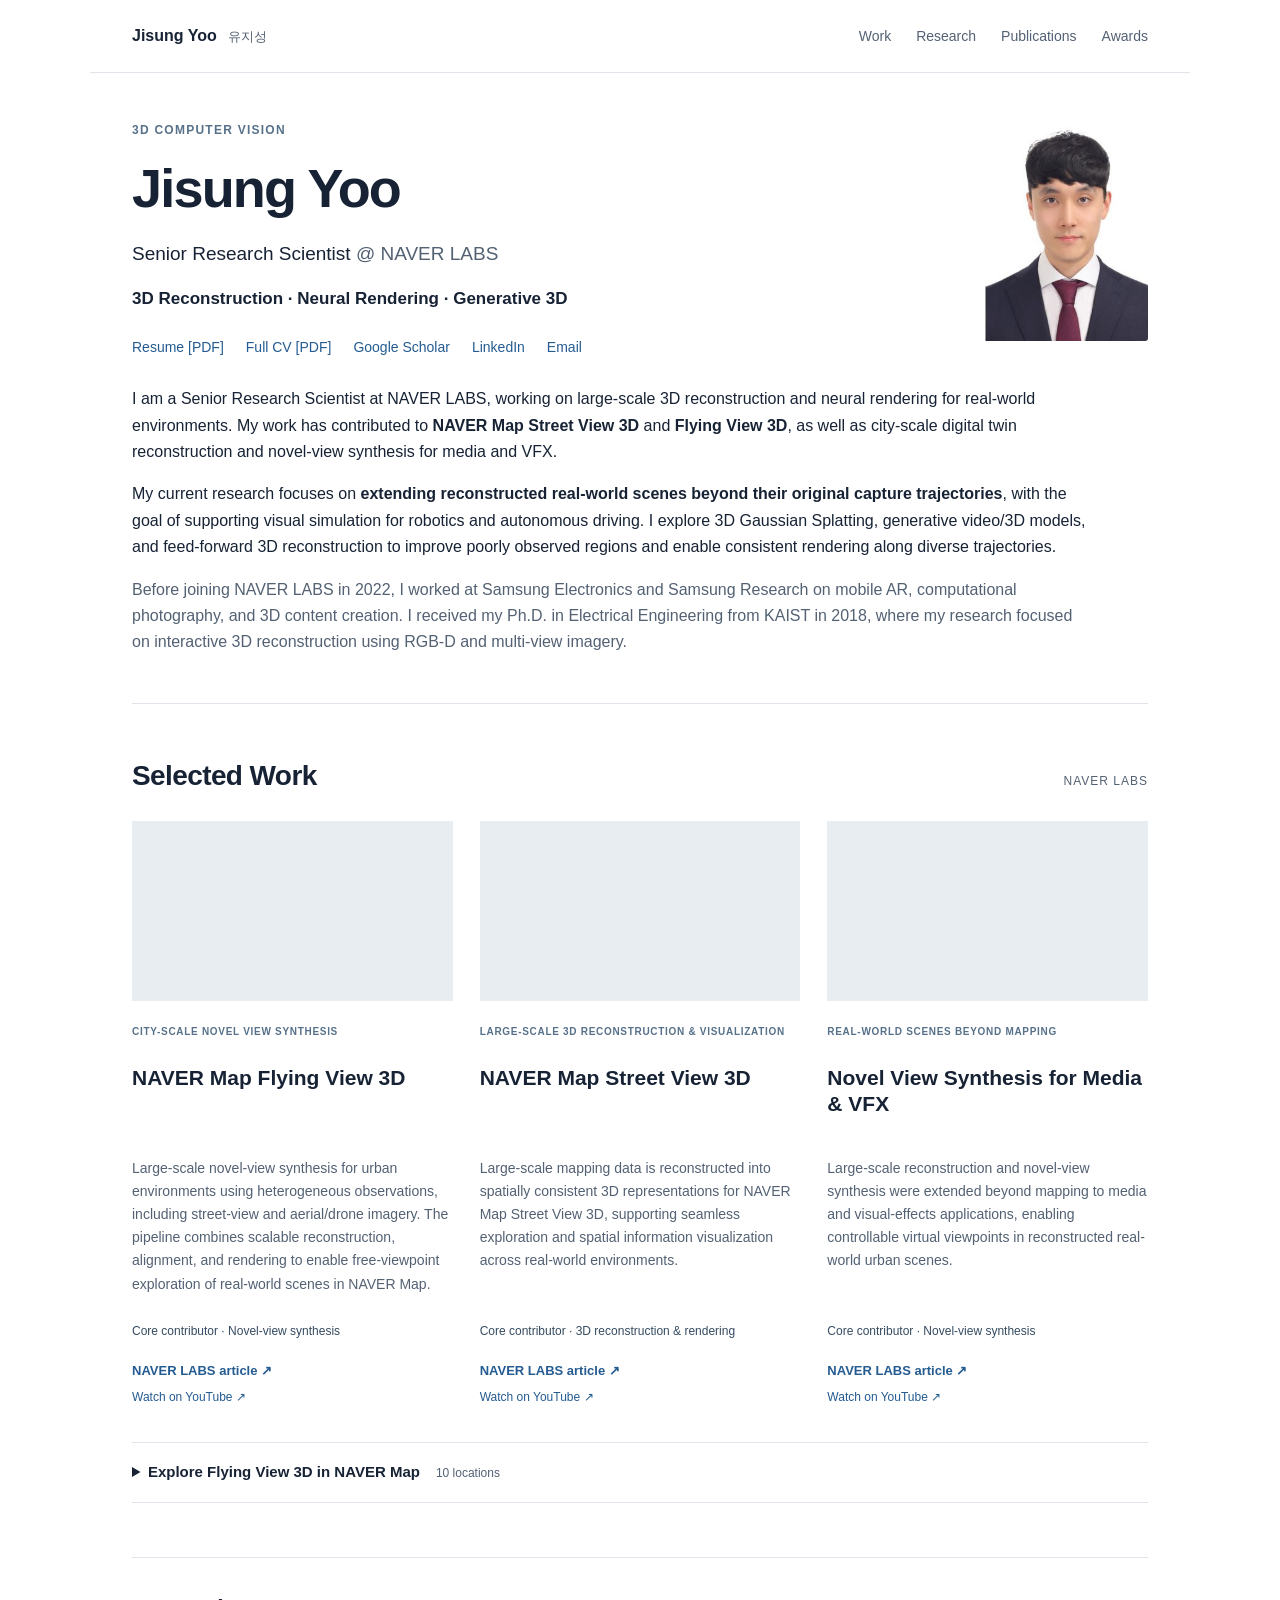
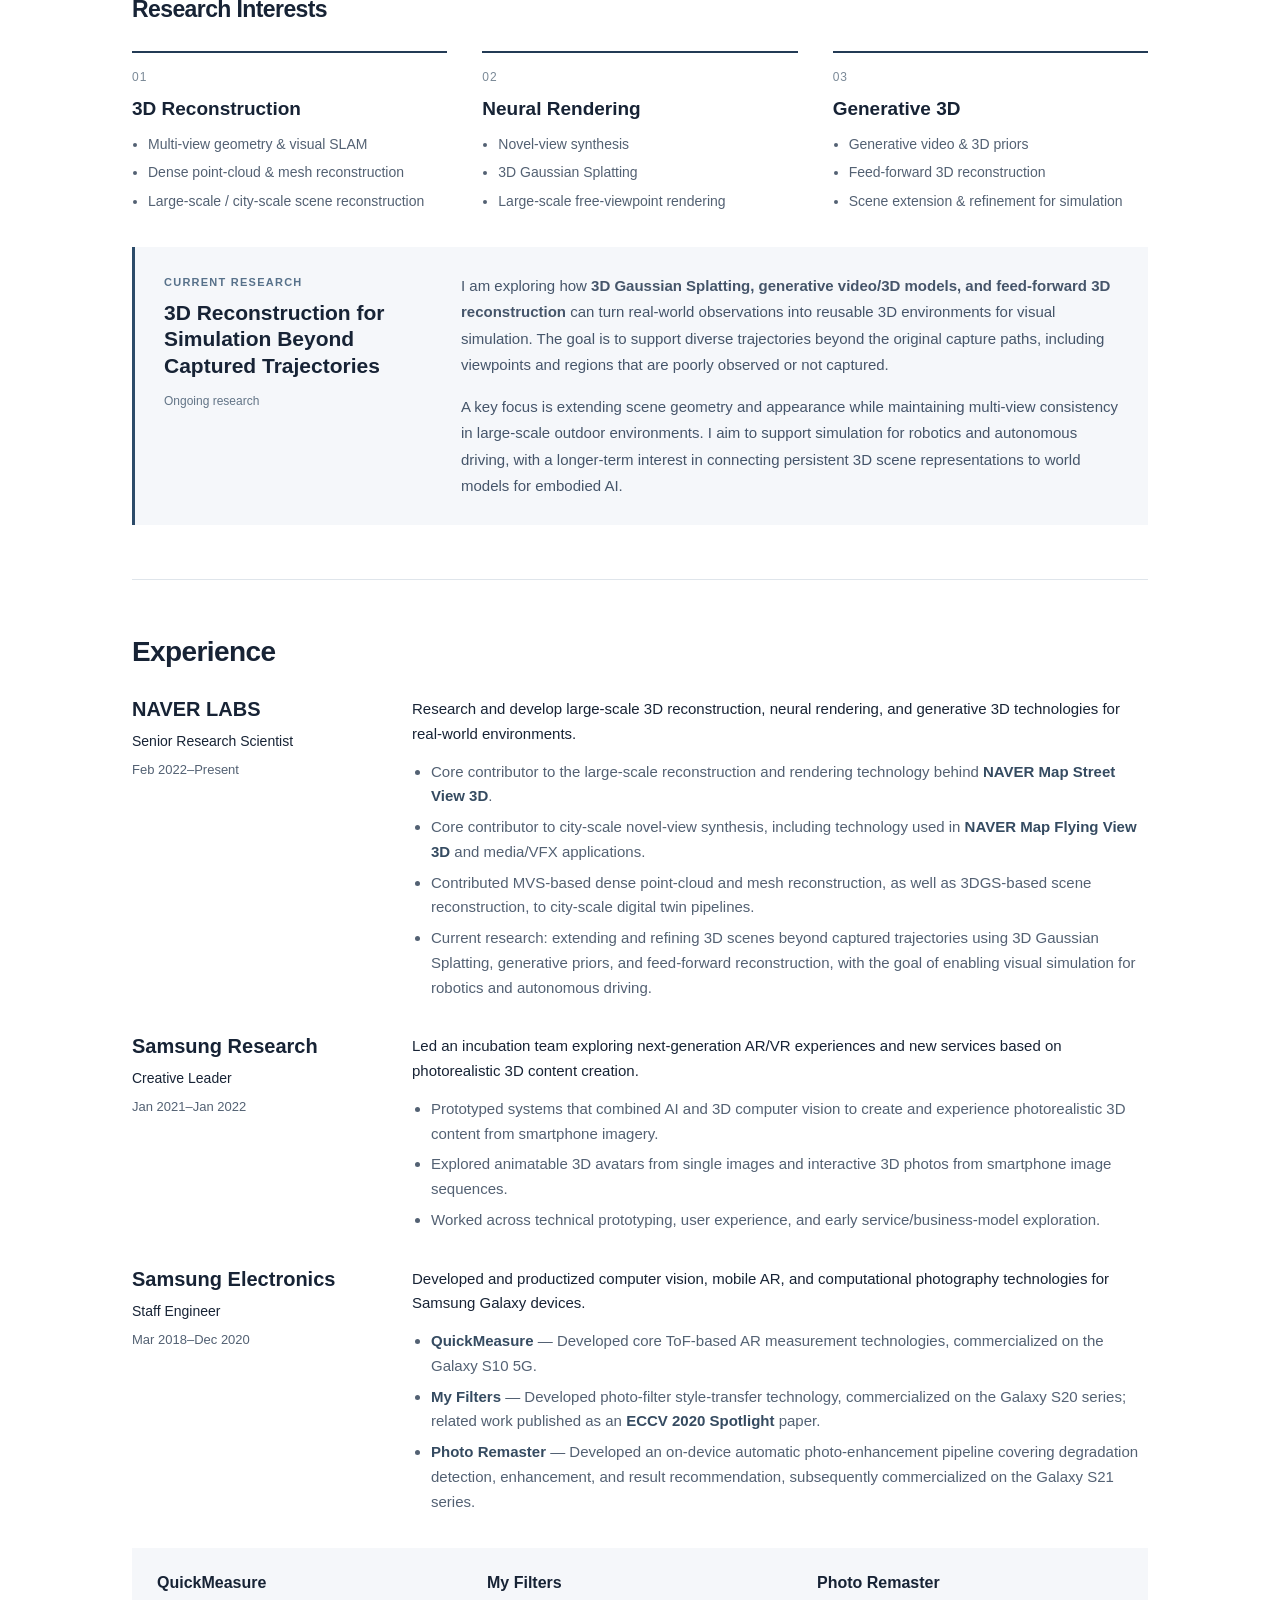
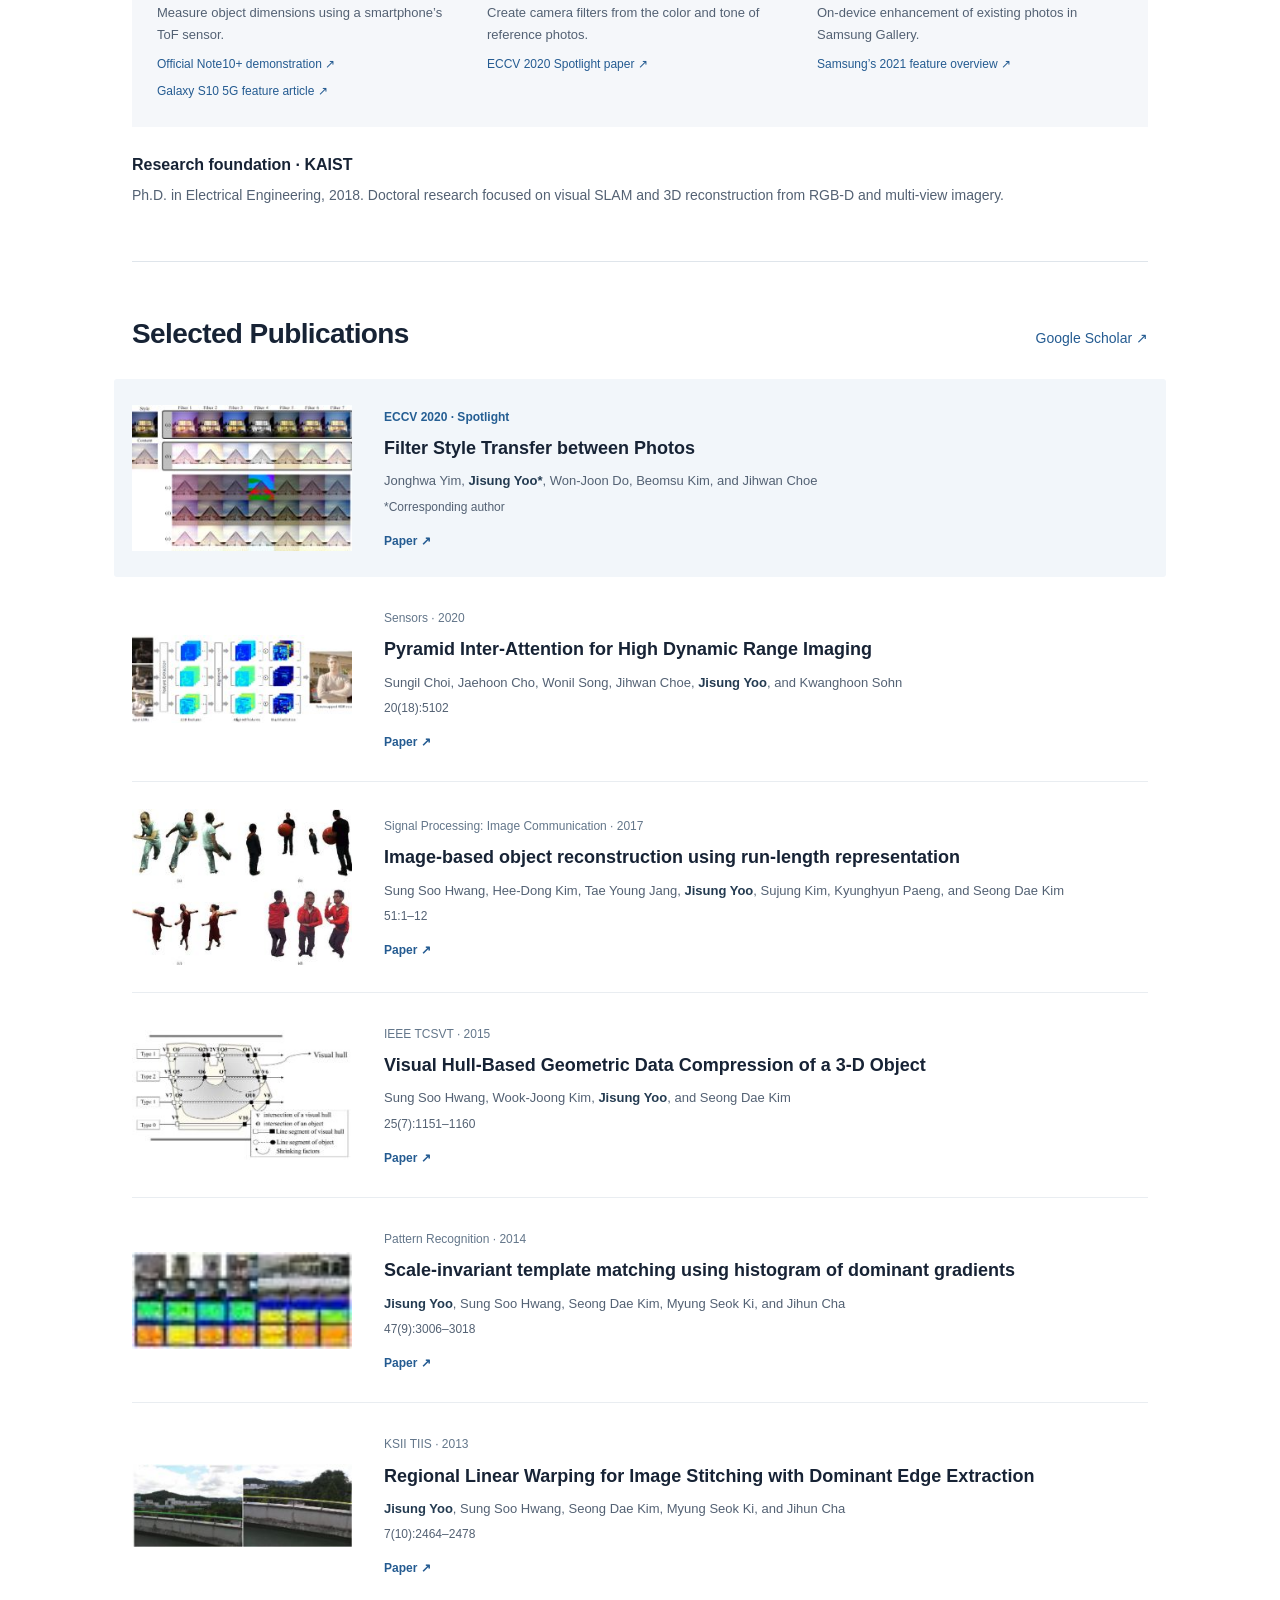
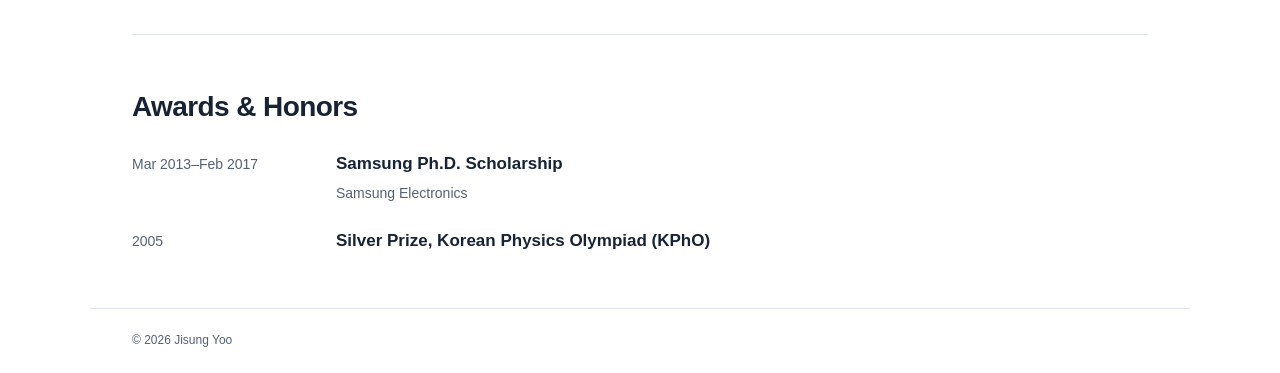
==== index.html @ eaccbc33 "Restore awards and simplify the portfolio footer" ====
<!doctype html>
<html lang="en">
<head>
  <meta charset="utf-8">
  <meta name="viewport" content="width=device-width,initial-scale=1">
  <meta name="description" content="Jisung Yoo, Senior Research Scientist at NAVER LABS. Large-scale 3D reconstruction, neural rendering, and Generative 3D for real-world environments.">
  <title>Jisung Yoo · 3D Vision Research</title>
  <link rel="canonical" href="https://jisung3d.github.io/">
  <meta property="og:type" content="website">
  <meta property="og:site_name" content="Jisung Yoo">
  <meta property="og:title" content="Jisung Yoo · 3D Vision Research">
  <meta property="og:description" content="Senior Research Scientist at NAVER LABS. 3D Reconstruction · Neural Rendering · Generative 3D.">
  <meta property="og:url" content="https://jisung3d.github.io/">
  <meta property="og:image" content="https://jisung3d.github.io/assets/social-preview.png">
  <meta property="og:image:type" content="image/png">
  <meta property="og:image:width" content="1200">
  <meta property="og:image:height" content="630">
  <meta property="og:image:alt" content="Jisung Yoo, Senior Research Scientist at NAVER LABS. 3D Reconstruction, Neural Rendering, and Generative 3D.">
  <meta name="twitter:card" content="summary_large_image">
  <meta name="twitter:title" content="Jisung Yoo · 3D Vision Research">
  <meta name="twitter:description" content="Senior Research Scientist at NAVER LABS. 3D Reconstruction · Neural Rendering · Generative 3D.">
  <meta name="twitter:image" content="https://jisung3d.github.io/assets/social-preview.png">
  <meta name="twitter:image:alt" content="Jisung Yoo · 3D Vision Research">
  <meta name="theme-color" content="#172335">
  <link rel="icon" href="assets/favicon-32.png" type="image/png" sizes="32x32">
  <link rel="icon" href="assets/favicon.svg" type="image/svg+xml" sizes="any">
  <link rel="stylesheet" href="styles.css">
</head>
<body>
<header class="site-header"><a class="wordmark" href="#home">Jisung Yoo <span>유지성</span></a><nav aria-label="Main navigation"><a href="#work">Work</a><a href="#research">Research</a><a href="#publications">Publications</a><a href="#awards">Awards</a></nav></header>
<main id="home">
  <section class="intro" aria-labelledby="name">
    <div class="intro-heading">
      <p class="eyebrow">3D COMPUTER VISION</p>
      <h1 id="name">Jisung Yoo</h1>
      <p class="position">Senior Research Scientist <span>@ NAVER LABS</span></p>
      <p class="lead">3D Reconstruction · Neural Rendering · Generative 3D</p>
      <div class="inline-links"><a href="assets/Jisung_Yoo_Resume_2026.pdf">Resume [PDF]</a><a href="assets/Jisung_Yoo_CV_2026.pdf">Full CV [PDF]</a><a href="https://scholar.google.co.kr/citations?user=WkfzxM8AAAAJ&amp;hl=en">Google Scholar</a><a href="https://www.linkedin.com/in/jisung-yoo-7b340662">LinkedIn</a><a href="mailto:jisung.lucas.yoo@gmail.com">Email</a></div>
    </div>
    <img class="portrait" src="assets/portrait.jpg" alt="Jisung Yoo" width="266" height="355">
    <div class="biography">
      <p>I am a Senior Research Scientist at NAVER LABS, working on large-scale 3D reconstruction and neural rendering for real-world environments. My work has contributed to <strong>NAVER Map Street View 3D</strong> and <strong>Flying View 3D</strong>, as well as city-scale digital twin reconstruction and novel-view synthesis for media and VFX.</p>
      <p>My current research focuses on <strong>extending reconstructed real-world scenes beyond their original capture trajectories</strong>, with the goal of supporting visual simulation for robotics and autonomous driving. I explore 3D Gaussian Splatting, generative video/3D models, and feed-forward 3D reconstruction to improve poorly observed regions and enable consistent rendering along diverse trajectories.</p>
      <p>Before joining NAVER LABS in 2022, I worked at Samsung Electronics and Samsung Research on mobile AR, computational photography, and 3D content creation. I received my Ph.D. in Electrical Engineering from KAIST in 2018, where my research focused on interactive 3D reconstruction using RGB-D and multi-view imagery.</p>
    </div>
  </section>

  <section id="work" aria-labelledby="work-heading">
    <div class="section-heading"><h2 id="work-heading">Selected Work</h2><span>NAVER LABS</span></div>
    <div class="work-grid">
      <article class="work-item"><iframe src="https://www.youtube-nocookie.com/embed/MG3cO70XGd0" title="NAVER Map Flying View 3D — official NAVER LABS video" loading="lazy" allow="encrypted-media; picture-in-picture; fullscreen" allowfullscreen></iframe><p class="eyebrow">CITY-SCALE NOVEL VIEW SYNTHESIS</p><h3>NAVER Map Flying View 3D</h3><p>Large-scale novel-view synthesis for urban environments using heterogeneous observations, including street-view and aerial/drone imagery. The pipeline combines scalable reconstruction, alignment, and rendering to enable free-viewpoint exploration of real-world scenes in NAVER Map.</p><p class="role">Core contributor · Novel-view synthesis</p><a class="text-link" href="https://www.naverlabs.com/en/blogDetail?seq=34089">NAVER LABS article ↗</a><a class="text-link secondary-link" href="https://www.youtube.com/watch?v=MG3cO70XGd0">Watch on YouTube ↗</a></article>
      <article class="work-item"><iframe src="https://www.youtube-nocookie.com/embed/E2NV9gotpDA" title="NAVER Map Street View 3D — official NAVER LABS video" loading="lazy" allow="encrypted-media; picture-in-picture; fullscreen" allowfullscreen></iframe><p class="eyebrow">LARGE-SCALE 3D RECONSTRUCTION &amp; VISUALIZATION</p><h3>NAVER Map Street View 3D</h3><p>Large-scale mapping data is reconstructed into spatially consistent 3D representations for NAVER Map Street View 3D, supporting seamless exploration and spatial information visualization across real-world environments.</p><p class="role">Core contributor · 3D reconstruction &amp; rendering</p><a class="text-link" href="https://www.naverlabs.com/en/blogDetail?seq=34058">NAVER LABS article ↗</a><a class="text-link secondary-link" href="https://www.youtube.com/watch?v=E2NV9gotpDA">Watch on YouTube ↗</a></article>
      <article class="work-item"><iframe src="https://www.youtube-nocookie.com/embed/PWK4Ir7qV8U" title="Novel View Synthesis for Media and VFX — official NAVER LABS video" loading="lazy" allow="encrypted-media; picture-in-picture; fullscreen" allowfullscreen></iframe><p class="eyebrow">REAL-WORLD SCENES BEYOND MAPPING</p><h3>Novel View Synthesis for Media &amp; VFX</h3><p>Large-scale reconstruction and novel-view synthesis were extended beyond mapping to media and visual-effects applications, enabling controllable virtual viewpoints in reconstructed real-world urban scenes.</p><p class="role">Core contributor · Novel-view synthesis</p><a class="text-link" href="https://www.naverlabs.com/en/blogDetail?seq=34084">NAVER LABS article ↗</a><a class="text-link secondary-link" href="https://www.youtube.com/watch?v=PWK4Ir7qV8U">Watch on YouTube ↗</a></article>
    </div>
    <details class="live-demos"><summary><span>Explore Flying View 3D in NAVER Map</span><span class="count">10 locations</span></summary><p>Desktop: open a location, hover over its map marker, then click the video preview. Mobile: open the location and play the video at the top of its place page.</p><div class="places">
      <a href="https://map.naver.com/p/entry/place/12758193?c=15.00,0,0,3,dh&amp;extraMode=immersive">NAVER 1784 <span>성남</span></a><a href="https://map.naver.com/p/entry/place/11576171?c=13.36,0,0,3,dh&amp;extraMode=immersive">COEX <span>서울</span></a><a href="https://map.naver.com/p/entry/place/18999839?c=13.00,0,0,3,dh&amp;extraMode=immersive">Yeouido <span>서울</span></a><a href="https://map.naver.com/p/entry/place/20118926?c=15.00,0,0,3,dh&amp;extraMode=immersive">Songdo Central Park <span>인천</span></a><a href="https://map.naver.com/p/entry/place/13491459?c=13.59,0,0,3,dh&amp;extraMode=immersive">Suwon Hwaseong Fortress <span>수원</span></a><a href="https://map.naver.com/p/entry/place/13208779?c=15.00,0,0,3,dh&amp;extraMode=immersive">Jeonju Hanok Village <span>전주</span></a><a href="https://map.naver.com/p/entry/place/13491979?c=15.00,0,0,3,dh&amp;extraMode=immersive">Bomun Tourist Complex <span>경주</span></a><a href="https://map.naver.com/p/entry/place/13491139?c=15.00,0,0,3,dh&amp;extraMode=immersive">Gyeongju Historic Areas <span>경주</span></a><a href="https://map.naver.com/p/entry/place/13491921?c=15.00,0,0,3,dh&amp;extraMode=immersive">Haeundae <span>부산</span></a><a href="https://map.naver.com/p/entry/place/13508237?c=15.00,0,0,3,dh&amp;extraMode=immersive">Centum City <span>부산</span></a>
    </div></details>
  </section>

  <section id="research" class="research" aria-labelledby="research-heading">
    <h2 id="research-heading">Research Interests</h2>
    <div class="research-grid">
      <div><span class="field-number">01</span><h3>3D Reconstruction</h3><ul><li>Multi-view geometry &amp; visual SLAM</li><li>Dense point-cloud &amp; mesh reconstruction</li><li>Large-scale / city-scale scene reconstruction</li></ul></div>
      <div><span class="field-number">02</span><h3>Neural Rendering</h3><ul><li>Novel-view synthesis</li><li>3D Gaussian Splatting</li><li>Large-scale free-viewpoint rendering</li></ul></div>
      <div><span class="field-number">03</span><h3>Generative 3D</h3><ul><li>Generative video &amp; 3D priors</li><li>Feed-forward 3D reconstruction</li><li>Scene extension &amp; refinement for simulation</li></ul></div>
    </div>
    <div class="current">
      <div><p class="eyebrow">CURRENT RESEARCH</p><h3>3D Reconstruction for Simulation Beyond Captured Trajectories</h3><span class="status">Ongoing research</span></div>
      <div class="current-copy">
        <p>I am exploring how <strong>3D Gaussian Splatting, generative video/3D models, and feed-forward 3D reconstruction</strong> can turn real-world observations into reusable 3D environments for visual simulation. The goal is to support diverse trajectories beyond the original capture paths, including viewpoints and regions that are poorly observed or not captured.</p>
        <p>A key focus is extending scene geometry and appearance while maintaining multi-view consistency in large-scale outdoor environments. I aim to support simulation for robotics and autonomous driving, with a longer-term interest in connecting persistent 3D scene representations to world models for embodied AI.</p>
      </div>
    </div>
  </section>

  <section id="experience" aria-labelledby="experience-heading">
    <h2 id="experience-heading">Experience</h2>
    <article class="experience-row">
      <div><h3>NAVER LABS</h3><p>Senior Research Scientist</p><span class="date">Feb 2022–Present</span></div>
      <div class="experience-details">
        <p>Research and develop large-scale 3D reconstruction, neural rendering, and generative 3D technologies for real-world environments.</p>
        <ul>
          <li>Core contributor to the large-scale reconstruction and rendering technology behind <strong>NAVER Map Street View 3D</strong>.</li>
          <li>Core contributor to city-scale novel-view synthesis, including technology used in <strong>NAVER Map Flying View 3D</strong> and media/VFX applications.</li>
          <li>Contributed MVS-based dense point-cloud and mesh reconstruction, as well as 3DGS-based scene reconstruction, to city-scale digital twin pipelines.</li>
          <li>Current research: extending and refining 3D scenes beyond captured trajectories using 3D Gaussian Splatting, generative priors, and feed-forward reconstruction, with the goal of enabling visual simulation for robotics and autonomous driving.</li>
        </ul>
      </div>
    </article>
    <article class="experience-row">
      <div><h3>Samsung Research</h3><p>Creative Leader</p><span class="date">Jan 2021–Jan 2022</span></div>
      <div class="experience-details">
        <p>Led an incubation team exploring next-generation AR/VR experiences and new services based on photorealistic 3D content creation.</p>
        <ul>
          <li>Prototyped systems that combined AI and 3D computer vision to create and experience photorealistic 3D content from smartphone imagery.</li>
          <li>Explored animatable 3D avatars from single images and interactive 3D photos from smartphone image sequences.</li>
          <li>Worked across technical prototyping, user experience, and early service/business-model exploration.</li>
        </ul>
      </div>
    </article>
    <article class="experience-row">
      <div><h3>Samsung Electronics</h3><p>Staff Engineer</p><span class="date">Mar 2018–Dec 2020</span></div>
      <div class="experience-details">
        <p>Developed and productized computer vision, mobile AR, and computational photography technologies for Samsung Galaxy devices.</p>
        <ul>
          <li><strong>QuickMeasure</strong> — Developed core ToF-based AR measurement technologies, commercialized on the Galaxy S10 5G.</li>
          <li><strong>My Filters</strong> — Developed photo-filter style-transfer technology, commercialized on the Galaxy S20 series; related work published as an <strong>ECCV 2020 Spotlight</strong> paper.</li>
          <li><strong>Photo Remaster</strong> — Developed an on-device automatic photo-enhancement pipeline covering degradation detection, enhancement, and result recommendation, subsequently commercialized on the Galaxy S21 series.</li>
        </ul>
      </div>
    </article>
    <div class="product-notes"><article><h3>QuickMeasure</h3><p>Measure object dimensions using a smartphone’s ToF sensor.</p><a href="https://www.youtube.com/watch?v=hYufQmmnie8">Official Note10+ demonstration ↗</a><a href="https://news.samsung.com/global/how-to-use-ar-on-the-galaxy-s10-to-find-the-perfect-appliances-for-your-home">Galaxy S10 5G feature article ↗</a></article><article><h3>My Filters</h3><p>Create camera filters from the color and tone of reference photos.</p><a href="https://arxiv.org/abs/2007.07925">ECCV 2020 Spotlight paper ↗</a></article><article><h3>Photo Remaster</h3><p>On-device enhancement of existing photos in Samsung Gallery.</p><a href="https://news.samsung.com/global/video-galaxy-s21-tech-talk-9-gallery-and-photo-editor">Samsung’s 2021 feature overview ↗</a></article></div>
    <div class="foundation"><h3>Research foundation · KAIST</h3><p>Ph.D. in Electrical Engineering, 2018. Doctoral research focused on visual SLAM and 3D reconstruction from RGB-D and multi-view imagery.</p></div>
  </section>

  <section id="publications" aria-labelledby="publications-heading">
    <div class="section-heading"><h2 id="publications-heading">Selected Publications</h2><a href="https://scholar.google.co.kr/citations?user=WkfzxM8AAAAJ&amp;hl=en">Google Scholar ↗</a></div>
    <article class="paper featured-paper"><a class="paper-figure" href="https://arxiv.org/abs/2007.07925"><img src="assets/filter-style-transfer.jpg" alt="Examples of photo filter style transfer from the original publication" loading="lazy"></a><div><span class="venue spotlight">ECCV 2020 · Spotlight</span><h3><a href="https://arxiv.org/abs/2007.07925">Filter Style Transfer between Photos</a></h3><p>Jonghwa Yim, <strong>Jisung Yoo*</strong>, Won-Joon Do, Beomsu Kim, and Jihwan Choe</p><p class="paper-detail">*Corresponding author</p><a class="text-link" href="https://arxiv.org/abs/2007.07925">Paper ↗</a></div></article>
    <article class="paper"><a class="paper-figure" href="https://www.mdpi.com/1424-8220/20/18/5102"><img src="assets/hdr.jpg" alt="Pyramid inter-attention network for high dynamic range imaging" loading="lazy"></a><div><span class="venue">Sensors · 2020</span><h3><a href="https://www.mdpi.com/1424-8220/20/18/5102">Pyramid Inter-Attention for High Dynamic Range Imaging</a></h3><p>Sungil Choi, Jaehoon Cho, Wonil Song, Jihwan Choe, <strong>Jisung Yoo</strong>, and Kwanghoon Sohn</p><p class="paper-detail">20(18):5102</p><a class="text-link" href="https://www.mdpi.com/1424-8220/20/18/5102">Paper ↗</a></div></article>
    <article class="paper"><a class="paper-figure" href="https://www.sciencedirect.com/science/article/abs/pii/S0923596516301655"><img src="assets/run-length.jpg" alt="Object reconstruction examples using run-length representation" loading="lazy"></a><div><span class="venue">Signal Processing: Image Communication · 2017</span><h3><a href="https://www.sciencedirect.com/science/article/abs/pii/S0923596516301655">Image-based object reconstruction using run-length representation</a></h3><p>Sung Soo Hwang, Hee-Dong Kim, Tae Young Jang, <strong>Jisung Yoo</strong>, Sujung Kim, Kyunghyun Paeng, and Seong Dae Kim</p><p class="paper-detail">51:1–12</p><a class="text-link" href="https://www.sciencedirect.com/science/article/abs/pii/S0923596516301655">Paper ↗</a></div></article>
    <article class="paper"><a class="paper-figure" href="https://ieeexplore.ieee.org/document/6915847"><img src="assets/visual-hull.jpg" alt="Visual hull-based geometric data compression results" loading="lazy"></a><div><span class="venue">IEEE TCSVT · 2015</span><h3><a href="https://ieeexplore.ieee.org/document/6915847">Visual Hull-Based Geometric Data Compression of a 3-D Object</a></h3><p>Sung Soo Hwang, Wook-Joong Kim, <strong>Jisung Yoo</strong>, and Seong Dae Kim</p><p class="paper-detail">25(7):1151–1160</p><a class="text-link" href="https://ieeexplore.ieee.org/document/6915847">Paper ↗</a></div></article>
    <article class="paper"><a class="paper-figure" href="https://www.sciencedirect.com/science/article/abs/pii/S0031320314000685"><img src="assets/template-matching.jpg" alt="Scale-invariant template matching results" loading="lazy"></a><div><span class="venue">Pattern Recognition · 2014</span><h3><a href="https://www.sciencedirect.com/science/article/abs/pii/S0031320314000685">Scale-invariant template matching using histogram of dominant gradients</a></h3><p><strong>Jisung Yoo</strong>, Sung Soo Hwang, Seong Dae Kim, Myung Seok Ki, and Jihun Cha</p><p class="paper-detail">47(9):3006–3018</p><a class="text-link" href="https://www.sciencedirect.com/science/article/abs/pii/S0031320314000685">Paper ↗</a></div></article>
    <article class="paper"><a class="paper-figure paired" href="https://doi.org/10.3837/tiis.2013.10.008"><img src="assets/stitching-a.jpg" alt="Input views for regional linear warping" loading="lazy"></a><div><span class="venue">KSII TIIS · 2013</span><h3><a href="https://doi.org/10.3837/tiis.2013.10.008">Regional Linear Warping for Image Stitching with Dominant Edge Extraction</a></h3><p><strong>Jisung Yoo</strong>, Sung Soo Hwang, Seong Dae Kim, Myung Seok Ki, and Jihun Cha</p><p class="paper-detail">7(10):2464–2478</p><a class="text-link" href="https://doi.org/10.3837/tiis.2013.10.008">Paper ↗</a></div></article>
  </section>
  <section id="awards" aria-labelledby="awards-heading">
    <h2 id="awards-heading">Awards &amp; Honors</h2>
    <ul class="awards-list">
      <li><span class="award-date">Mar 2013–Feb 2017</span><div><h3>Samsung Ph.D. Scholarship</h3><p>Samsung Electronics</p></div></li>
      <li><span class="award-date">2005</span><div><h3>Silver Prize, Korean Physics Olympiad (KPhO)</h3></div></li>
    </ul>
  </section>
</main>
<footer class="site-footer"><p class="copyright">© 2026 Jisung Yoo</p></footer>
</body>
</html>
---- styles.css ----
:root{color-scheme:light;--ink:#172335;--muted:#536173;--link:#245b91;--line:#dfe5eb;--soft:#f5f7fa}*{box-sizing:border-box}html{scroll-behavior:smooth;scroll-padding-top:28px}body{margin:0;background:#fff;color:var(--ink);font-family:Arial,Helvetica,sans-serif;font-size:16px;line-height:1.65}a{color:var(--link);text-decoration:none;text-underline-offset:4px}a:hover{text-decoration:underline}a:focus-visible,summary:focus-visible{outline:3px solid #377ab7;outline-offset:5px}p{margin:0 0 16px}h1,h2,h3{line-height:1.25;margin:0}h1{font-size:54px;letter-spacing:-1.8px;font-weight:600}h2{font-size:28px;letter-spacing:-.6px;font-weight:600;margin-bottom:28px}h3{font-size:19px;font-weight:600}ul{padding-left:19px;margin:0}li+li{margin-top:6px}.review-note{background:#edf2f7;text-align:center;font-size:12px;padding:7px 20px;color:#526476}.site-header,main,footer{max-width:1100px;margin:auto;padding-left:42px;padding-right:42px}.site-header{display:flex;justify-content:space-between;align-items:center;gap:28px;padding-top:23px;padding-bottom:23px;border-bottom:1px solid var(--line)}.wordmark{font-weight:600;color:var(--ink)}.wordmark span{font-size:13px;color:var(--muted);margin-left:7px;font-weight:400}nav{display:flex;gap:25px;font-size:14px}nav a{color:var(--muted)}section{padding:54px 0;border-bottom:1px solid var(--line)}.intro{display:grid;grid-template-columns:minmax(0,1fr) 165px;gap:65px;align-items:center;padding-top:64px;padding-bottom:47px}.intro>div>p:not(.eyebrow){max-width:670px}.eyebrow{font-size:12px;letter-spacing:1.25px;color:#57718a;font-weight:600;margin-bottom:14px}.position{font-size:19px;margin-top:15px;margin-bottom:16px}.position span{color:var(--muted)}.lead{font-weight:600;font-size:17px}.intro>div>p:last-of-type{color:var(--muted)}.portrait{width:165px;height:220px;object-fit:cover;border-radius:3px}.inline-links{display:flex;flex-wrap:wrap;gap:8px 22px;font-size:14px;margin-top:23px}.research{padding-top:37px}.research h2{font-size:23px}.research-grid{display:grid;grid-template-columns:repeat(3,minmax(0,1fr));gap:35px}.research-grid>div{border-top:2px solid #233b55;padding-top:15px}.field-number{font-size:12px;letter-spacing:1px;color:#7a8997;display:block;margin-bottom:9px}.research-grid h3{font-size:19px;margin-bottom:12px}.research-grid ul{font-size:14px;color:var(--muted);padding-left:16px;line-height:1.6}.current{display:grid;grid-template-columns:260px minmax(0,1fr);gap:37px;margin-top:35px;padding:26px 29px;background:var(--soft);border-left:3px solid #2c4b69}.current .eyebrow{font-size:11px;margin-bottom:9px}.current h3{font-size:21px}.status{font-size:12px;color:#627486;display:inline-block;margin-top:13px}.current>p{font-size:15px;color:#45556a;margin:0;line-height:1.75}.section-heading{display:flex;align-items:baseline;justify-content:space-between;gap:20px}.section-heading>span{color:var(--muted);font-size:12px;letter-spacing:1px}.section-heading>a{font-size:14px}.work-grid{display:grid;grid-template-columns:repeat(3,minmax(0,1fr));gap:27px}.work-item iframe{width:100%;aspect-ratio:16/9;border:0;background:#e8edf2;display:block;margin-bottom:23px}.work-item .eyebrow{font-size:10px;letter-spacing:.7px;min-height:16px;margin-bottom:9px}.work-item h3{font-size:21px;min-height:53px;margin-bottom:13px}.work-item p:not(.eyebrow){font-size:14px;color:var(--muted)}.work-item p.role{font-size:12px;min-height:40px;color:#354b61;margin-top:18px;margin-bottom:8px}.text-link{font-size:13px;font-weight:600}.secondary-link{font-size:12px;font-weight:400;display:block;margin-top:7px}.live-demos{margin-top:34px;border-top:1px solid var(--line);border-bottom:1px solid var(--line);padding:17px 0}.live-demos summary{cursor:pointer;font-size:15px;font-weight:600}.count{font-size:12px;color:var(--muted);font-weight:400;margin-left:16px}.live-demos p{color:var(--muted);font-size:14px;margin-top:18px}.places{display:grid;grid-template-columns:repeat(2,minmax(0,1fr));gap:0 30px}.places a{padding:11px 0;border-bottom:1px solid #edf0f3;font-size:14px;display:flex;justify-content:space-between;gap:12px}.places span{font-size:12px;color:var(--muted)}.experience-row{display:grid;grid-template-columns:240px minmax(0,1fr);gap:40px;margin-bottom:34px}.experience-row h3{font-size:20px;margin-bottom:8px}.experience-row p{margin:0;font-size:14px}.date{display:block;font-size:13px;color:var(--muted);margin-top:6px}.experience-row ul{font-size:15px;color:var(--muted)}.product-notes{display:grid;grid-template-columns:repeat(3,minmax(0,1fr));gap:24px;padding:25px;background:var(--soft);margin-top:15px}.product-notes h3{font-size:16px;margin-bottom:9px}.product-notes p{font-size:13px;color:var(--muted);margin-bottom:10px}.product-notes a{font-size:12px;display:block;margin-top:7px}.foundation{margin-top:28px}.foundation h3{font-size:16px;margin-bottom:9px}.foundation p{color:var(--muted);font-size:14px;margin:0}.paper{display:grid;grid-template-columns:220px minmax(0,1fr);gap:32px;align-items:center;padding:27px 0;border-bottom:1px solid #e9edf1}.paper:last-child{border:0;padding-bottom:0}.paper-figure{display:block}.paper-figure img{display:block;width:100%;height:auto;max-height:165px;object-fit:contain}.paired img+img{margin-top:8px}.paper h3{font-size:18px;line-height:1.4;margin:7px 0 9px}.paper h3 a{color:var(--ink)}.paper p{font-size:13px;color:var(--muted);margin-bottom:6px;line-height:1.65}.paper p strong{color:#243b51}.paper .paper-detail{font-size:12px;margin:3px 0 9px}.venue{font-size:12px;color:#63768a}.spotlight{color:#255e93;font-weight:600}.featured-paper{background:#f2f6fa;margin-left:-18px;margin-right:-18px;padding:24px 18px;border:0;border-radius:3px}.paper .text-link{font-size:12px}#publications{border:0}footer{padding-top:39px;padding-bottom:28px;border-top:1px solid var(--line)}footer h2{font-size:23px;margin-bottom:10px}footer p{color:var(--muted);font-size:14px}.footer-links{display:flex;gap:24px;flex-wrap:wrap;margin:23px 0}.footer-links a{font-size:14px}.copyright{font-size:12px;margin-top:30px;margin-bottom:0}@media(max-width:780px){.site-header,main,footer{padding-left:26px;padding-right:26px}.site-header{flex-wrap:wrap;gap:14px}nav{gap:20px}.intro{gap:28px;grid-template-columns:minmax(0,1fr) 125px}.portrait{width:125px;height:167px}h1{font-size:43px}.position{font-size:17px}.lead{font-size:15px}.research-grid{gap:19px}.research-grid h3{font-size:16px}.research-grid ul{font-size:13px}.current{grid-template-columns:1fr;gap:18px}.current h3 br{display:none}.current .status{margin-top:8px}.work-grid{grid-template-columns:1fr;gap:35px}.work-item{display:grid;grid-template-columns:44% minmax(0,1fr);column-gap:23px}.work-item iframe{grid-column:1;grid-row:1/7;margin:0}.work-item>*:not(iframe){grid-column:2}.work-item h3{min-height:0;font-size:19px}.work-item .eyebrow{margin-bottom:9px}.work-item p.role{min-height:0;margin-top:0}.experience-row{grid-template-columns:190px minmax(0,1fr);gap:22px}.paper{grid-template-columns:180px minmax(0,1fr);gap:24px}.paper h3{font-size:17px}.product-notes{gap:18px;padding:20px}}@media(max-width:540px){body{font-size:15px}.review-note{font-size:11px}.site-header,main,footer{padding-left:22px;padding-right:22px}.site-header{padding-top:17px;padding-bottom:17px}.wordmark{font-size:15px}nav{width:100%;justify-content:space-between;gap:8px;font-size:13px}section{padding:37px 0}.intro{padding-top:37px;padding-bottom:33px;display:block;position:relative}.intro h1{font-size:40px;padding-right:87px}.intro .eyebrow{font-size:10px;padding-right:90px}.intro .position{max-width:calc(100% - 90px);font-size:15px;margin-top:12px;line-height:1.5}.position span{display:block}.portrait{position:absolute;right:0;top:40px;width:75px;height:100px}.lead{font-size:15px;margin-top:23px}.inline-links{gap:8px 20px;font-size:13px;margin-top:19px}h2{font-size:25px;margin-bottom:23px}.research-grid{grid-template-columns:1fr;gap:19px}.research-grid>div{display:grid;grid-template-columns:26px minmax(0,1fr);column-gap:8px;padding-top:14px;border-top:1px solid var(--line)}.field-number{grid-column:1;grid-row:1/3;margin-top:2px}.research-grid h3{grid-column:2;font-size:18px;margin-bottom:8px}.research-grid ul{grid-column:2;font-size:14px}.current{margin-top:26px;padding:22px 20px}.current h3{font-size:20px}.current>p{font-size:14px}.work-item{display:block}.work-item iframe{margin-bottom:17px}.work-item h3{font-size:22px}.work-item .eyebrow{font-size:10px}.work-item p:not(.eyebrow){font-size:15px}.work-item p.role{font-size:12px}.work-item .text-link{font-size:14px}.work-item .secondary-link{font-size:13px}.count{display:block;margin:4px 0 0 18px}.places{grid-template-columns:1fr}.experience-row{grid-template-columns:1fr;gap:14px}.experience-row ul{font-size:14px}.product-notes{grid-template-columns:1fr;gap:24px}.product-notes h3{font-size:17px}.product-notes p{font-size:14px}.product-notes a{font-size:13px}.paper{grid-template-columns:minmax(0,1fr);gap:14px;align-items:start;padding:24px 0}.paper>div{grid-row:1;min-width:0}.paper-figure{grid-row:2;margin-top:0;width:min(220px,100%)}.paper h3{font-size:17px;line-height:1.4}.paper p{font-size:13px}.venue{font-size:12px}.paper .text-link{display:inline-block;min-height:30px}.featured-paper{margin:0 -11px;padding:20px 11px}.section-heading>a{font-size:12px}.section-heading{gap:10px}.footer-links{gap:16px 22px}}@media(prefers-reduced-motion:reduce){html{scroll-behavior:auto}}

/* Keep the biography readable without reserving a portrait column beside it. */
.intro{column-gap:48px;row-gap:27px;align-items:start;padding-top:48px}
.intro-heading{grid-column:1;grid-row:1;align-self:center;min-width:0}
.intro>.portrait{grid-column:2;grid-row:1}
.intro .intro-heading>.lead{color:var(--ink)}
.biography{grid-column:1 / span 2;width:100%;max-width:960px}
.intro>.biography>p:not(.eyebrow){max-width:none}
.biography p:last-child{margin-bottom:0}
.biography strong{font-weight:600}
.current-copy p{font-size:15px;color:#45556a;line-height:1.75}
.current-copy p:last-child{margin-bottom:0}
.current-copy strong{font-weight:600}
.experience-details{min-width:0}
.experience-row .experience-details>p{font-size:15px;color:var(--ink);margin:0 0 13px}
.experience-details li strong{font-weight:600;color:#354b61}
.work-item{display:flex;flex-direction:column;align-items:flex-start}
.work-item iframe{flex-shrink:0}
.work-item .eyebrow{min-height:32px}
.work-item h3{min-height:79px}
.work-item p.role{margin-top:auto;padding-top:10px}
.section-heading h2{flex:1;min-width:0}
.section-heading>a{flex-shrink:0}
@media(max-width:780px){
  .intro{column-gap:28px}
  .work-item{display:grid;grid-template-columns:44% minmax(0,1fr);align-items:start}
  .work-item iframe{grid-row:1/8}
  .work-item .eyebrow,.work-item h3{min-height:0}
  .work-item p.role{margin-top:0;padding-top:0}
}
@media(max-width:540px){
  .intro{padding-top:37px}
  .biography{margin-top:25px}
  .current-copy p{font-size:14px}
  .experience-row .experience-details>p{font-size:14px}
  .work-item{display:block}
  .section-heading{display:block;margin-bottom:23px}
  .section-heading h2{margin-bottom:8px}
  .section-heading>span,.section-heading>a{display:inline-block}
  .paper>div,.paper>.paper-figure{grid-column:1}
  .paper h3{overflow-wrap:anywhere}
}

/* Closing recognition section; document and contact links remain in the hero. */
#awards{border-top:1px solid var(--line);border-bottom:0}
.awards-list{list-style:none;padding:0;margin:0}
.awards-list li{display:grid;grid-template-columns:180px minmax(0,1fr);gap:24px;align-items:baseline}
.awards-list li+li{margin-top:24px}
.award-date{font-size:14px;color:var(--muted)}
.awards-list h3{font-size:17px;line-height:1.45}
.awards-list p{font-size:14px;color:var(--muted);margin:5px 0 0}
.site-footer{padding-top:22px;padding-bottom:22px}
.site-footer .copyright{margin:0}
@media(max-width:540px){
  .awards-list li{grid-template-columns:1fr;gap:5px}
  .award-date{font-size:13px}
}
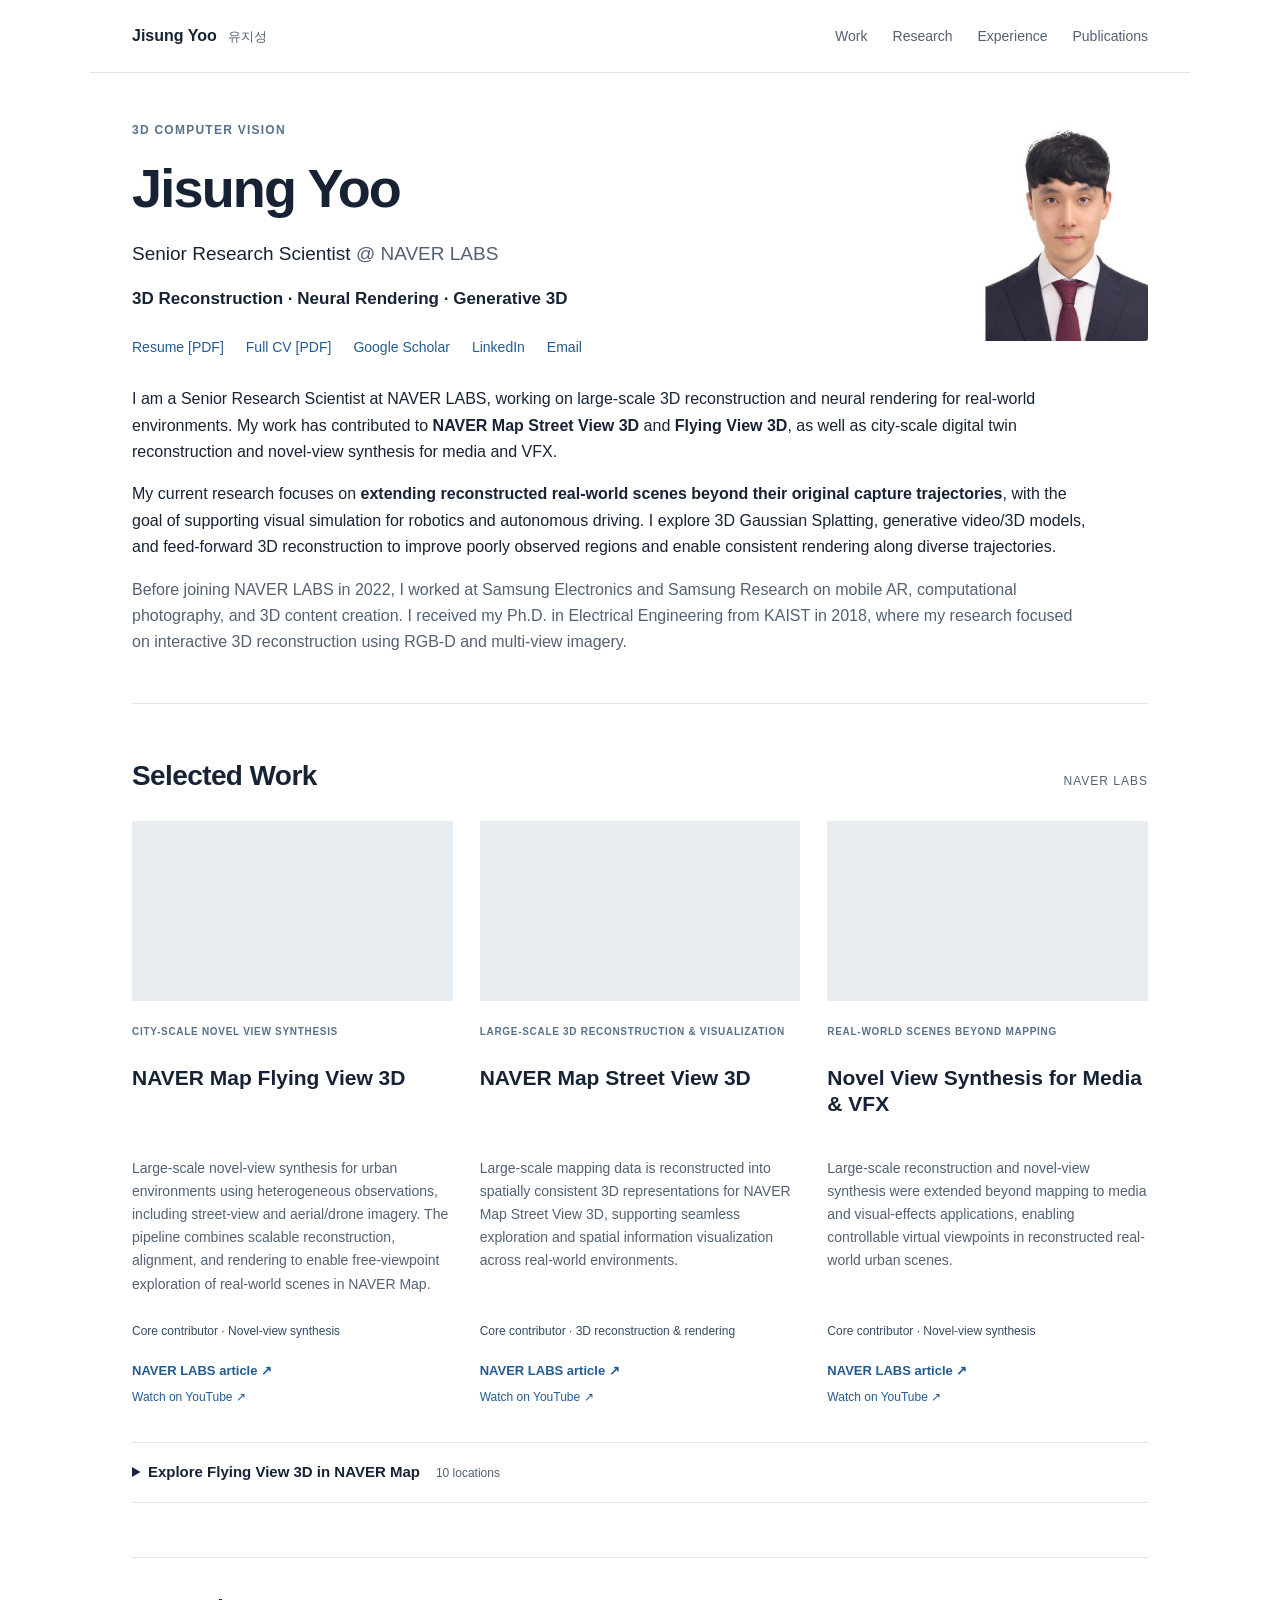
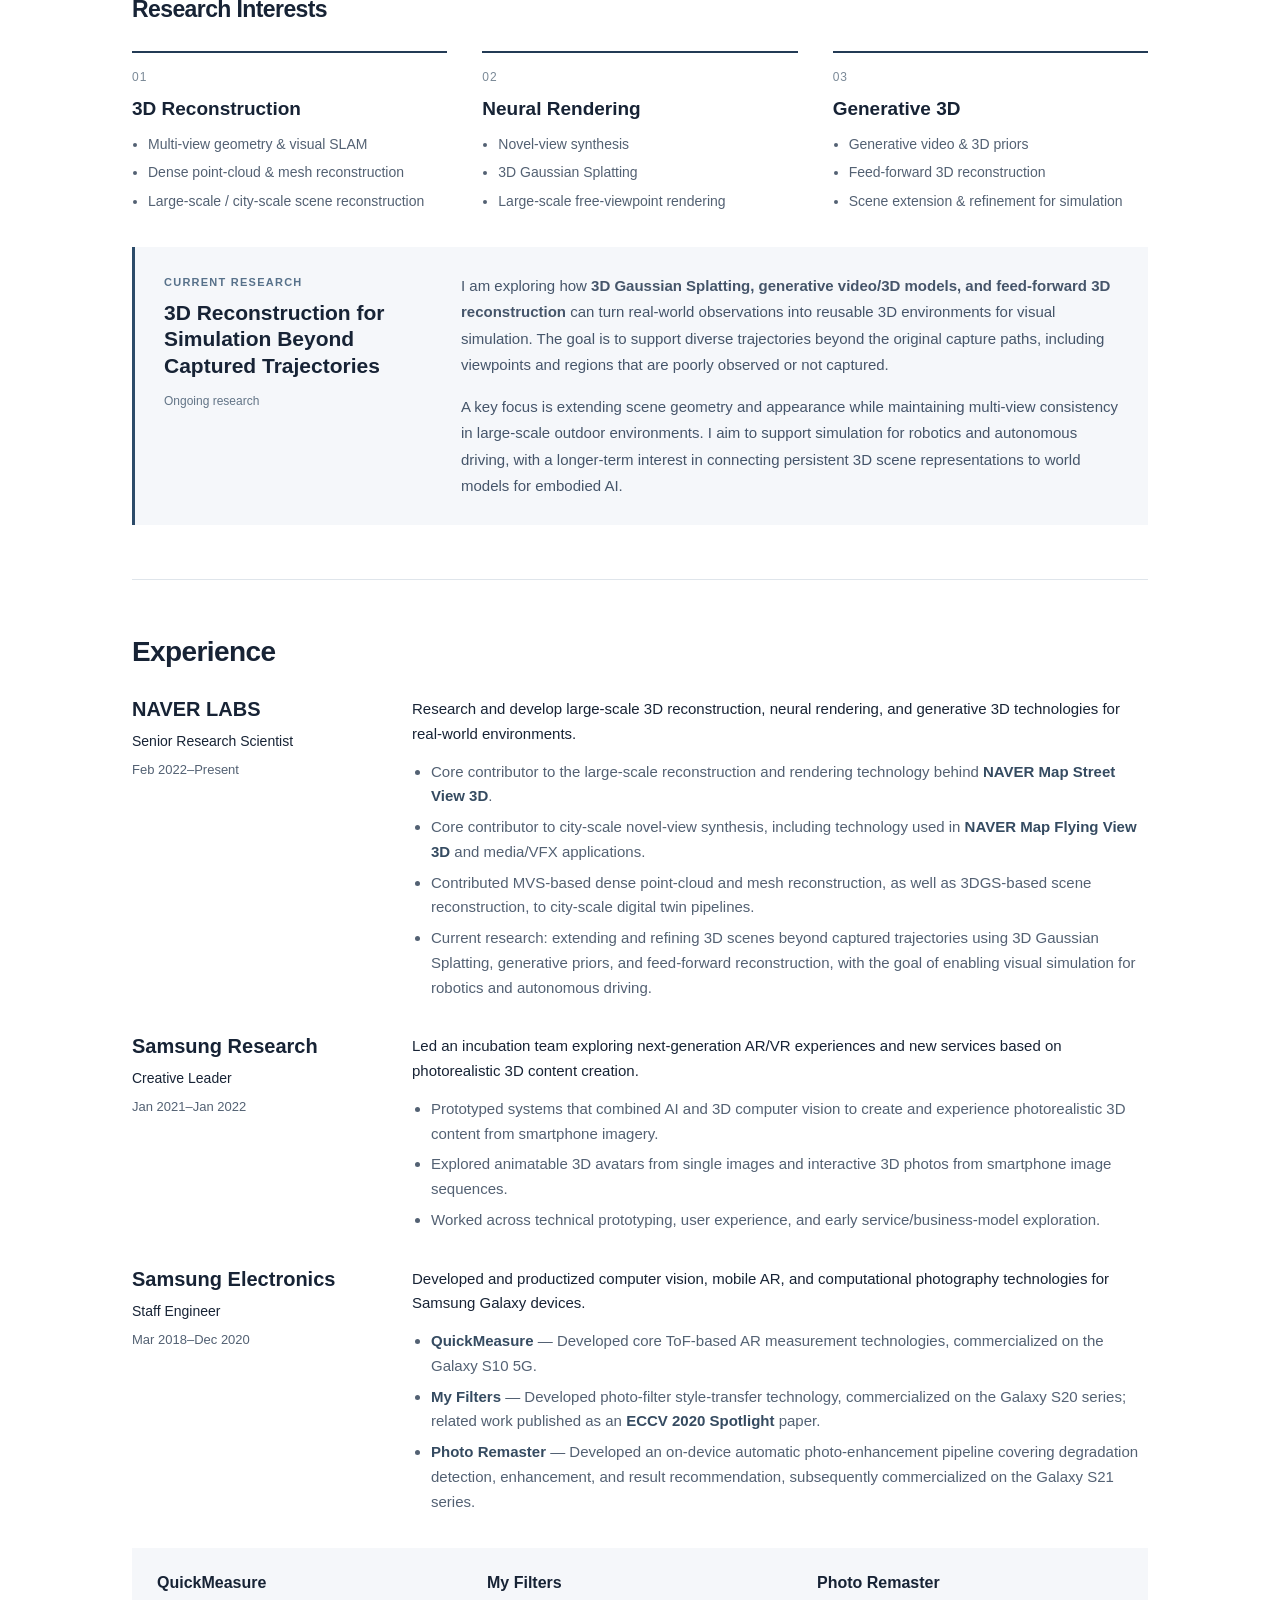
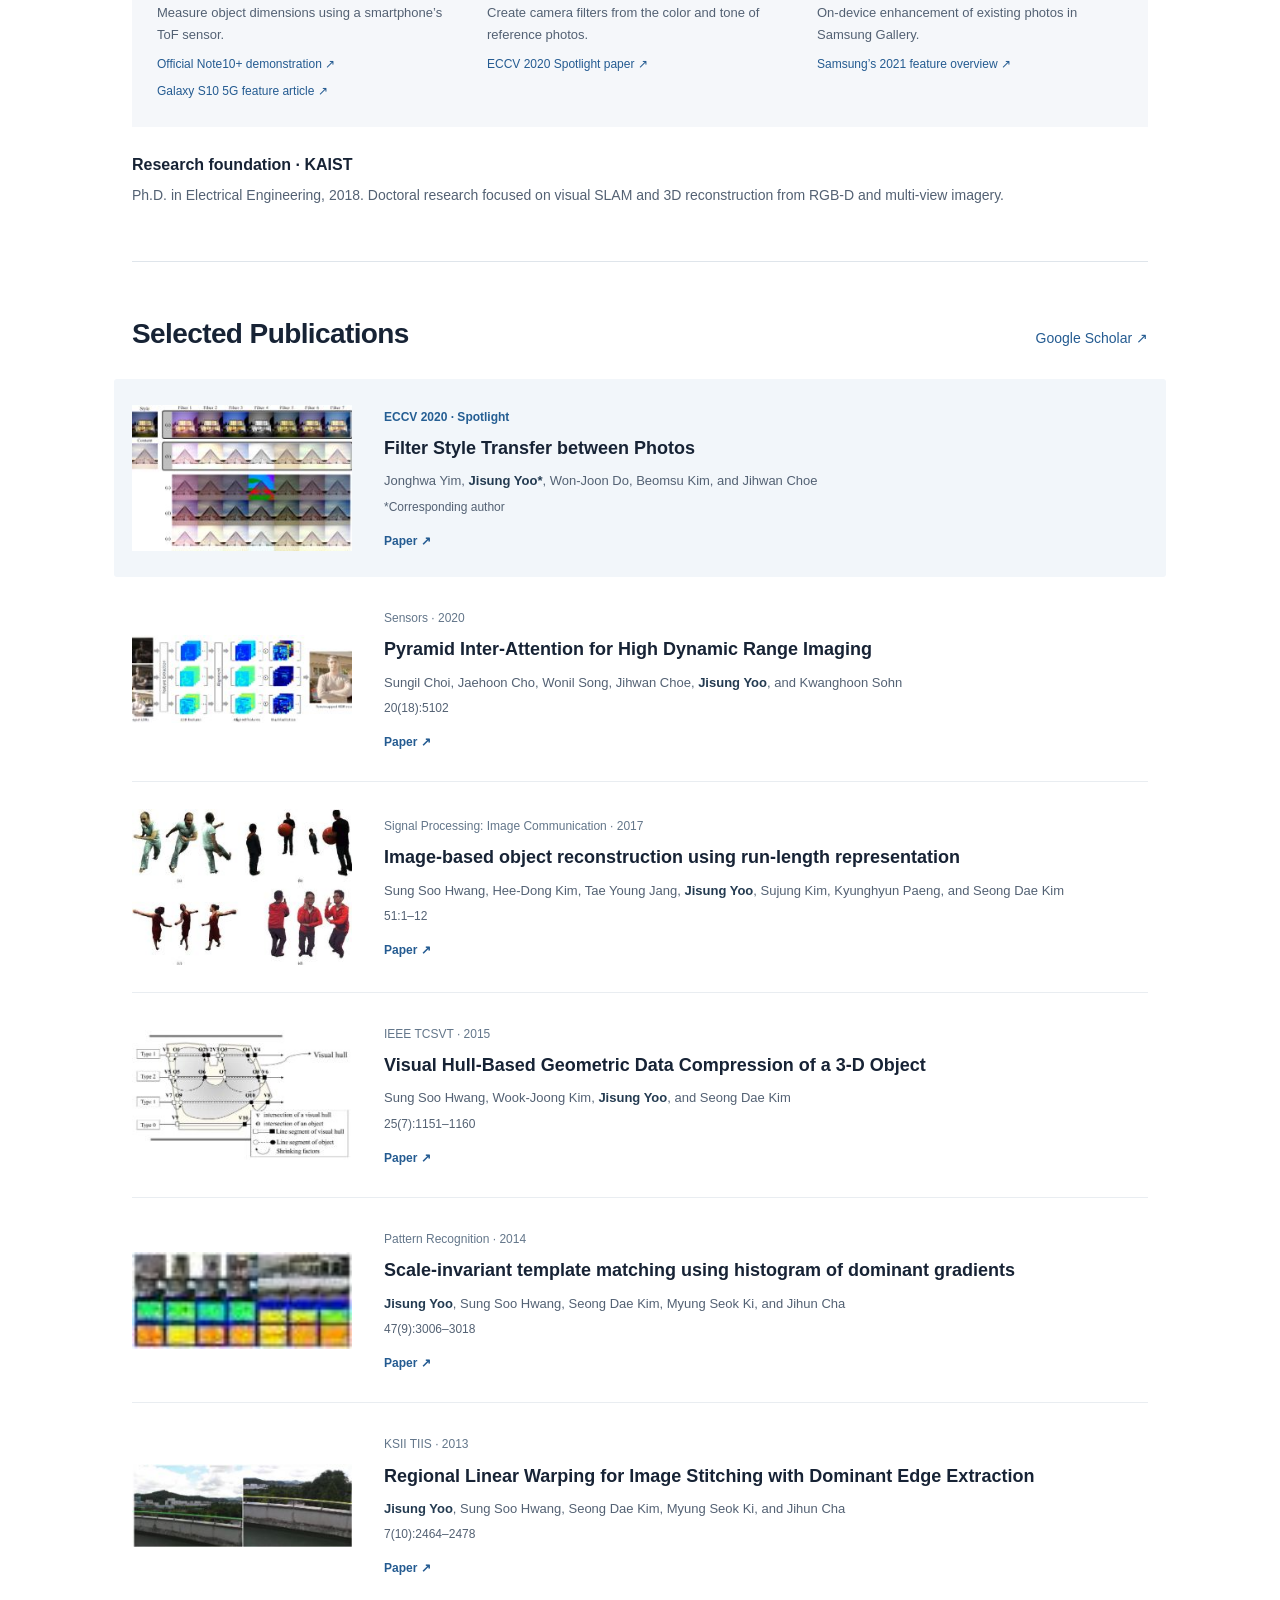
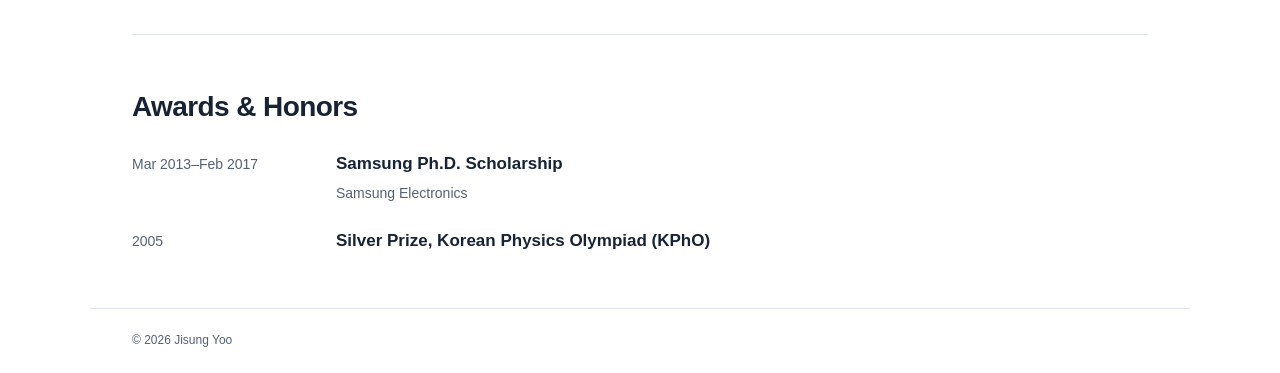
==== commit 061c667e: "Add Experience to navigation, keep Awards section unchanged" ====
--- a/index.html
+++ b/index.html
@@ -27,7 +27,7 @@
   <link rel="stylesheet" href="styles.css">
 </head>
 <body>
-<header class="site-header"><a class="wordmark" href="#home">Jisung Yoo <span>유지성</span></a><nav aria-label="Main navigation"><a href="#work">Work</a><a href="#research">Research</a><a href="#publications">Publications</a><a href="#awards">Awards</a></nav></header>
+<header class="site-header"><a class="wordmark" href="#home">Jisung Yoo <span>유지성</span></a><nav aria-label="Main navigation"><a href="#work">Work</a><a href="#research">Research</a><a href="#experience">Experience</a><a href="#publications">Publications</a></nav></header>
 <main id="home">
   <section class="intro" aria-labelledby="name">
     <div class="intro-heading">
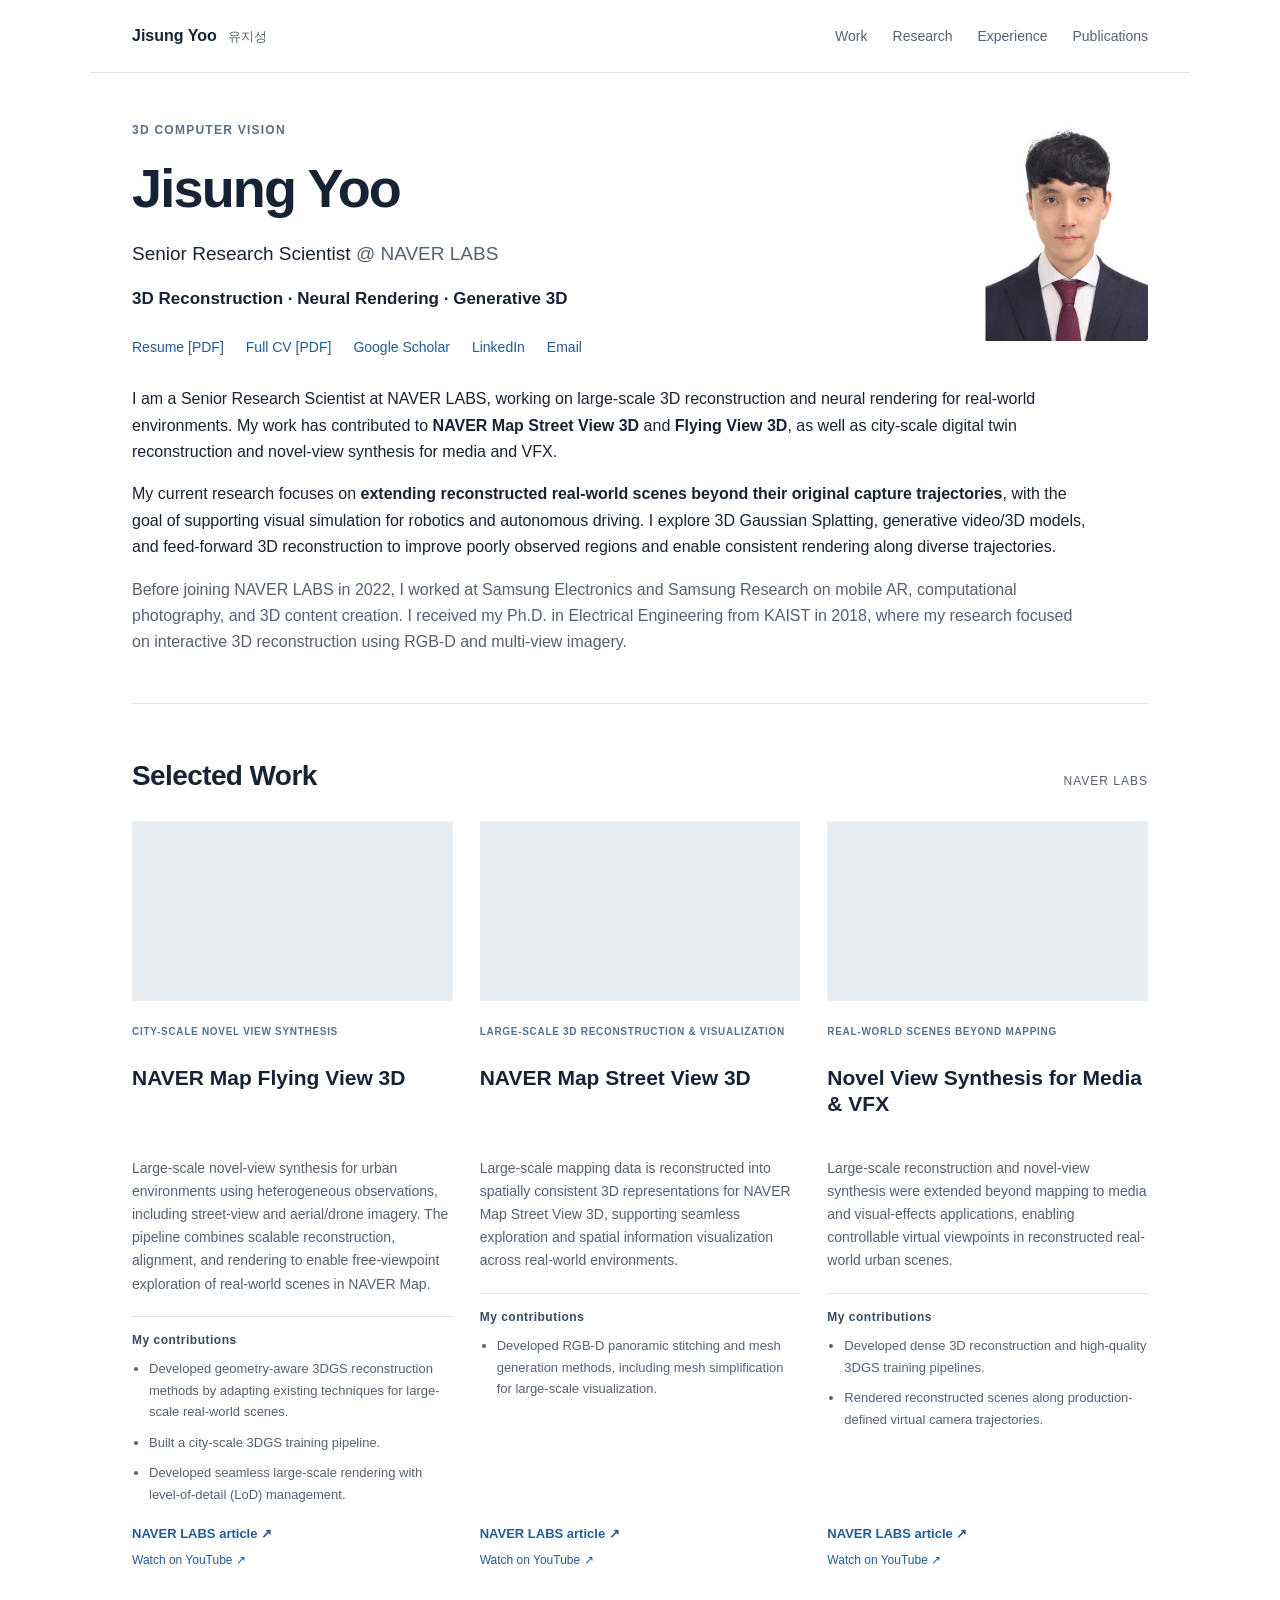
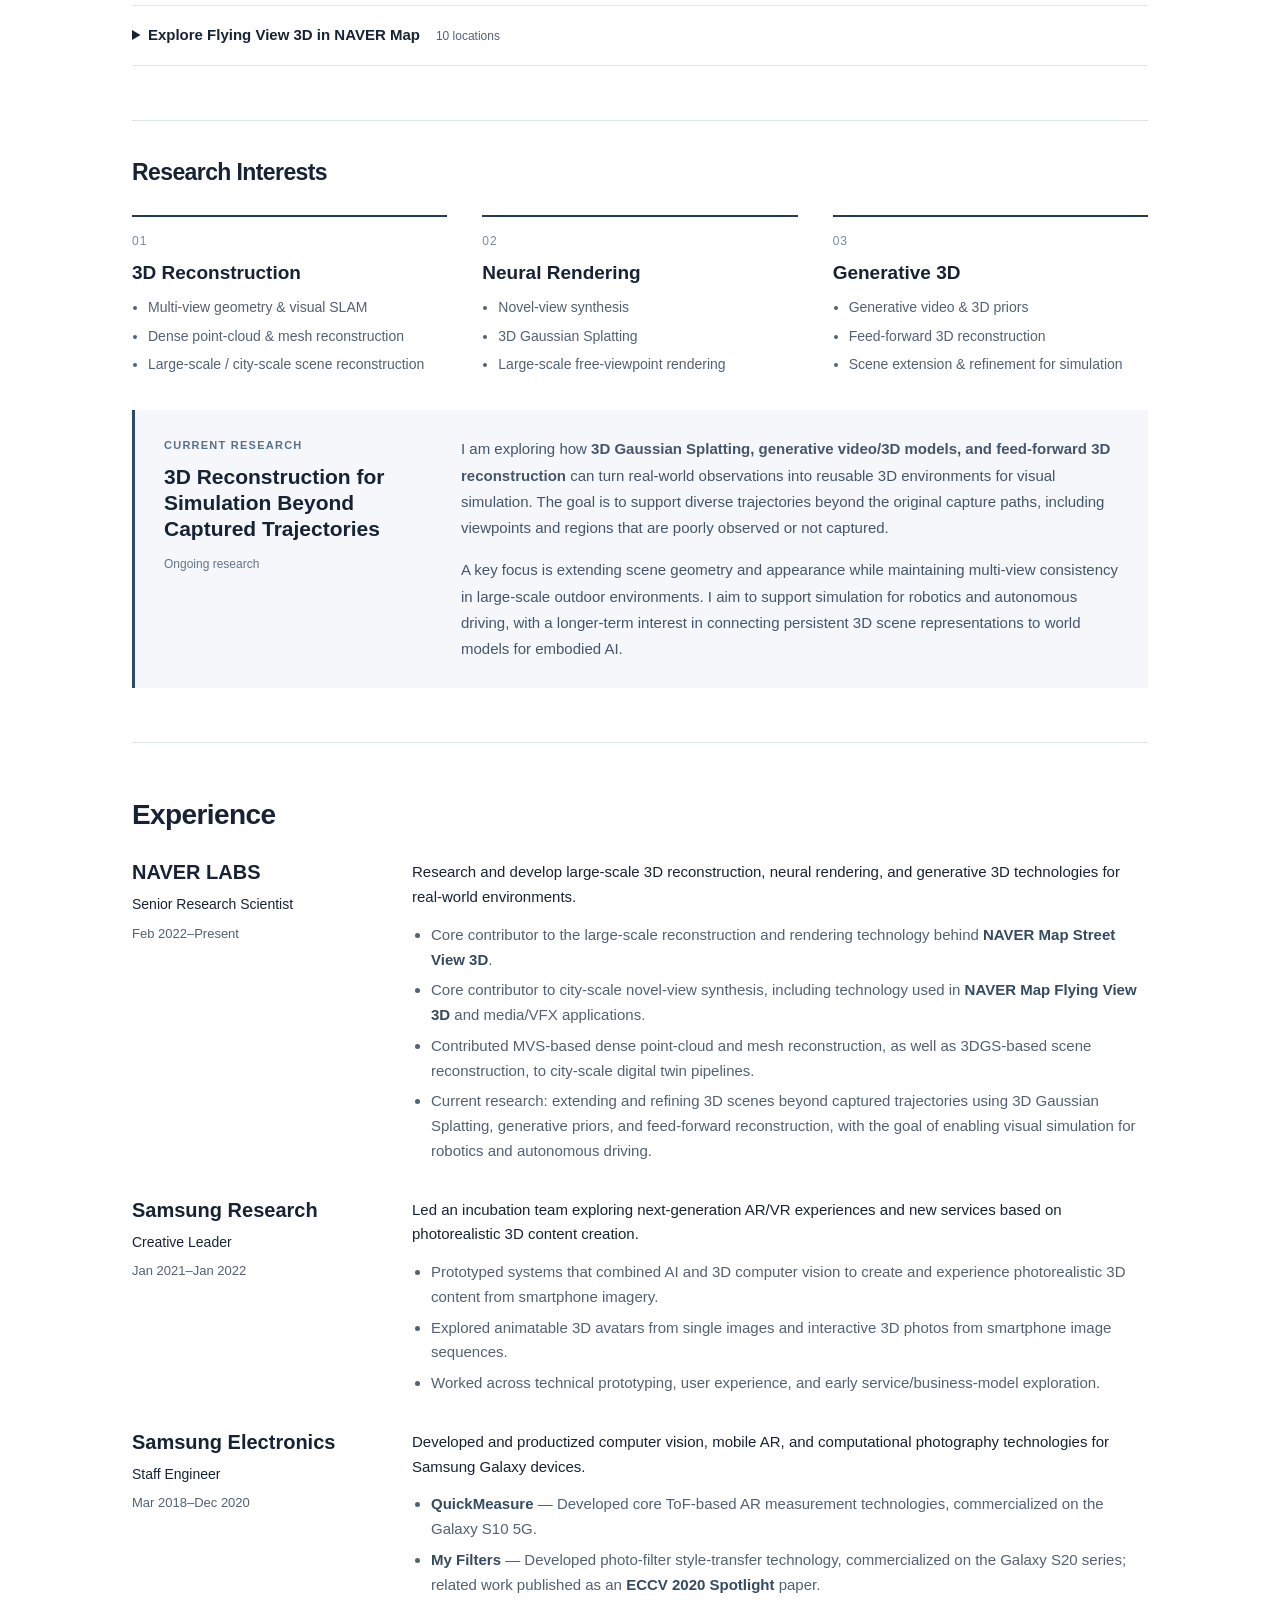
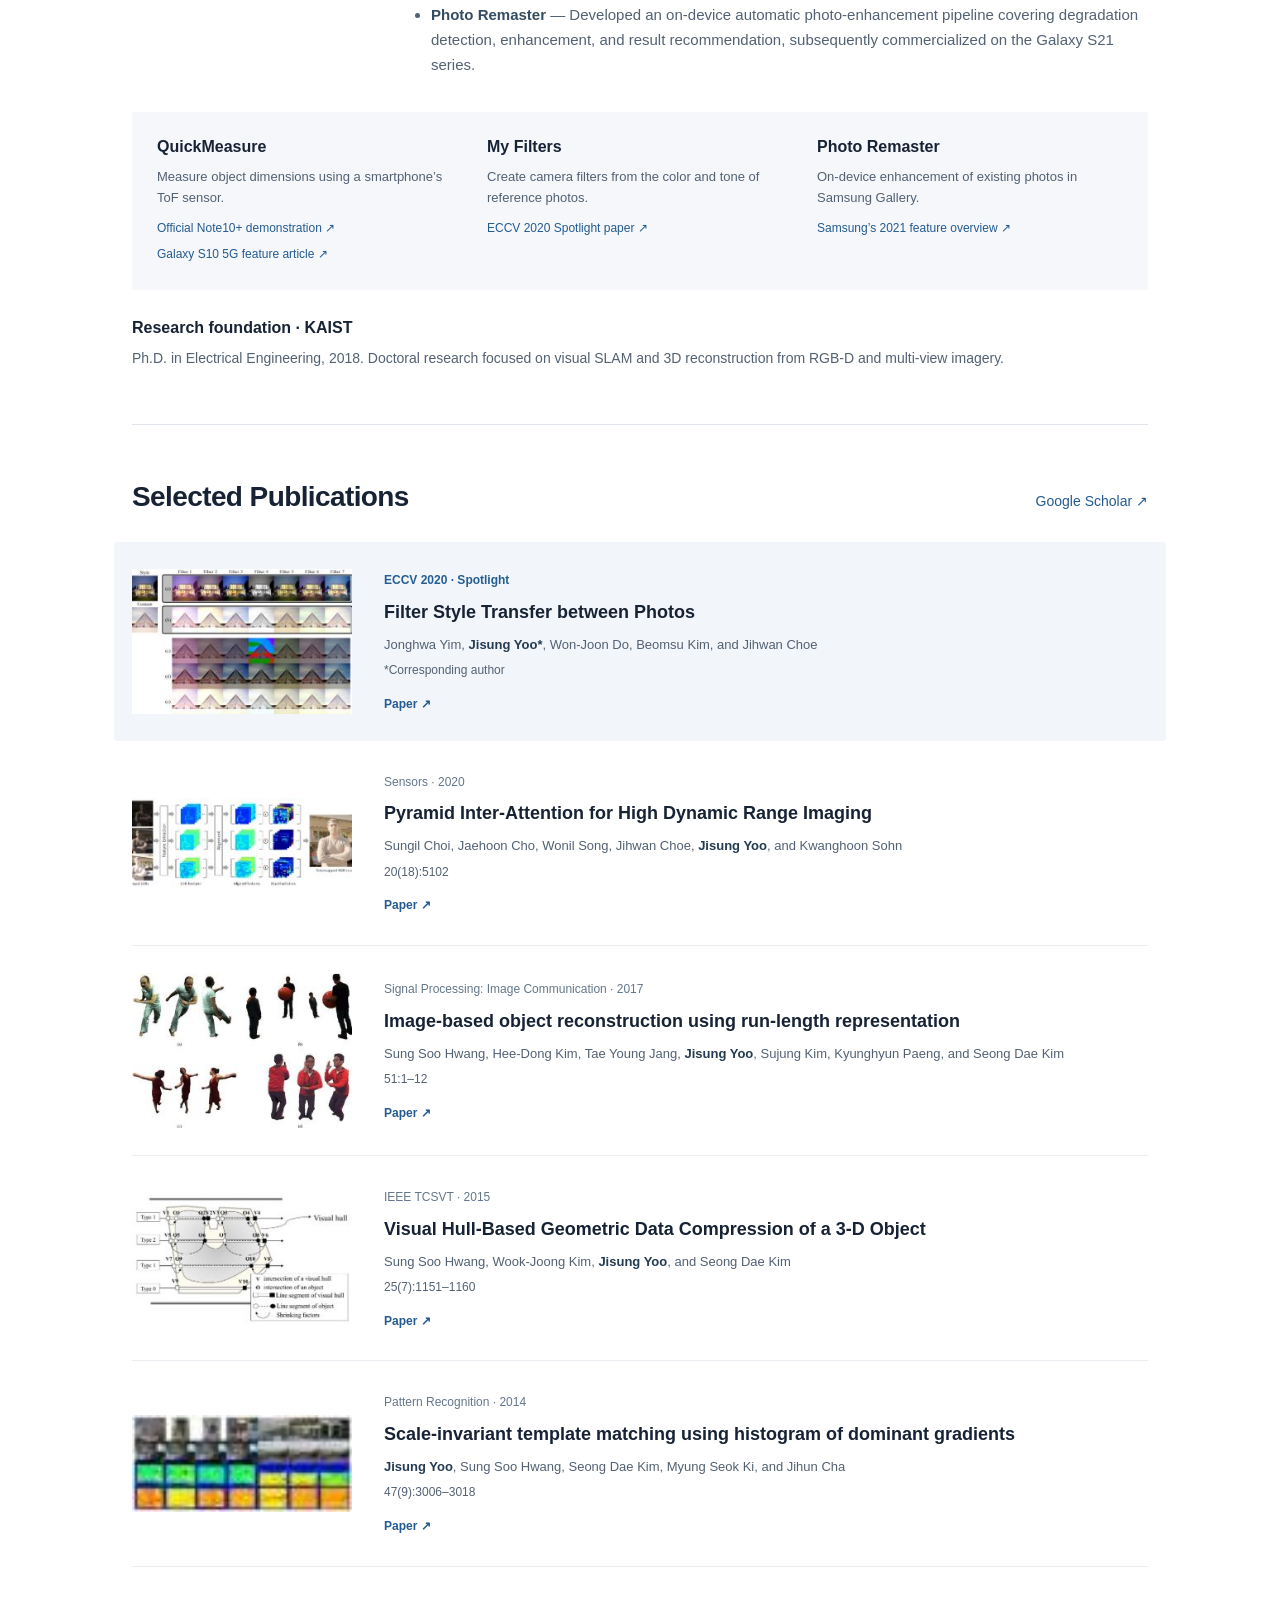
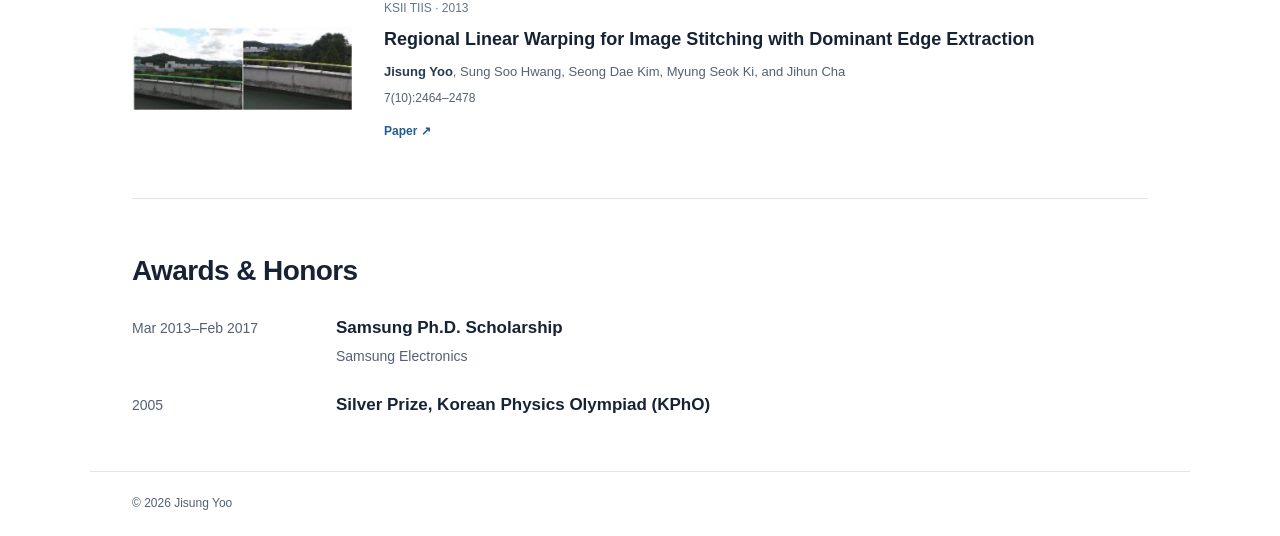
==== commit dcc0f2da: "Describe specific reconstruction, training and rendering contributions" ====
--- a/index.html
+++ b/index.html
@@ -48,9 +48,9 @@
   <section id="work" aria-labelledby="work-heading">
     <div class="section-heading"><h2 id="work-heading">Selected Work</h2><span>NAVER LABS</span></div>
     <div class="work-grid">
-      <article class="work-item"><iframe src="https://www.youtube-nocookie.com/embed/MG3cO70XGd0" title="NAVER Map Flying View 3D — official NAVER LABS video" loading="lazy" allow="encrypted-media; picture-in-picture; fullscreen" allowfullscreen></iframe><p class="eyebrow">CITY-SCALE NOVEL VIEW SYNTHESIS</p><h3>NAVER Map Flying View 3D</h3><p>Large-scale novel-view synthesis for urban environments using heterogeneous observations, including street-view and aerial/drone imagery. The pipeline combines scalable reconstruction, alignment, and rendering to enable free-viewpoint exploration of real-world scenes in NAVER Map.</p><p class="role">Core contributor · Novel-view synthesis</p><a class="text-link" href="https://www.naverlabs.com/en/blogDetail?seq=34089">NAVER LABS article ↗</a><a class="text-link secondary-link" href="https://www.youtube.com/watch?v=MG3cO70XGd0">Watch on YouTube ↗</a></article>
-      <article class="work-item"><iframe src="https://www.youtube-nocookie.com/embed/E2NV9gotpDA" title="NAVER Map Street View 3D — official NAVER LABS video" loading="lazy" allow="encrypted-media; picture-in-picture; fullscreen" allowfullscreen></iframe><p class="eyebrow">LARGE-SCALE 3D RECONSTRUCTION &amp; VISUALIZATION</p><h3>NAVER Map Street View 3D</h3><p>Large-scale mapping data is reconstructed into spatially consistent 3D representations for NAVER Map Street View 3D, supporting seamless exploration and spatial information visualization across real-world environments.</p><p class="role">Core contributor · 3D reconstruction &amp; rendering</p><a class="text-link" href="https://www.naverlabs.com/en/blogDetail?seq=34058">NAVER LABS article ↗</a><a class="text-link secondary-link" href="https://www.youtube.com/watch?v=E2NV9gotpDA">Watch on YouTube ↗</a></article>
-      <article class="work-item"><iframe src="https://www.youtube-nocookie.com/embed/PWK4Ir7qV8U" title="Novel View Synthesis for Media and VFX — official NAVER LABS video" loading="lazy" allow="encrypted-media; picture-in-picture; fullscreen" allowfullscreen></iframe><p class="eyebrow">REAL-WORLD SCENES BEYOND MAPPING</p><h3>Novel View Synthesis for Media &amp; VFX</h3><p>Large-scale reconstruction and novel-view synthesis were extended beyond mapping to media and visual-effects applications, enabling controllable virtual viewpoints in reconstructed real-world urban scenes.</p><p class="role">Core contributor · Novel-view synthesis</p><a class="text-link" href="https://www.naverlabs.com/en/blogDetail?seq=34084">NAVER LABS article ↗</a><a class="text-link secondary-link" href="https://www.youtube.com/watch?v=PWK4Ir7qV8U">Watch on YouTube ↗</a></article>
+      <article class="work-item"><iframe src="https://www.youtube-nocookie.com/embed/MG3cO70XGd0" title="NAVER Map Flying View 3D — official NAVER LABS video" loading="lazy" allow="encrypted-media; picture-in-picture; fullscreen" allowfullscreen></iframe><p class="eyebrow">CITY-SCALE NOVEL VIEW SYNTHESIS</p><h3>NAVER Map Flying View 3D</h3><p>Large-scale novel-view synthesis for urban environments using heterogeneous observations, including street-view and aerial/drone imagery. The pipeline combines scalable reconstruction, alignment, and rendering to enable free-viewpoint exploration of real-world scenes in NAVER Map.</p><div class="work-contributions"><h4>My contributions</h4><ul><li>Developed geometry-aware 3DGS reconstruction methods by adapting existing techniques for large-scale real-world scenes.</li><li>Built a city-scale 3DGS training pipeline.</li><li>Developed seamless large-scale rendering with level-of-detail (LoD) management.</li></ul></div><a class="text-link" href="https://www.naverlabs.com/en/blogDetail?seq=34089">NAVER LABS article ↗</a><a class="text-link secondary-link" href="https://www.youtube.com/watch?v=MG3cO70XGd0">Watch on YouTube ↗</a></article>
+      <article class="work-item"><iframe src="https://www.youtube-nocookie.com/embed/E2NV9gotpDA" title="NAVER Map Street View 3D — official NAVER LABS video" loading="lazy" allow="encrypted-media; picture-in-picture; fullscreen" allowfullscreen></iframe><p class="eyebrow">LARGE-SCALE 3D RECONSTRUCTION &amp; VISUALIZATION</p><h3>NAVER Map Street View 3D</h3><p>Large-scale mapping data is reconstructed into spatially consistent 3D representations for NAVER Map Street View 3D, supporting seamless exploration and spatial information visualization across real-world environments.</p><div class="work-contributions"><h4>My contributions</h4><ul><li>Developed RGB-D panoramic stitching and mesh generation methods, including mesh simplification for large-scale visualization.</li></ul></div><a class="text-link" href="https://www.naverlabs.com/en/blogDetail?seq=34058">NAVER LABS article ↗</a><a class="text-link secondary-link" href="https://www.youtube.com/watch?v=E2NV9gotpDA">Watch on YouTube ↗</a></article>
+      <article class="work-item"><iframe src="https://www.youtube-nocookie.com/embed/PWK4Ir7qV8U" title="Novel View Synthesis for Media and VFX — official NAVER LABS video" loading="lazy" allow="encrypted-media; picture-in-picture; fullscreen" allowfullscreen></iframe><p class="eyebrow">REAL-WORLD SCENES BEYOND MAPPING</p><h3>Novel View Synthesis for Media &amp; VFX</h3><p>Large-scale reconstruction and novel-view synthesis were extended beyond mapping to media and visual-effects applications, enabling controllable virtual viewpoints in reconstructed real-world urban scenes.</p><div class="work-contributions"><h4>My contributions</h4><ul><li>Developed dense 3D reconstruction and high-quality 3DGS training pipelines.</li><li>Rendered reconstructed scenes along production-defined virtual camera trajectories.</li></ul></div><a class="text-link" href="https://www.naverlabs.com/en/blogDetail?seq=34084">NAVER LABS article ↗</a><a class="text-link secondary-link" href="https://www.youtube.com/watch?v=PWK4Ir7qV8U">Watch on YouTube ↗</a></article>
     </div>
     <details class="live-demos"><summary><span>Explore Flying View 3D in NAVER Map</span><span class="count">10 locations</span></summary><p>Desktop: open a location, hover over its map marker, then click the video preview. Mobile: open the location and play the video at the top of its place page.</p><div class="places">
       <a href="https://map.naver.com/p/entry/place/12758193?c=15.00,0,0,3,dh&amp;extraMode=immersive">NAVER 1784 <span>성남</span></a><a href="https://map.naver.com/p/entry/place/11576171?c=13.36,0,0,3,dh&amp;extraMode=immersive">COEX <span>서울</span></a><a href="https://map.naver.com/p/entry/place/18999839?c=13.00,0,0,3,dh&amp;extraMode=immersive">Yeouido <span>서울</span></a><a href="https://map.naver.com/p/entry/place/20118926?c=15.00,0,0,3,dh&amp;extraMode=immersive">Songdo Central Park <span>인천</span></a><a href="https://map.naver.com/p/entry/place/13491459?c=13.59,0,0,3,dh&amp;extraMode=immersive">Suwon Hwaseong Fortress <span>수원</span></a><a href="https://map.naver.com/p/entry/place/13208779?c=15.00,0,0,3,dh&amp;extraMode=immersive">Jeonju Hanok Village <span>전주</span></a><a href="https://map.naver.com/p/entry/place/13491979?c=15.00,0,0,3,dh&amp;extraMode=immersive">Bomun Tourist Complex <span>경주</span></a><a href="https://map.naver.com/p/entry/place/13491139?c=15.00,0,0,3,dh&amp;extraMode=immersive">Gyeongju Historic Areas <span>경주</span></a><a href="https://map.naver.com/p/entry/place/13491921?c=15.00,0,0,3,dh&amp;extraMode=immersive">Haeundae <span>부산</span></a><a href="https://map.naver.com/p/entry/place/13508237?c=15.00,0,0,3,dh&amp;extraMode=immersive">Centum City <span>부산</span></a>
--- a/styles.css
+++ b/styles.css
@@ -56,3 +56,11 @@
   .awards-list li{grid-template-columns:1fr;gap:5px}
   .award-date{font-size:13px}
 }
+
+/* Separate individual contributions from the project overview. */
+.work-contributions{width:100%;margin:4px 0 18px;padding-top:15px;border-top:1px solid var(--line)}
+.work-contributions h4{margin:0 0 10px;font-size:12px;line-height:1.4;font-weight:600;letter-spacing:.5px;color:#354b61}
+.work-contributions ul{padding-left:17px;font-size:13px;line-height:1.65;color:var(--muted)}
+.work-contributions li+li{margin-top:9px}
+@media(min-width:781px){.work-item>.text-link:not(.secondary-link){margin-top:auto}}
+@media(max-width:540px){.work-contributions ul{font-size:14px}}
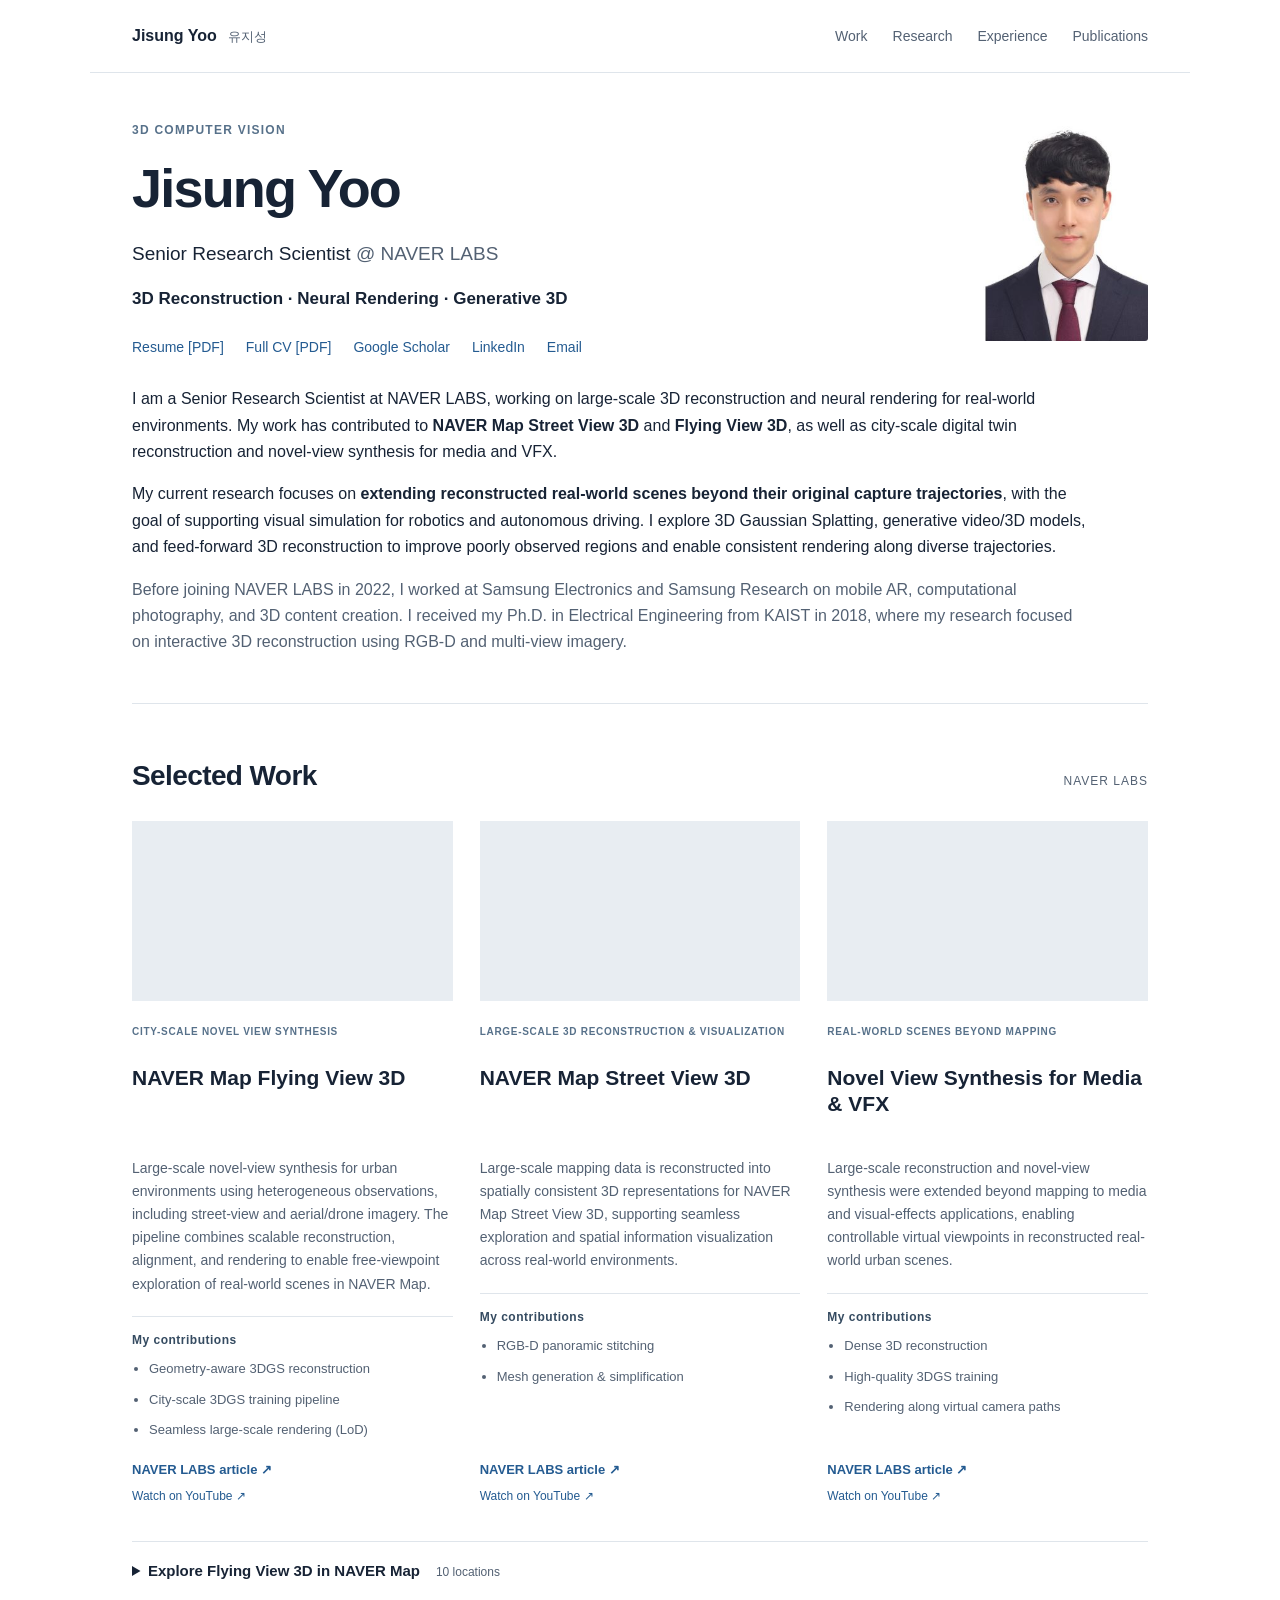
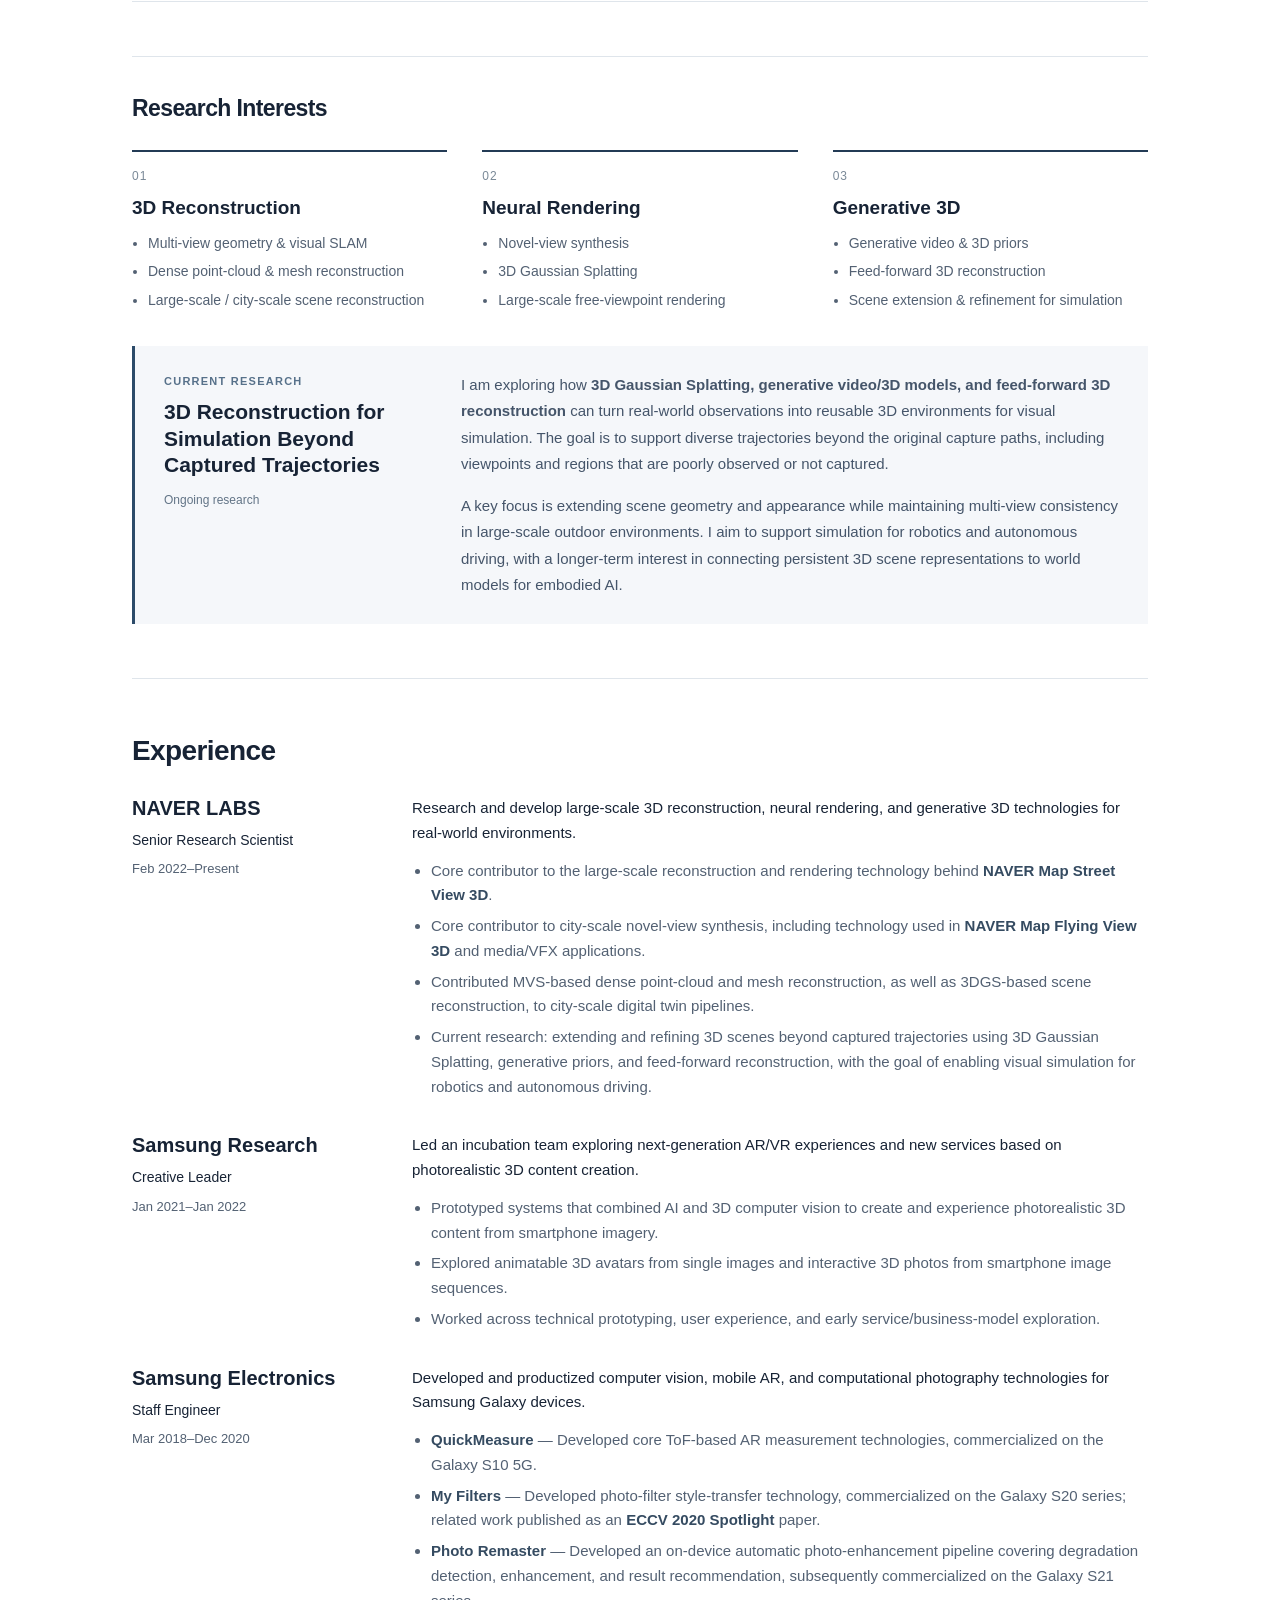
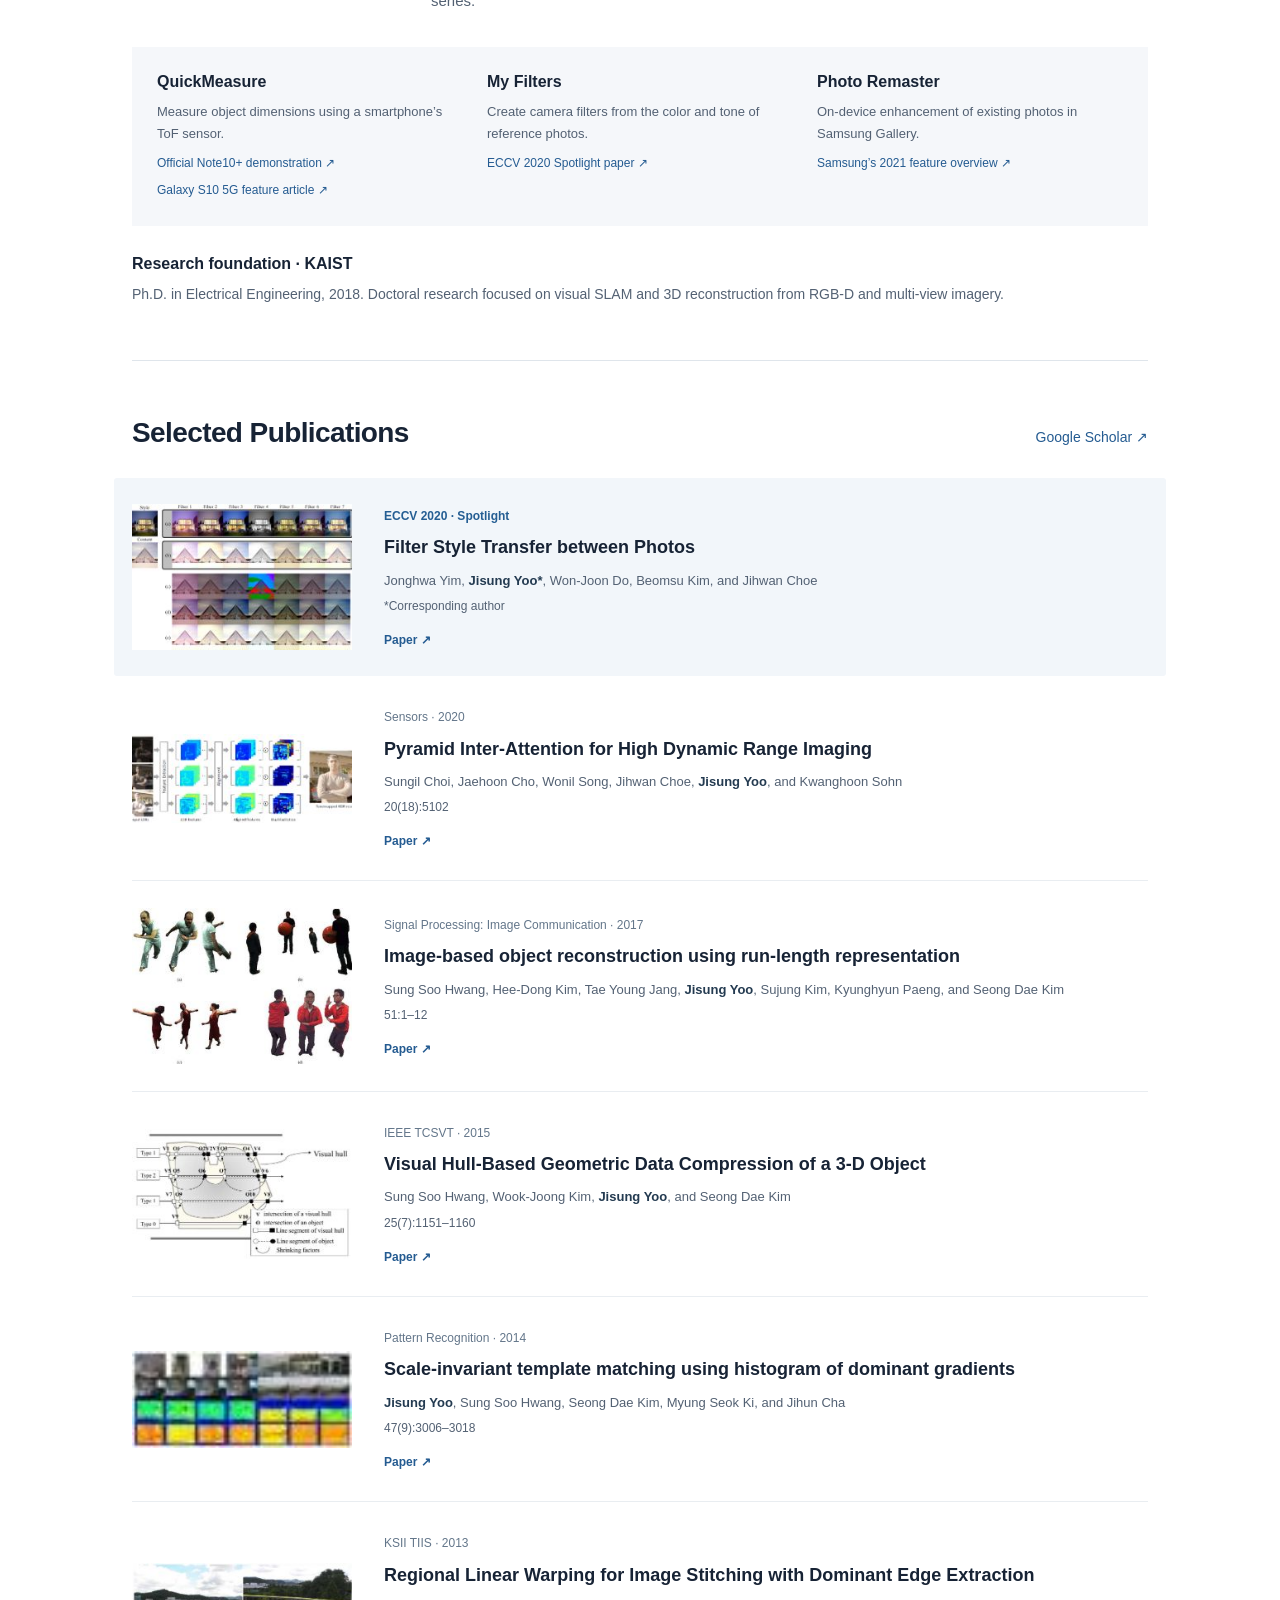
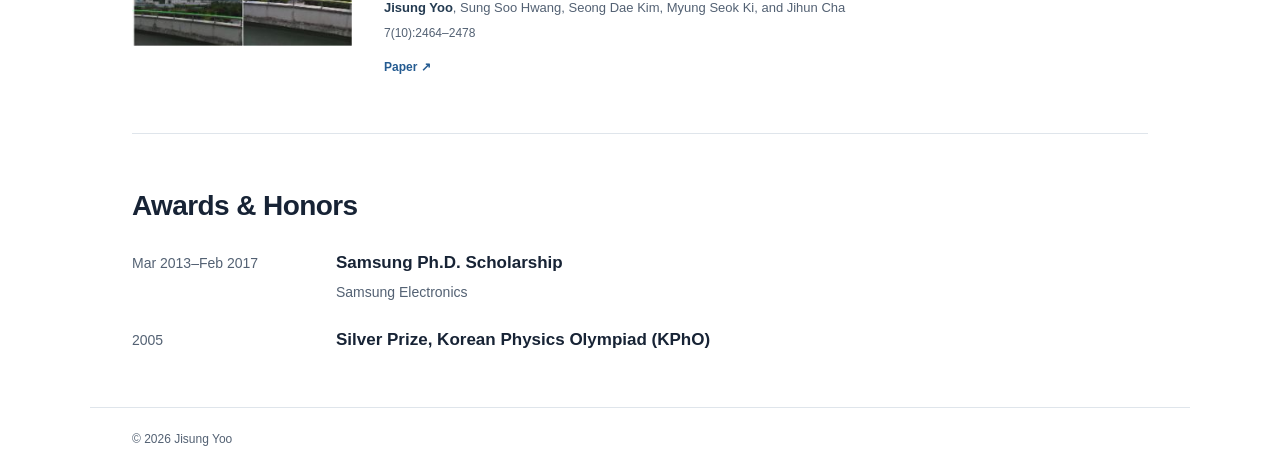
==== commit 840c4901: "Condense selected work contributions into concise noun phrases" ====
--- a/index.html
+++ b/index.html
@@ -48,9 +48,9 @@
   <section id="work" aria-labelledby="work-heading">
     <div class="section-heading"><h2 id="work-heading">Selected Work</h2><span>NAVER LABS</span></div>
     <div class="work-grid">
-      <article class="work-item"><iframe src="https://www.youtube-nocookie.com/embed/MG3cO70XGd0" title="NAVER Map Flying View 3D — official NAVER LABS video" loading="lazy" allow="encrypted-media; picture-in-picture; fullscreen" allowfullscreen></iframe><p class="eyebrow">CITY-SCALE NOVEL VIEW SYNTHESIS</p><h3>NAVER Map Flying View 3D</h3><p>Large-scale novel-view synthesis for urban environments using heterogeneous observations, including street-view and aerial/drone imagery. The pipeline combines scalable reconstruction, alignment, and rendering to enable free-viewpoint exploration of real-world scenes in NAVER Map.</p><div class="work-contributions"><h4>My contributions</h4><ul><li>Developed geometry-aware 3DGS reconstruction methods by adapting existing techniques for large-scale real-world scenes.</li><li>Built a city-scale 3DGS training pipeline.</li><li>Developed seamless large-scale rendering with level-of-detail (LoD) management.</li></ul></div><a class="text-link" href="https://www.naverlabs.com/en/blogDetail?seq=34089">NAVER LABS article ↗</a><a class="text-link secondary-link" href="https://www.youtube.com/watch?v=MG3cO70XGd0">Watch on YouTube ↗</a></article>
-      <article class="work-item"><iframe src="https://www.youtube-nocookie.com/embed/E2NV9gotpDA" title="NAVER Map Street View 3D — official NAVER LABS video" loading="lazy" allow="encrypted-media; picture-in-picture; fullscreen" allowfullscreen></iframe><p class="eyebrow">LARGE-SCALE 3D RECONSTRUCTION &amp; VISUALIZATION</p><h3>NAVER Map Street View 3D</h3><p>Large-scale mapping data is reconstructed into spatially consistent 3D representations for NAVER Map Street View 3D, supporting seamless exploration and spatial information visualization across real-world environments.</p><div class="work-contributions"><h4>My contributions</h4><ul><li>Developed RGB-D panoramic stitching and mesh generation methods, including mesh simplification for large-scale visualization.</li></ul></div><a class="text-link" href="https://www.naverlabs.com/en/blogDetail?seq=34058">NAVER LABS article ↗</a><a class="text-link secondary-link" href="https://www.youtube.com/watch?v=E2NV9gotpDA">Watch on YouTube ↗</a></article>
-      <article class="work-item"><iframe src="https://www.youtube-nocookie.com/embed/PWK4Ir7qV8U" title="Novel View Synthesis for Media and VFX — official NAVER LABS video" loading="lazy" allow="encrypted-media; picture-in-picture; fullscreen" allowfullscreen></iframe><p class="eyebrow">REAL-WORLD SCENES BEYOND MAPPING</p><h3>Novel View Synthesis for Media &amp; VFX</h3><p>Large-scale reconstruction and novel-view synthesis were extended beyond mapping to media and visual-effects applications, enabling controllable virtual viewpoints in reconstructed real-world urban scenes.</p><div class="work-contributions"><h4>My contributions</h4><ul><li>Developed dense 3D reconstruction and high-quality 3DGS training pipelines.</li><li>Rendered reconstructed scenes along production-defined virtual camera trajectories.</li></ul></div><a class="text-link" href="https://www.naverlabs.com/en/blogDetail?seq=34084">NAVER LABS article ↗</a><a class="text-link secondary-link" href="https://www.youtube.com/watch?v=PWK4Ir7qV8U">Watch on YouTube ↗</a></article>
+      <article class="work-item"><iframe src="https://www.youtube-nocookie.com/embed/MG3cO70XGd0" title="NAVER Map Flying View 3D — official NAVER LABS video" loading="lazy" allow="encrypted-media; picture-in-picture; fullscreen" allowfullscreen></iframe><p class="eyebrow">CITY-SCALE NOVEL VIEW SYNTHESIS</p><h3>NAVER Map Flying View 3D</h3><p>Large-scale novel-view synthesis for urban environments using heterogeneous observations, including street-view and aerial/drone imagery. The pipeline combines scalable reconstruction, alignment, and rendering to enable free-viewpoint exploration of real-world scenes in NAVER Map.</p><div class="work-contributions"><h4>My contributions</h4><ul><li>Geometry-aware 3DGS reconstruction</li><li>City-scale 3DGS training pipeline</li><li>Seamless large-scale rendering (LoD)</li></ul></div><a class="text-link" href="https://www.naverlabs.com/en/blogDetail?seq=34089">NAVER LABS article ↗</a><a class="text-link secondary-link" href="https://www.youtube.com/watch?v=MG3cO70XGd0">Watch on YouTube ↗</a></article>
+      <article class="work-item"><iframe src="https://www.youtube-nocookie.com/embed/E2NV9gotpDA" title="NAVER Map Street View 3D — official NAVER LABS video" loading="lazy" allow="encrypted-media; picture-in-picture; fullscreen" allowfullscreen></iframe><p class="eyebrow">LARGE-SCALE 3D RECONSTRUCTION &amp; VISUALIZATION</p><h3>NAVER Map Street View 3D</h3><p>Large-scale mapping data is reconstructed into spatially consistent 3D representations for NAVER Map Street View 3D, supporting seamless exploration and spatial information visualization across real-world environments.</p><div class="work-contributions"><h4>My contributions</h4><ul><li>RGB-D panoramic stitching</li><li>Mesh generation &amp; simplification</li></ul></div><a class="text-link" href="https://www.naverlabs.com/en/blogDetail?seq=34058">NAVER LABS article ↗</a><a class="text-link secondary-link" href="https://www.youtube.com/watch?v=E2NV9gotpDA">Watch on YouTube ↗</a></article>
+      <article class="work-item"><iframe src="https://www.youtube-nocookie.com/embed/PWK4Ir7qV8U" title="Novel View Synthesis for Media and VFX — official NAVER LABS video" loading="lazy" allow="encrypted-media; picture-in-picture; fullscreen" allowfullscreen></iframe><p class="eyebrow">REAL-WORLD SCENES BEYOND MAPPING</p><h3>Novel View Synthesis for Media &amp; VFX</h3><p>Large-scale reconstruction and novel-view synthesis were extended beyond mapping to media and visual-effects applications, enabling controllable virtual viewpoints in reconstructed real-world urban scenes.</p><div class="work-contributions"><h4>My contributions</h4><ul><li>Dense 3D reconstruction</li><li>High-quality 3DGS training</li><li>Rendering along virtual camera paths</li></ul></div><a class="text-link" href="https://www.naverlabs.com/en/blogDetail?seq=34084">NAVER LABS article ↗</a><a class="text-link secondary-link" href="https://www.youtube.com/watch?v=PWK4Ir7qV8U">Watch on YouTube ↗</a></article>
     </div>
     <details class="live-demos"><summary><span>Explore Flying View 3D in NAVER Map</span><span class="count">10 locations</span></summary><p>Desktop: open a location, hover over its map marker, then click the video preview. Mobile: open the location and play the video at the top of its place page.</p><div class="places">
       <a href="https://map.naver.com/p/entry/place/12758193?c=15.00,0,0,3,dh&amp;extraMode=immersive">NAVER 1784 <span>성남</span></a><a href="https://map.naver.com/p/entry/place/11576171?c=13.36,0,0,3,dh&amp;extraMode=immersive">COEX <span>서울</span></a><a href="https://map.naver.com/p/entry/place/18999839?c=13.00,0,0,3,dh&amp;extraMode=immersive">Yeouido <span>서울</span></a><a href="https://map.naver.com/p/entry/place/20118926?c=15.00,0,0,3,dh&amp;extraMode=immersive">Songdo Central Park <span>인천</span></a><a href="https://map.naver.com/p/entry/place/13491459?c=13.59,0,0,3,dh&amp;extraMode=immersive">Suwon Hwaseong Fortress <span>수원</span></a><a href="https://map.naver.com/p/entry/place/13208779?c=15.00,0,0,3,dh&amp;extraMode=immersive">Jeonju Hanok Village <span>전주</span></a><a href="https://map.naver.com/p/entry/place/13491979?c=15.00,0,0,3,dh&amp;extraMode=immersive">Bomun Tourist Complex <span>경주</span></a><a href="https://map.naver.com/p/entry/place/13491139?c=15.00,0,0,3,dh&amp;extraMode=immersive">Gyeongju Historic Areas <span>경주</span></a><a href="https://map.naver.com/p/entry/place/13491921?c=15.00,0,0,3,dh&amp;extraMode=immersive">Haeundae <span>부산</span></a><a href="https://map.naver.com/p/entry/place/13508237?c=15.00,0,0,3,dh&amp;extraMode=immersive">Centum City <span>부산</span></a>
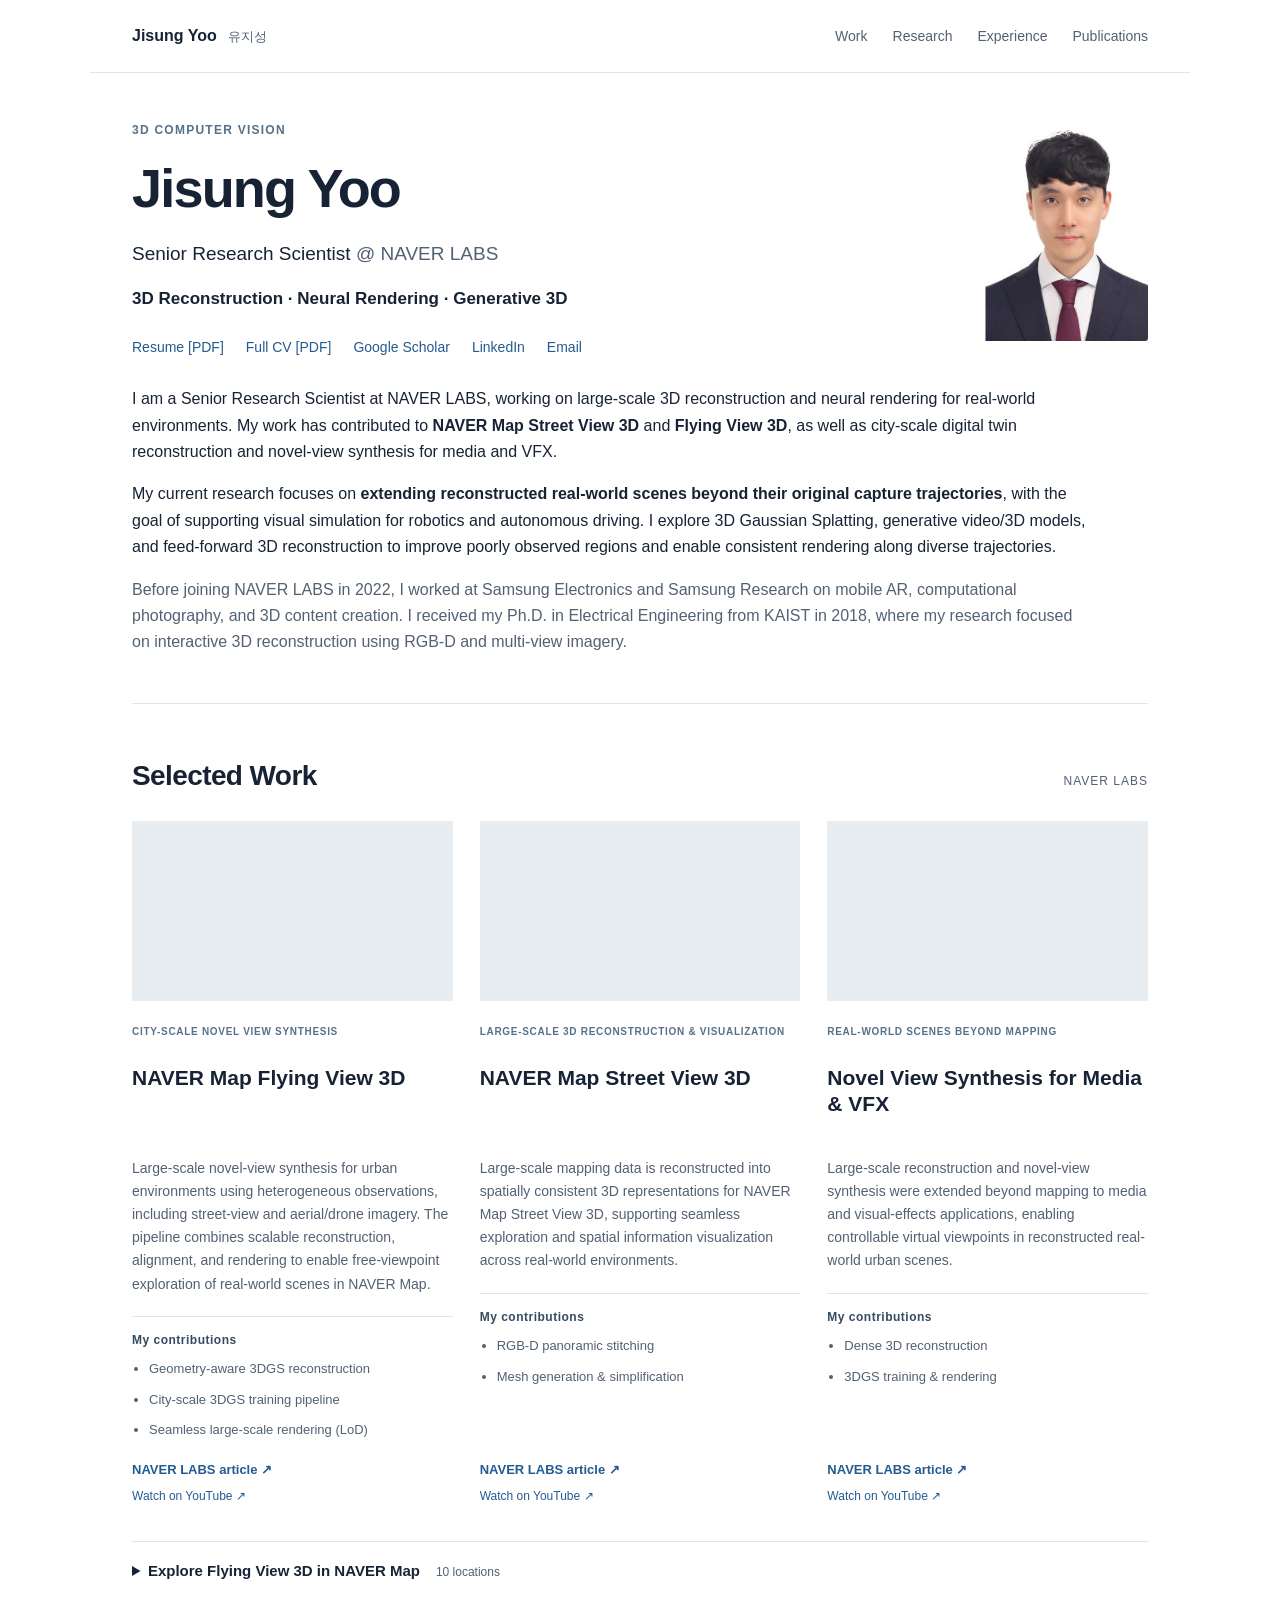
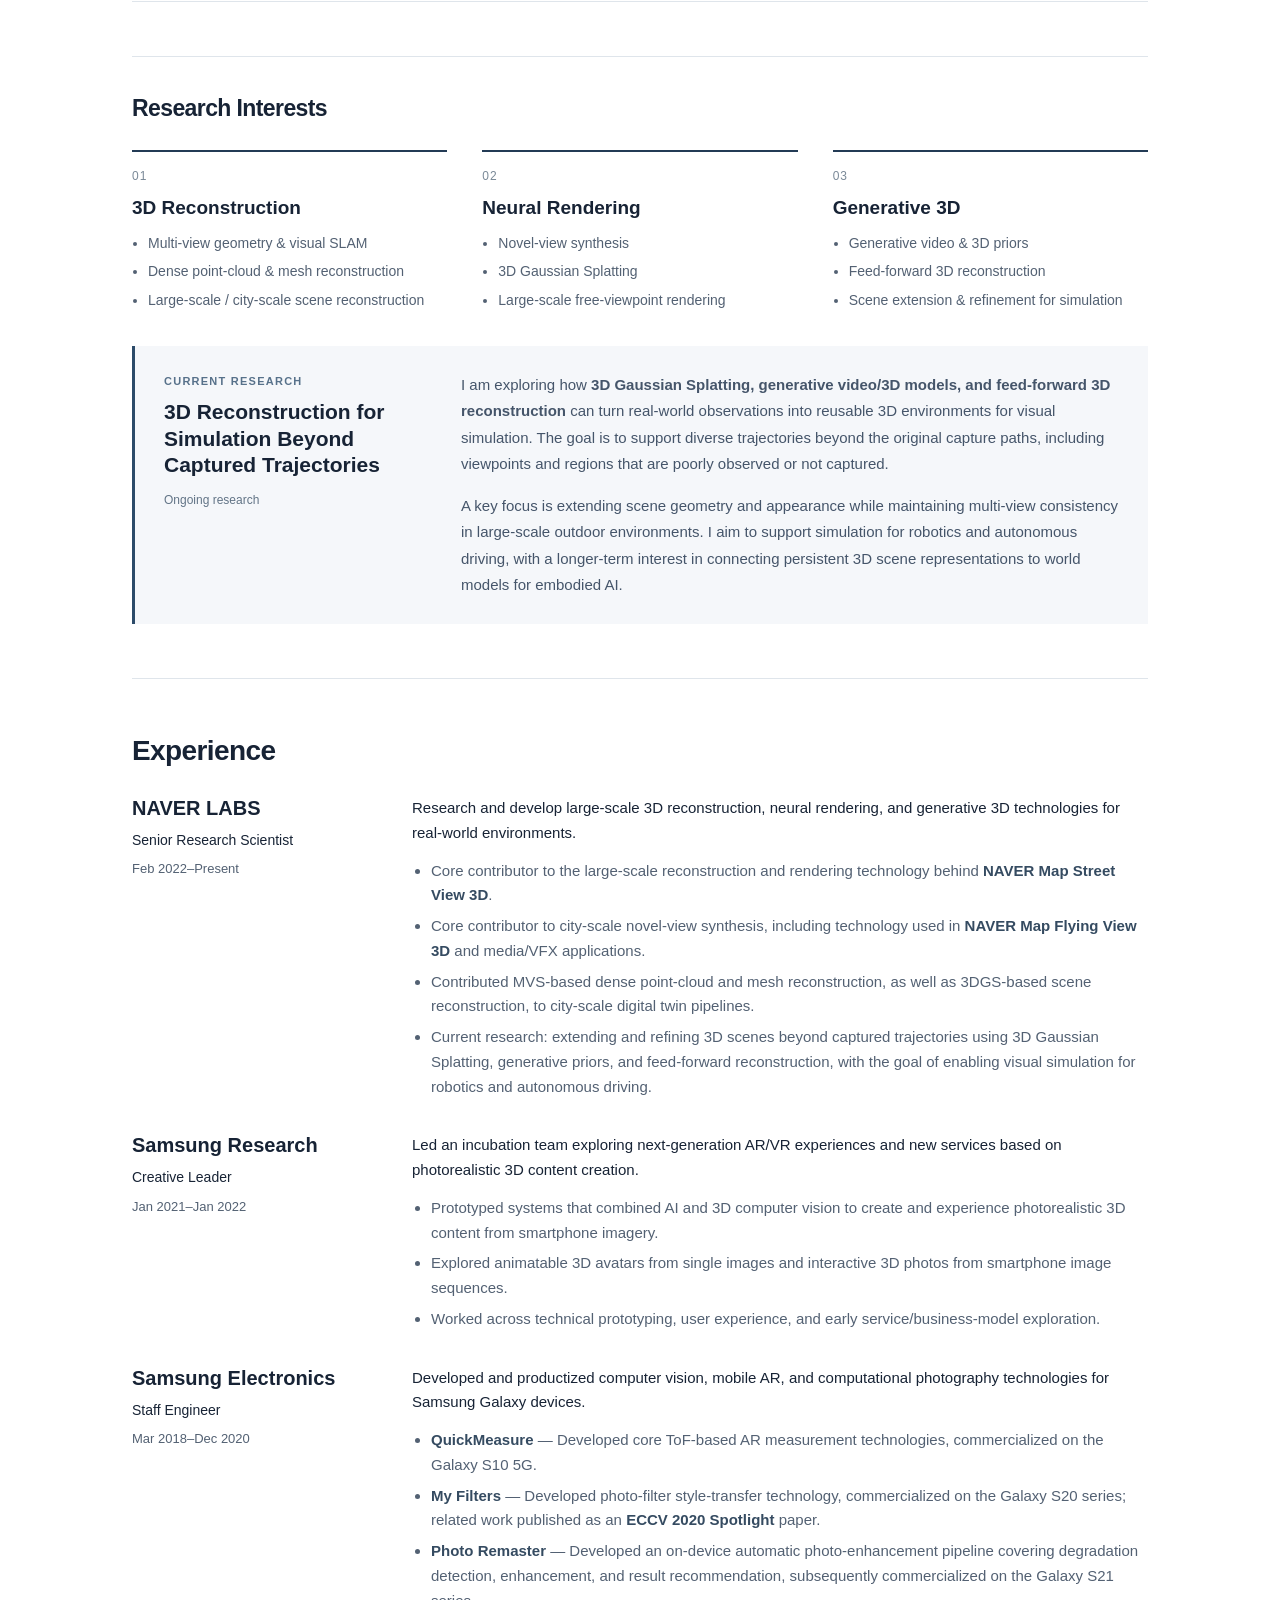
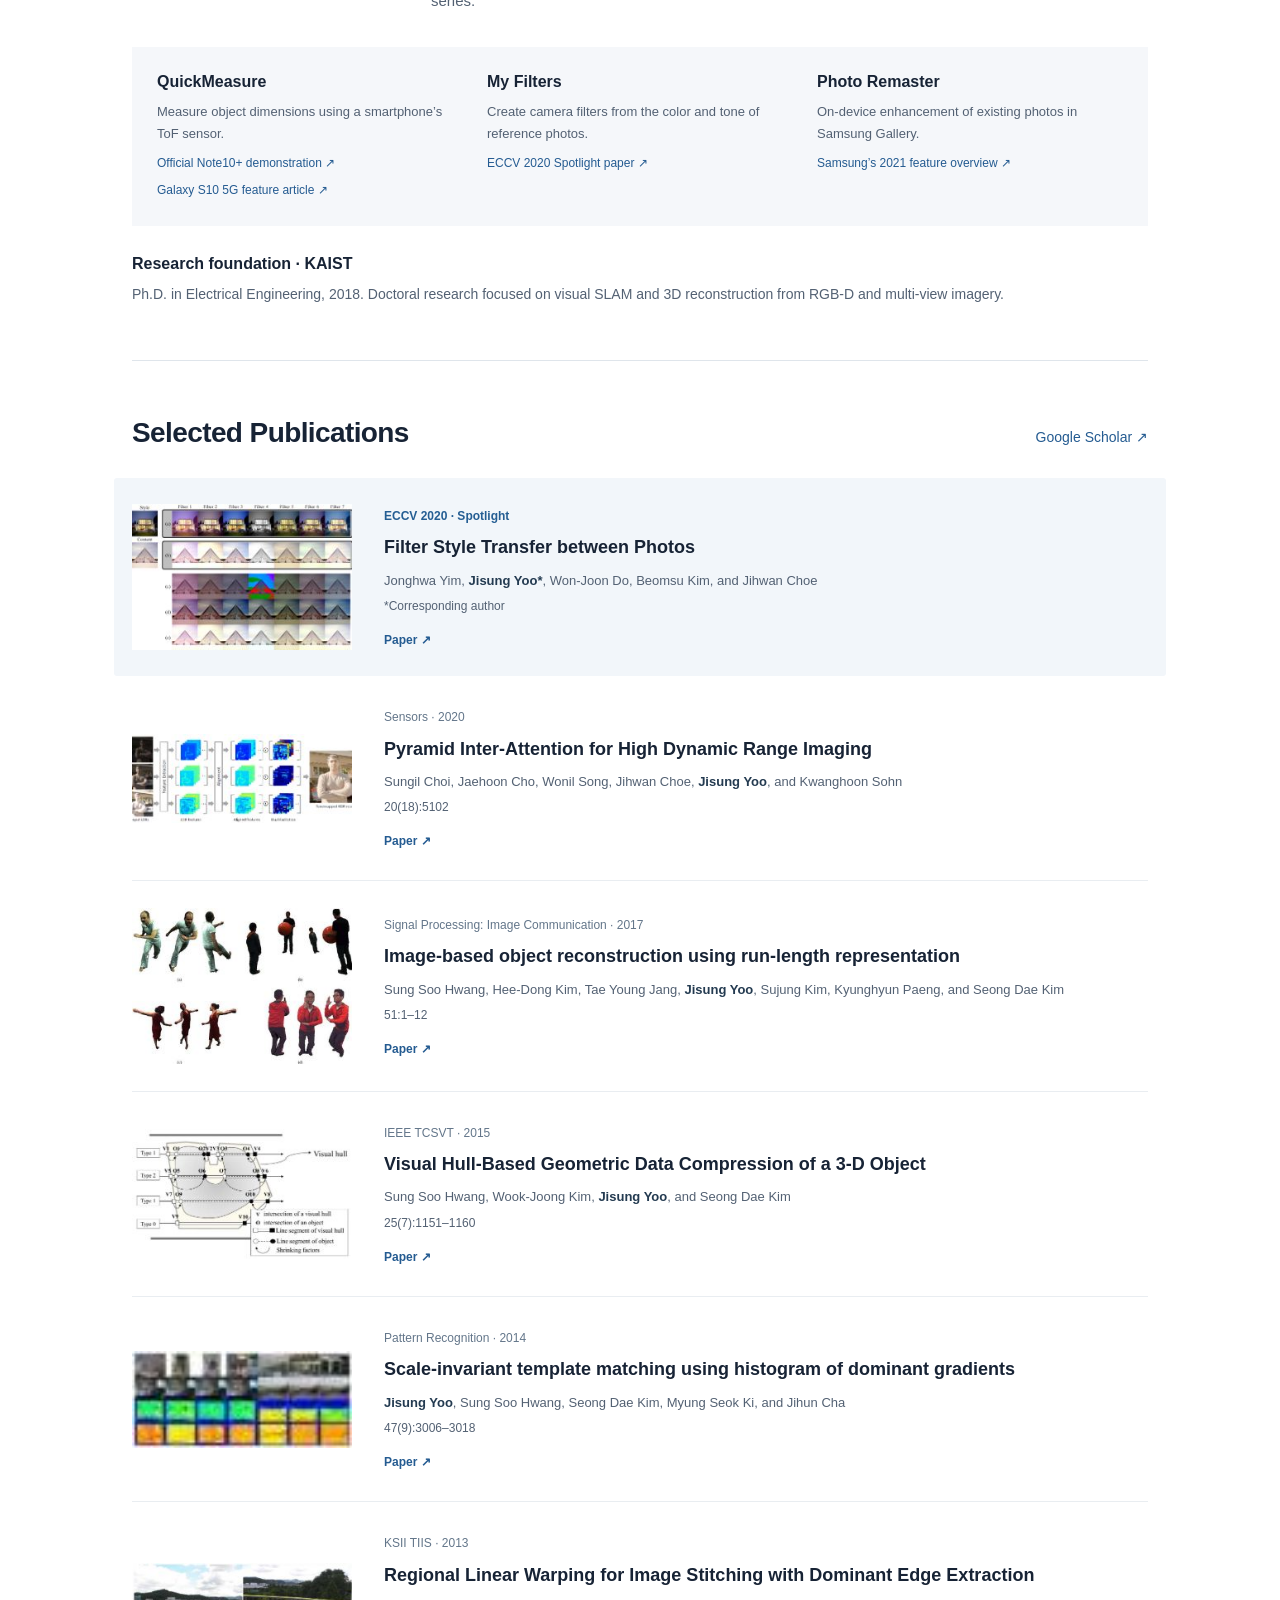
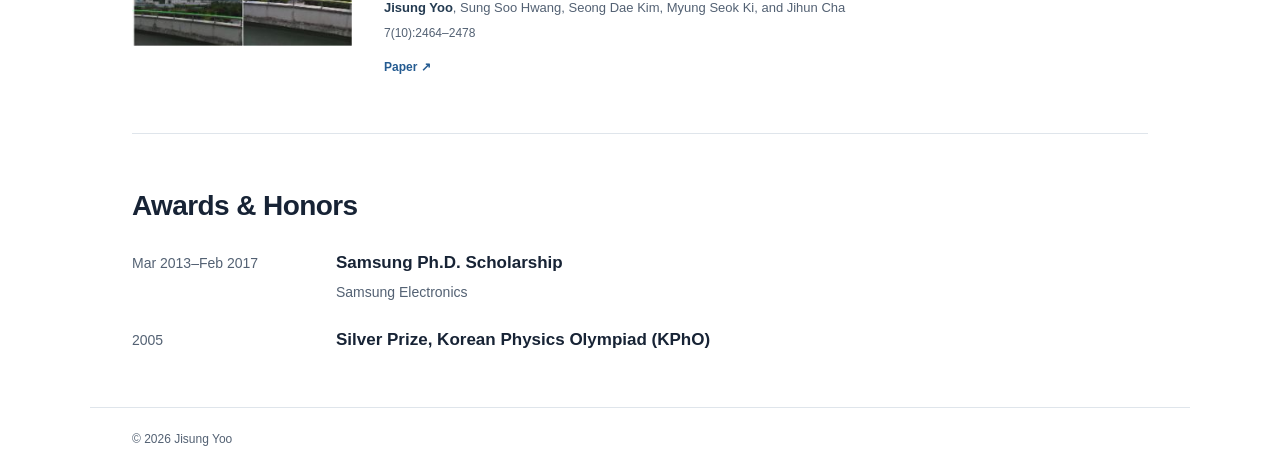
==== commit da3dc311: "Simplify VFX contributions to reconstruction, training and rendering" ====
--- a/index.html
+++ b/index.html
@@ -50,7 +50,7 @@
     <div class="work-grid">
       <article class="work-item"><iframe src="https://www.youtube-nocookie.com/embed/MG3cO70XGd0" title="NAVER Map Flying View 3D — official NAVER LABS video" loading="lazy" allow="encrypted-media; picture-in-picture; fullscreen" allowfullscreen></iframe><p class="eyebrow">CITY-SCALE NOVEL VIEW SYNTHESIS</p><h3>NAVER Map Flying View 3D</h3><p>Large-scale novel-view synthesis for urban environments using heterogeneous observations, including street-view and aerial/drone imagery. The pipeline combines scalable reconstruction, alignment, and rendering to enable free-viewpoint exploration of real-world scenes in NAVER Map.</p><div class="work-contributions"><h4>My contributions</h4><ul><li>Geometry-aware 3DGS reconstruction</li><li>City-scale 3DGS training pipeline</li><li>Seamless large-scale rendering (LoD)</li></ul></div><a class="text-link" href="https://www.naverlabs.com/en/blogDetail?seq=34089">NAVER LABS article ↗</a><a class="text-link secondary-link" href="https://www.youtube.com/watch?v=MG3cO70XGd0">Watch on YouTube ↗</a></article>
       <article class="work-item"><iframe src="https://www.youtube-nocookie.com/embed/E2NV9gotpDA" title="NAVER Map Street View 3D — official NAVER LABS video" loading="lazy" allow="encrypted-media; picture-in-picture; fullscreen" allowfullscreen></iframe><p class="eyebrow">LARGE-SCALE 3D RECONSTRUCTION &amp; VISUALIZATION</p><h3>NAVER Map Street View 3D</h3><p>Large-scale mapping data is reconstructed into spatially consistent 3D representations for NAVER Map Street View 3D, supporting seamless exploration and spatial information visualization across real-world environments.</p><div class="work-contributions"><h4>My contributions</h4><ul><li>RGB-D panoramic stitching</li><li>Mesh generation &amp; simplification</li></ul></div><a class="text-link" href="https://www.naverlabs.com/en/blogDetail?seq=34058">NAVER LABS article ↗</a><a class="text-link secondary-link" href="https://www.youtube.com/watch?v=E2NV9gotpDA">Watch on YouTube ↗</a></article>
-      <article class="work-item"><iframe src="https://www.youtube-nocookie.com/embed/PWK4Ir7qV8U" title="Novel View Synthesis for Media and VFX — official NAVER LABS video" loading="lazy" allow="encrypted-media; picture-in-picture; fullscreen" allowfullscreen></iframe><p class="eyebrow">REAL-WORLD SCENES BEYOND MAPPING</p><h3>Novel View Synthesis for Media &amp; VFX</h3><p>Large-scale reconstruction and novel-view synthesis were extended beyond mapping to media and visual-effects applications, enabling controllable virtual viewpoints in reconstructed real-world urban scenes.</p><div class="work-contributions"><h4>My contributions</h4><ul><li>Dense 3D reconstruction</li><li>High-quality 3DGS training</li><li>Rendering along virtual camera paths</li></ul></div><a class="text-link" href="https://www.naverlabs.com/en/blogDetail?seq=34084">NAVER LABS article ↗</a><a class="text-link secondary-link" href="https://www.youtube.com/watch?v=PWK4Ir7qV8U">Watch on YouTube ↗</a></article>
+      <article class="work-item"><iframe src="https://www.youtube-nocookie.com/embed/PWK4Ir7qV8U" title="Novel View Synthesis for Media and VFX — official NAVER LABS video" loading="lazy" allow="encrypted-media; picture-in-picture; fullscreen" allowfullscreen></iframe><p class="eyebrow">REAL-WORLD SCENES BEYOND MAPPING</p><h3>Novel View Synthesis for Media &amp; VFX</h3><p>Large-scale reconstruction and novel-view synthesis were extended beyond mapping to media and visual-effects applications, enabling controllable virtual viewpoints in reconstructed real-world urban scenes.</p><div class="work-contributions"><h4>My contributions</h4><ul><li>Dense 3D reconstruction</li><li>3DGS training &amp; rendering</li></ul></div><a class="text-link" href="https://www.naverlabs.com/en/blogDetail?seq=34084">NAVER LABS article ↗</a><a class="text-link secondary-link" href="https://www.youtube.com/watch?v=PWK4Ir7qV8U">Watch on YouTube ↗</a></article>
     </div>
     <details class="live-demos"><summary><span>Explore Flying View 3D in NAVER Map</span><span class="count">10 locations</span></summary><p>Desktop: open a location, hover over its map marker, then click the video preview. Mobile: open the location and play the video at the top of its place page.</p><div class="places">
       <a href="https://map.naver.com/p/entry/place/12758193?c=15.00,0,0,3,dh&amp;extraMode=immersive">NAVER 1784 <span>성남</span></a><a href="https://map.naver.com/p/entry/place/11576171?c=13.36,0,0,3,dh&amp;extraMode=immersive">COEX <span>서울</span></a><a href="https://map.naver.com/p/entry/place/18999839?c=13.00,0,0,3,dh&amp;extraMode=immersive">Yeouido <span>서울</span></a><a href="https://map.naver.com/p/entry/place/20118926?c=15.00,0,0,3,dh&amp;extraMode=immersive">Songdo Central Park <span>인천</span></a><a href="https://map.naver.com/p/entry/place/13491459?c=13.59,0,0,3,dh&amp;extraMode=immersive">Suwon Hwaseong Fortress <span>수원</span></a><a href="https://map.naver.com/p/entry/place/13208779?c=15.00,0,0,3,dh&amp;extraMode=immersive">Jeonju Hanok Village <span>전주</span></a><a href="https://map.naver.com/p/entry/place/13491979?c=15.00,0,0,3,dh&amp;extraMode=immersive">Bomun Tourist Complex <span>경주</span></a><a href="https://map.naver.com/p/entry/place/13491139?c=15.00,0,0,3,dh&amp;extraMode=immersive">Gyeongju Historic Areas <span>경주</span></a><a href="https://map.naver.com/p/entry/place/13491921?c=15.00,0,0,3,dh&amp;extraMode=immersive">Haeundae <span>부산</span></a><a href="https://map.naver.com/p/entry/place/13508237?c=15.00,0,0,3,dh&amp;extraMode=immersive">Centum City <span>부산</span></a>
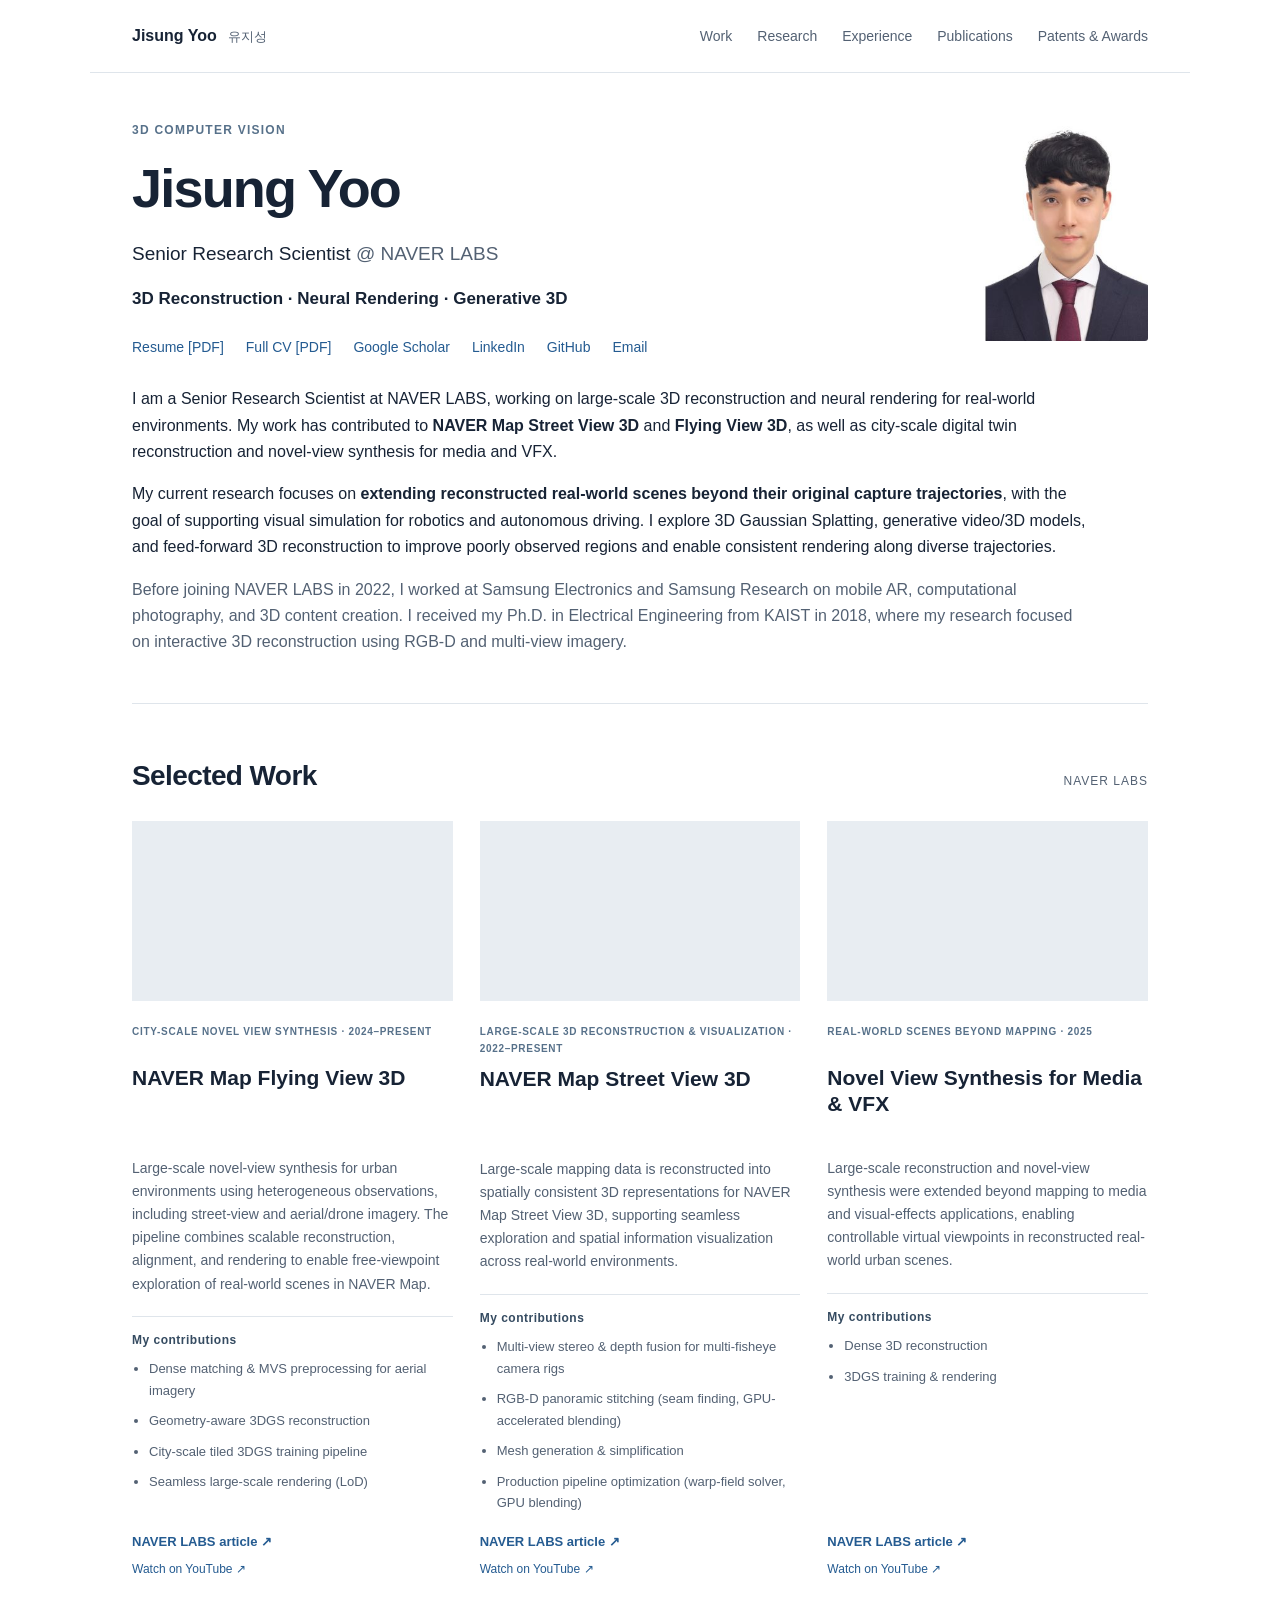
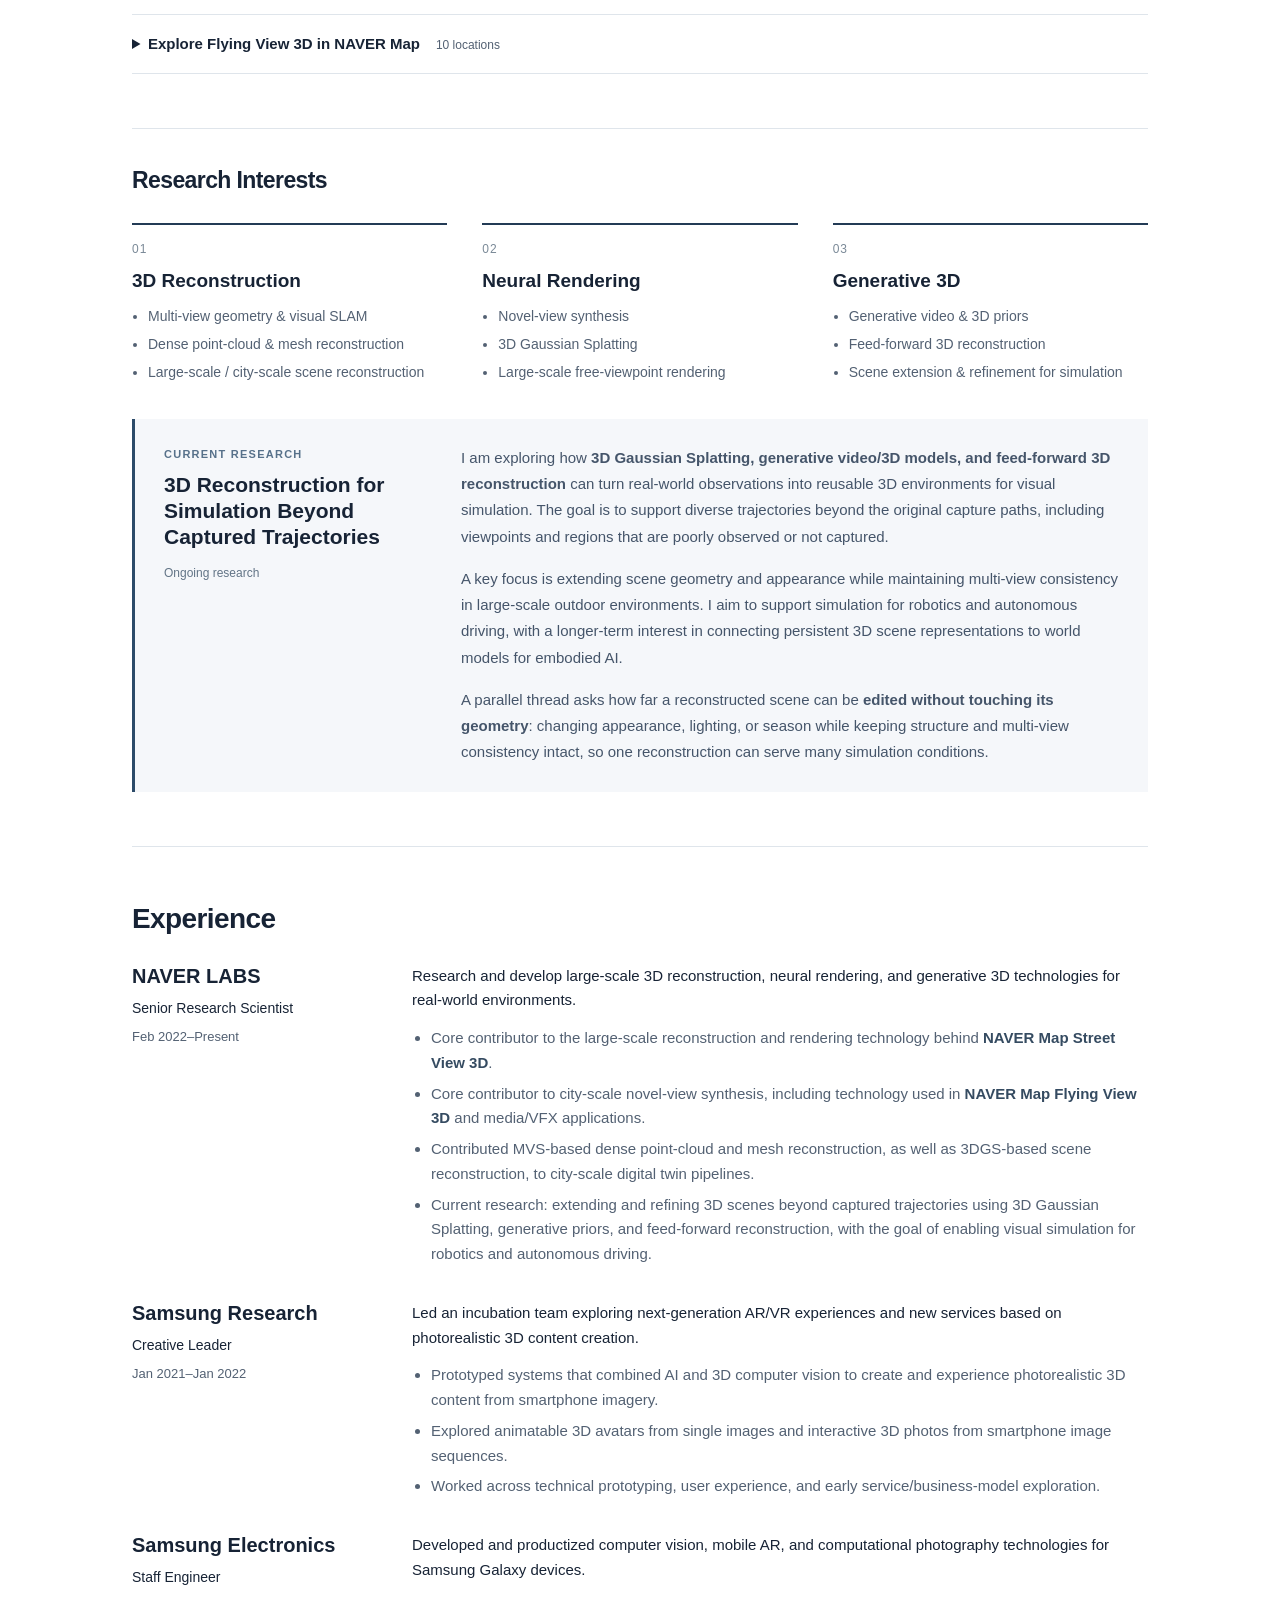
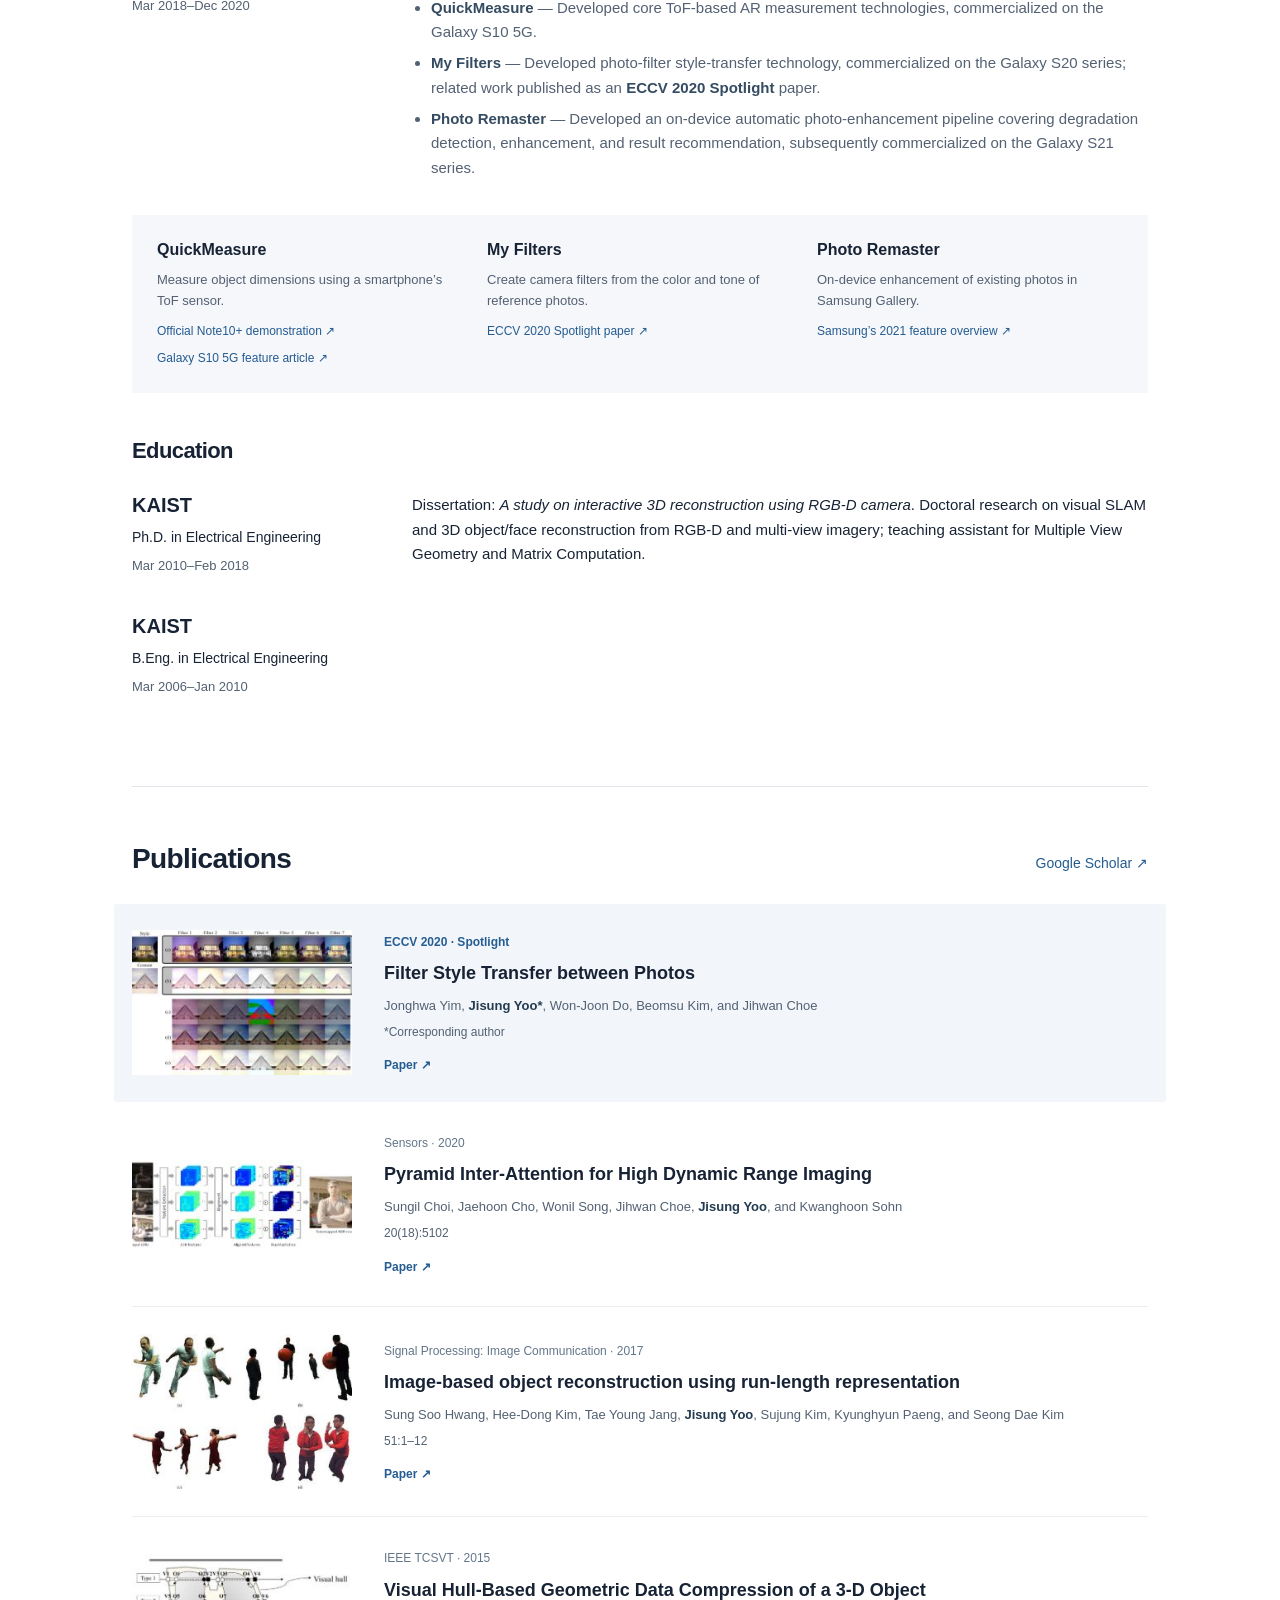
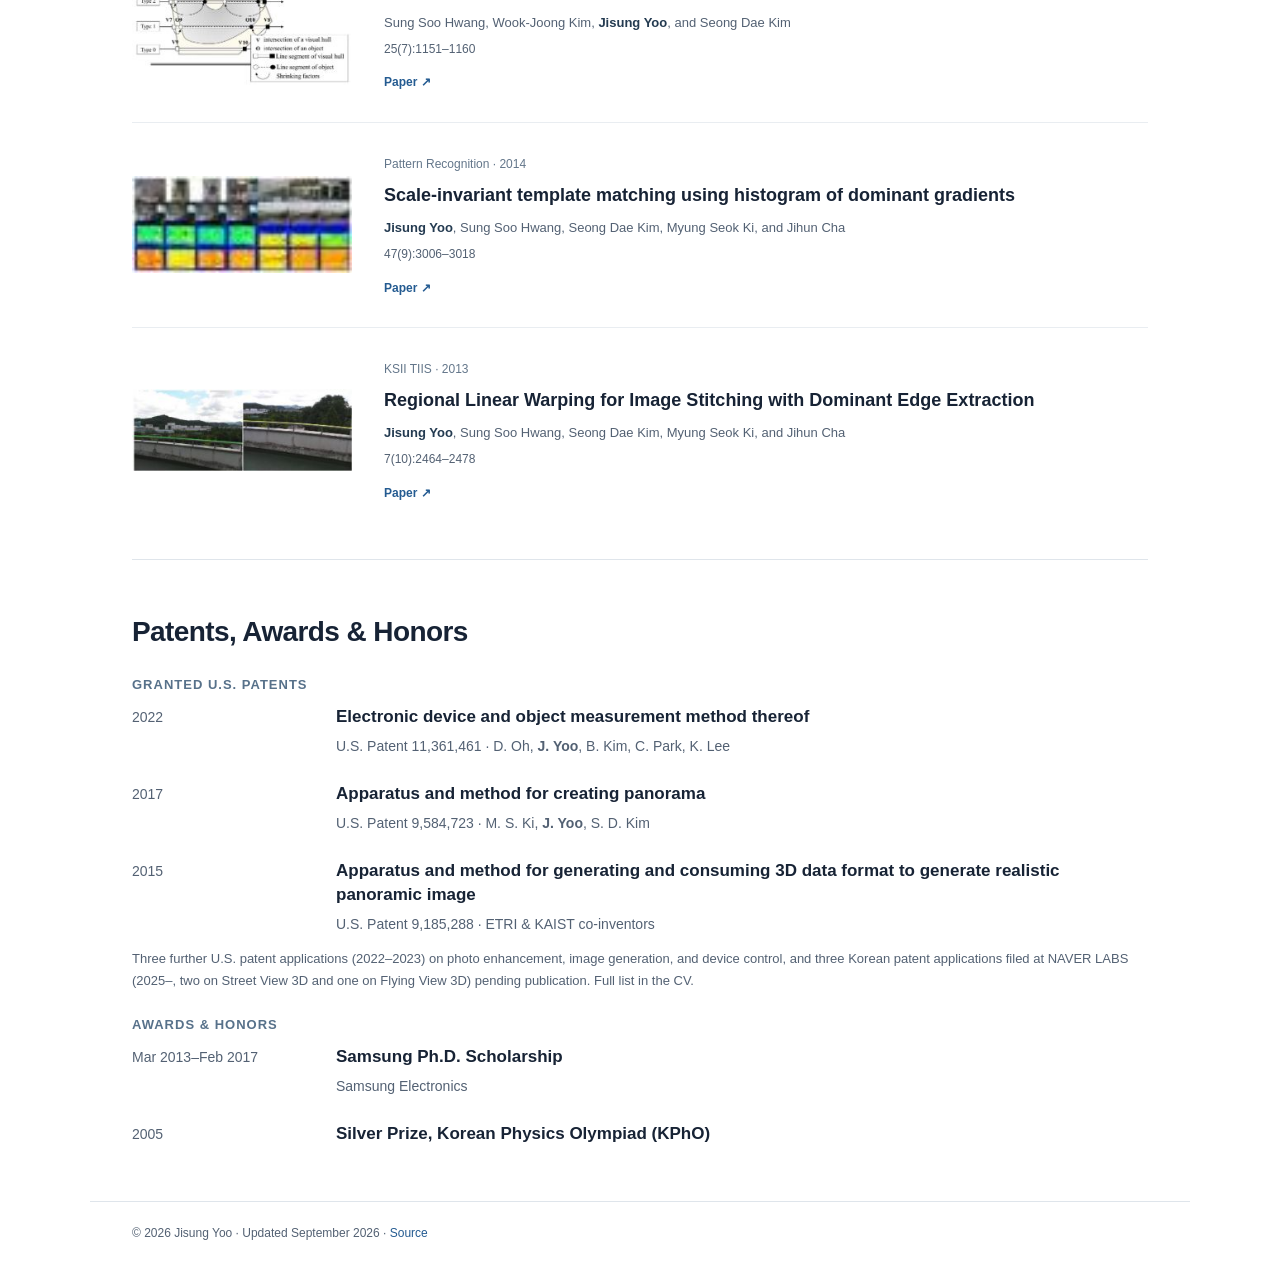
==== commit 8c0f1e8e: "Refine bio, contributions, education, patents, metadata" ====
--- a/index.html
+++ b/index.html
@@ -25,9 +25,12 @@
   <link rel="icon" href="assets/favicon-32.png" type="image/png" sizes="32x32">
   <link rel="icon" href="assets/favicon.svg" type="image/svg+xml" sizes="any">
   <link rel="stylesheet" href="styles.css">
+  <script type="application/ld+json">
+  {"@context":"https://schema.org","@type":"Person","name":"Jisung Yoo","alternateName":"유지성","jobTitle":"Senior Research Scientist","worksFor":{"@type":"Organization","name":"NAVER LABS"},"alumniOf":{"@type":"CollegeOrUniversity","name":"KAIST"},"url":"https://jisung3d.github.io/","image":"https://jisung3d.github.io/assets/portrait.jpg","email":"mailto:jisung.lucas.yoo@gmail.com","knowsAbout":["3D reconstruction","Neural rendering","3D Gaussian Splatting","Generative 3D"],"sameAs":["https://scholar.google.co.kr/citations?user=WkfzxM8AAAAJ","https://www.linkedin.com/in/jisung-yoo-7b340662","https://github.com/jisung3d"]}
+  </script>
 </head>
 <body>
-<header class="site-header"><a class="wordmark" href="#home">Jisung Yoo <span>유지성</span></a><nav aria-label="Main navigation"><a href="#work">Work</a><a href="#research">Research</a><a href="#experience">Experience</a><a href="#publications">Publications</a></nav></header>
+<header class="site-header"><a class="wordmark" href="#home">Jisung Yoo <span>유지성</span></a><nav aria-label="Main navigation"><a href="#work">Work</a><a href="#research">Research</a><a href="#experience">Experience</a><a href="#publications">Publications</a><a href="#awards">Patents &amp; Awards</a></nav></header>
 <main id="home">
   <section class="intro" aria-labelledby="name">
     <div class="intro-heading">
@@ -35,7 +38,7 @@
       <h1 id="name">Jisung Yoo</h1>
       <p class="position">Senior Research Scientist <span>@ NAVER LABS</span></p>
       <p class="lead">3D Reconstruction · Neural Rendering · Generative 3D</p>
-      <div class="inline-links"><a href="assets/Jisung_Yoo_Resume_2026.pdf">Resume [PDF]</a><a href="assets/Jisung_Yoo_CV_2026.pdf">Full CV [PDF]</a><a href="https://scholar.google.co.kr/citations?user=WkfzxM8AAAAJ&amp;hl=en">Google Scholar</a><a href="https://www.linkedin.com/in/jisung-yoo-7b340662">LinkedIn</a><a href="mailto:jisung.lucas.yoo@gmail.com">Email</a></div>
+      <div class="inline-links"><a href="assets/Jisung_Yoo_Resume_2026.pdf">Resume [PDF]</a><a href="assets/Jisung_Yoo_CV_2026.pdf">Full CV [PDF]</a><a href="https://scholar.google.co.kr/citations?user=WkfzxM8AAAAJ&amp;hl=en">Google Scholar</a><a href="https://www.linkedin.com/in/jisung-yoo-7b340662">LinkedIn</a><a href="https://github.com/jisung3d">GitHub</a><a href="mailto:jisung.lucas.yoo@gmail.com">Email</a></div>
     </div>
     <img class="portrait" src="assets/portrait.jpg" alt="Jisung Yoo" width="266" height="355">
     <div class="biography">
@@ -48,9 +51,9 @@
   <section id="work" aria-labelledby="work-heading">
     <div class="section-heading"><h2 id="work-heading">Selected Work</h2><span>NAVER LABS</span></div>
     <div class="work-grid">
-      <article class="work-item"><iframe src="https://www.youtube-nocookie.com/embed/MG3cO70XGd0" title="NAVER Map Flying View 3D — official NAVER LABS video" loading="lazy" allow="encrypted-media; picture-in-picture; fullscreen" allowfullscreen></iframe><p class="eyebrow">CITY-SCALE NOVEL VIEW SYNTHESIS</p><h3>NAVER Map Flying View 3D</h3><p>Large-scale novel-view synthesis for urban environments using heterogeneous observations, including street-view and aerial/drone imagery. The pipeline combines scalable reconstruction, alignment, and rendering to enable free-viewpoint exploration of real-world scenes in NAVER Map.</p><div class="work-contributions"><h4>My contributions</h4><ul><li>Geometry-aware 3DGS reconstruction</li><li>City-scale 3DGS training pipeline</li><li>Seamless large-scale rendering (LoD)</li></ul></div><a class="text-link" href="https://www.naverlabs.com/en/blogDetail?seq=34089">NAVER LABS article ↗</a><a class="text-link secondary-link" href="https://www.youtube.com/watch?v=MG3cO70XGd0">Watch on YouTube ↗</a></article>
-      <article class="work-item"><iframe src="https://www.youtube-nocookie.com/embed/E2NV9gotpDA" title="NAVER Map Street View 3D — official NAVER LABS video" loading="lazy" allow="encrypted-media; picture-in-picture; fullscreen" allowfullscreen></iframe><p class="eyebrow">LARGE-SCALE 3D RECONSTRUCTION &amp; VISUALIZATION</p><h3>NAVER Map Street View 3D</h3><p>Large-scale mapping data is reconstructed into spatially consistent 3D representations for NAVER Map Street View 3D, supporting seamless exploration and spatial information visualization across real-world environments.</p><div class="work-contributions"><h4>My contributions</h4><ul><li>RGB-D panoramic stitching</li><li>Mesh generation &amp; simplification</li></ul></div><a class="text-link" href="https://www.naverlabs.com/en/blogDetail?seq=34058">NAVER LABS article ↗</a><a class="text-link secondary-link" href="https://www.youtube.com/watch?v=E2NV9gotpDA">Watch on YouTube ↗</a></article>
-      <article class="work-item"><iframe src="https://www.youtube-nocookie.com/embed/PWK4Ir7qV8U" title="Novel View Synthesis for Media and VFX — official NAVER LABS video" loading="lazy" allow="encrypted-media; picture-in-picture; fullscreen" allowfullscreen></iframe><p class="eyebrow">REAL-WORLD SCENES BEYOND MAPPING</p><h3>Novel View Synthesis for Media &amp; VFX</h3><p>Large-scale reconstruction and novel-view synthesis were extended beyond mapping to media and visual-effects applications, enabling controllable virtual viewpoints in reconstructed real-world urban scenes.</p><div class="work-contributions"><h4>My contributions</h4><ul><li>Dense 3D reconstruction</li><li>3DGS training &amp; rendering</li></ul></div><a class="text-link" href="https://www.naverlabs.com/en/blogDetail?seq=34084">NAVER LABS article ↗</a><a class="text-link secondary-link" href="https://www.youtube.com/watch?v=PWK4Ir7qV8U">Watch on YouTube ↗</a></article>
+      <article class="work-item"><iframe src="https://www.youtube-nocookie.com/embed/MG3cO70XGd0" title="NAVER Map Flying View 3D — official NAVER LABS video" loading="lazy" allow="encrypted-media; picture-in-picture; fullscreen" allowfullscreen></iframe><p class="eyebrow">CITY-SCALE NOVEL VIEW SYNTHESIS · 2024–PRESENT</p><h3>NAVER Map Flying View 3D</h3><p>Large-scale novel-view synthesis for urban environments using heterogeneous observations, including street-view and aerial/drone imagery. The pipeline combines scalable reconstruction, alignment, and rendering to enable free-viewpoint exploration of real-world scenes in NAVER Map.</p><div class="work-contributions"><h4>My contributions</h4><ul><li>Dense matching &amp; MVS preprocessing for aerial imagery</li><li>Geometry-aware 3DGS reconstruction</li><li>City-scale tiled 3DGS training pipeline</li><li>Seamless large-scale rendering (LoD)</li></ul></div><a class="text-link" href="https://www.naverlabs.com/en/blogDetail?seq=34089">NAVER LABS article ↗</a><a class="text-link secondary-link" href="https://www.youtube.com/watch?v=MG3cO70XGd0">Watch on YouTube ↗</a></article>
+      <article class="work-item"><iframe src="https://www.youtube-nocookie.com/embed/E2NV9gotpDA" title="NAVER Map Street View 3D — official NAVER LABS video" loading="lazy" allow="encrypted-media; picture-in-picture; fullscreen" allowfullscreen></iframe><p class="eyebrow">LARGE-SCALE 3D RECONSTRUCTION &amp; VISUALIZATION · 2022–PRESENT</p><h3>NAVER Map Street View 3D</h3><p>Large-scale mapping data is reconstructed into spatially consistent 3D representations for NAVER Map Street View 3D, supporting seamless exploration and spatial information visualization across real-world environments.</p><div class="work-contributions"><h4>My contributions</h4><ul><li>Multi-view stereo &amp; depth fusion for multi-fisheye camera rigs</li><li>RGB-D panoramic stitching (seam finding, GPU-accelerated blending)</li><li>Mesh generation &amp; simplification</li><li>Production pipeline optimization (warp-field solver, GPU blending)</li></ul></div><a class="text-link" href="https://www.naverlabs.com/en/blogDetail?seq=34058">NAVER LABS article ↗</a><a class="text-link secondary-link" href="https://www.youtube.com/watch?v=E2NV9gotpDA">Watch on YouTube ↗</a></article>
+      <article class="work-item"><iframe src="https://www.youtube-nocookie.com/embed/PWK4Ir7qV8U" title="Novel View Synthesis for Media and VFX — official NAVER LABS video" loading="lazy" allow="encrypted-media; picture-in-picture; fullscreen" allowfullscreen></iframe><p class="eyebrow">REAL-WORLD SCENES BEYOND MAPPING · 2025</p><h3>Novel View Synthesis for Media &amp; VFX</h3><p>Large-scale reconstruction and novel-view synthesis were extended beyond mapping to media and visual-effects applications, enabling controllable virtual viewpoints in reconstructed real-world urban scenes.</p><div class="work-contributions"><h4>My contributions</h4><ul><li>Dense 3D reconstruction</li><li>3DGS training &amp; rendering</li></ul></div><a class="text-link" href="https://www.naverlabs.com/en/blogDetail?seq=34084">NAVER LABS article ↗</a><a class="text-link secondary-link" href="https://www.youtube.com/watch?v=PWK4Ir7qV8U">Watch on YouTube ↗</a></article>
     </div>
     <details class="live-demos"><summary><span>Explore Flying View 3D in NAVER Map</span><span class="count">10 locations</span></summary><p>Desktop: open a location, hover over its map marker, then click the video preview. Mobile: open the location and play the video at the top of its place page.</p><div class="places">
       <a href="https://map.naver.com/p/entry/place/12758193?c=15.00,0,0,3,dh&amp;extraMode=immersive">NAVER 1784 <span>성남</span></a><a href="https://map.naver.com/p/entry/place/11576171?c=13.36,0,0,3,dh&amp;extraMode=immersive">COEX <span>서울</span></a><a href="https://map.naver.com/p/entry/place/18999839?c=13.00,0,0,3,dh&amp;extraMode=immersive">Yeouido <span>서울</span></a><a href="https://map.naver.com/p/entry/place/20118926?c=15.00,0,0,3,dh&amp;extraMode=immersive">Songdo Central Park <span>인천</span></a><a href="https://map.naver.com/p/entry/place/13491459?c=13.59,0,0,3,dh&amp;extraMode=immersive">Suwon Hwaseong Fortress <span>수원</span></a><a href="https://map.naver.com/p/entry/place/13208779?c=15.00,0,0,3,dh&amp;extraMode=immersive">Jeonju Hanok Village <span>전주</span></a><a href="https://map.naver.com/p/entry/place/13491979?c=15.00,0,0,3,dh&amp;extraMode=immersive">Bomun Tourist Complex <span>경주</span></a><a href="https://map.naver.com/p/entry/place/13491139?c=15.00,0,0,3,dh&amp;extraMode=immersive">Gyeongju Historic Areas <span>경주</span></a><a href="https://map.naver.com/p/entry/place/13491921?c=15.00,0,0,3,dh&amp;extraMode=immersive">Haeundae <span>부산</span></a><a href="https://map.naver.com/p/entry/place/13508237?c=15.00,0,0,3,dh&amp;extraMode=immersive">Centum City <span>부산</span></a>
@@ -69,6 +72,7 @@
       <div class="current-copy">
         <p>I am exploring how <strong>3D Gaussian Splatting, generative video/3D models, and feed-forward 3D reconstruction</strong> can turn real-world observations into reusable 3D environments for visual simulation. The goal is to support diverse trajectories beyond the original capture paths, including viewpoints and regions that are poorly observed or not captured.</p>
         <p>A key focus is extending scene geometry and appearance while maintaining multi-view consistency in large-scale outdoor environments. I aim to support simulation for robotics and autonomous driving, with a longer-term interest in connecting persistent 3D scene representations to world models for embodied AI.</p>
+        <p>A parallel thread asks how far a reconstructed scene can be <strong>edited without touching its geometry</strong>: changing appearance, lighting, or season while keeping structure and multi-view consistency intact, so one reconstruction can serve many simulation conditions.</p>
       </div>
     </div>
   </section>
@@ -110,11 +114,19 @@
       </div>
     </article>
     <div class="product-notes"><article><h3>QuickMeasure</h3><p>Measure object dimensions using a smartphone’s ToF sensor.</p><a href="https://www.youtube.com/watch?v=hYufQmmnie8">Official Note10+ demonstration ↗</a><a href="https://news.samsung.com/global/how-to-use-ar-on-the-galaxy-s10-to-find-the-perfect-appliances-for-your-home">Galaxy S10 5G feature article ↗</a></article><article><h3>My Filters</h3><p>Create camera filters from the color and tone of reference photos.</p><a href="https://arxiv.org/abs/2007.07925">ECCV 2020 Spotlight paper ↗</a></article><article><h3>Photo Remaster</h3><p>On-device enhancement of existing photos in Samsung Gallery.</p><a href="https://news.samsung.com/global/video-galaxy-s21-tech-talk-9-gallery-and-photo-editor">Samsung’s 2021 feature overview ↗</a></article></div>
-    <div class="foundation"><h3>Research foundation · KAIST</h3><p>Ph.D. in Electrical Engineering, 2018. Doctoral research focused on visual SLAM and 3D reconstruction from RGB-D and multi-view imagery.</p></div>
+    <h2 id="education-heading" class="subsection-heading">Education</h2>
+    <article class="experience-row">
+      <div><h3>KAIST</h3><p>Ph.D. in Electrical Engineering</p><span class="date">Mar 2010–Feb 2018</span></div>
+      <div class="experience-details"><p>Dissertation: <em>A study on interactive 3D reconstruction using RGB-D camera</em>. Doctoral research on visual SLAM and 3D object/face reconstruction from RGB-D and multi-view imagery; teaching assistant for Multiple View Geometry and Matrix Computation.</p></div>
+    </article>
+    <article class="experience-row">
+      <div><h3>KAIST</h3><p>B.Eng. in Electrical Engineering</p><span class="date">Mar 2006–Jan 2010</span></div>
+      <div class="experience-details"></div>
+    </article>
   </section>
 
   <section id="publications" aria-labelledby="publications-heading">
-    <div class="section-heading"><h2 id="publications-heading">Selected Publications</h2><a href="https://scholar.google.co.kr/citations?user=WkfzxM8AAAAJ&amp;hl=en">Google Scholar ↗</a></div>
+    <div class="section-heading"><h2 id="publications-heading">Publications</h2><a href="https://scholar.google.co.kr/citations?user=WkfzxM8AAAAJ&amp;hl=en">Google Scholar ↗</a></div>
     <article class="paper featured-paper"><a class="paper-figure" href="https://arxiv.org/abs/2007.07925"><img src="assets/filter-style-transfer.jpg" alt="Examples of photo filter style transfer from the original publication" loading="lazy"></a><div><span class="venue spotlight">ECCV 2020 · Spotlight</span><h3><a href="https://arxiv.org/abs/2007.07925">Filter Style Transfer between Photos</a></h3><p>Jonghwa Yim, <strong>Jisung Yoo*</strong>, Won-Joon Do, Beomsu Kim, and Jihwan Choe</p><p class="paper-detail">*Corresponding author</p><a class="text-link" href="https://arxiv.org/abs/2007.07925">Paper ↗</a></div></article>
     <article class="paper"><a class="paper-figure" href="https://www.mdpi.com/1424-8220/20/18/5102"><img src="assets/hdr.jpg" alt="Pyramid inter-attention network for high dynamic range imaging" loading="lazy"></a><div><span class="venue">Sensors · 2020</span><h3><a href="https://www.mdpi.com/1424-8220/20/18/5102">Pyramid Inter-Attention for High Dynamic Range Imaging</a></h3><p>Sungil Choi, Jaehoon Cho, Wonil Song, Jihwan Choe, <strong>Jisung Yoo</strong>, and Kwanghoon Sohn</p><p class="paper-detail">20(18):5102</p><a class="text-link" href="https://www.mdpi.com/1424-8220/20/18/5102">Paper ↗</a></div></article>
     <article class="paper"><a class="paper-figure" href="https://www.sciencedirect.com/science/article/abs/pii/S0923596516301655"><img src="assets/run-length.jpg" alt="Object reconstruction examples using run-length representation" loading="lazy"></a><div><span class="venue">Signal Processing: Image Communication · 2017</span><h3><a href="https://www.sciencedirect.com/science/article/abs/pii/S0923596516301655">Image-based object reconstruction using run-length representation</a></h3><p>Sung Soo Hwang, Hee-Dong Kim, Tae Young Jang, <strong>Jisung Yoo</strong>, Sujung Kim, Kyunghyun Paeng, and Seong Dae Kim</p><p class="paper-detail">51:1–12</p><a class="text-link" href="https://www.sciencedirect.com/science/article/abs/pii/S0923596516301655">Paper ↗</a></div></article>
@@ -123,13 +135,21 @@
     <article class="paper"><a class="paper-figure paired" href="https://doi.org/10.3837/tiis.2013.10.008"><img src="assets/stitching-a.jpg" alt="Input views for regional linear warping" loading="lazy"></a><div><span class="venue">KSII TIIS · 2013</span><h3><a href="https://doi.org/10.3837/tiis.2013.10.008">Regional Linear Warping for Image Stitching with Dominant Edge Extraction</a></h3><p><strong>Jisung Yoo</strong>, Sung Soo Hwang, Seong Dae Kim, Myung Seok Ki, and Jihun Cha</p><p class="paper-detail">7(10):2464–2478</p><a class="text-link" href="https://doi.org/10.3837/tiis.2013.10.008">Paper ↗</a></div></article>
   </section>
   <section id="awards" aria-labelledby="awards-heading">
-    <h2 id="awards-heading">Awards &amp; Honors</h2>
+    <h2 id="awards-heading">Patents, Awards &amp; Honors</h2>
+    <h3 class="list-label">Granted U.S. patents</h3>
+    <ul class="awards-list">
+      <li><span class="award-date">2022</span><div><h3>Electronic device and object measurement method thereof</h3><p>U.S. Patent 11,361,461 · D. Oh, <strong>J. Yoo</strong>, B. Kim, C. Park, K. Lee</p></div></li>
+      <li><span class="award-date">2017</span><div><h3>Apparatus and method for creating panorama</h3><p>U.S. Patent 9,584,723 · M. S. Ki, <strong>J. Yoo</strong>, S. D. Kim</p></div></li>
+      <li><span class="award-date">2015</span><div><h3>Apparatus and method for generating and consuming 3D data format to generate realistic panoramic image</h3><p>U.S. Patent 9,185,288 · ETRI &amp; KAIST co-inventors</p></div></li>
+    </ul>
+    <p class="list-note">Three further U.S. patent applications (2022–2023) on photo enhancement, image generation, and device control, and three Korean patent applications filed at NAVER LABS (2025–, two on Street View 3D and one on Flying View 3D) pending publication. Full list in the CV.</p>
+    <h3 class="list-label">Awards &amp; honors</h3>
     <ul class="awards-list">
       <li><span class="award-date">Mar 2013–Feb 2017</span><div><h3>Samsung Ph.D. Scholarship</h3><p>Samsung Electronics</p></div></li>
       <li><span class="award-date">2005</span><div><h3>Silver Prize, Korean Physics Olympiad (KPhO)</h3></div></li>
     </ul>
   </section>
 </main>
-<footer class="site-footer"><p class="copyright">© 2026 Jisung Yoo</p></footer>
+<footer class="site-footer"><p class="copyright">© 2026 Jisung Yoo · Updated September 2026 · <a href="https://github.com/jisung3d/jisung3d.github.io">Source</a></p></footer>
 </body>
 </html>
--- a/styles.css
+++ b/styles.css
@@ -1,4 +1,4 @@
-:root{color-scheme:light;--ink:#172335;--muted:#536173;--link:#245b91;--line:#dfe5eb;--soft:#f5f7fa}*{box-sizing:border-box}html{scroll-behavior:smooth;scroll-padding-top:28px}body{margin:0;background:#fff;color:var(--ink);font-family:Arial,Helvetica,sans-serif;font-size:16px;line-height:1.65}a{color:var(--link);text-decoration:none;text-underline-offset:4px}a:hover{text-decoration:underline}a:focus-visible,summary:focus-visible{outline:3px solid #377ab7;outline-offset:5px}p{margin:0 0 16px}h1,h2,h3{line-height:1.25;margin:0}h1{font-size:54px;letter-spacing:-1.8px;font-weight:600}h2{font-size:28px;letter-spacing:-.6px;font-weight:600;margin-bottom:28px}h3{font-size:19px;font-weight:600}ul{padding-left:19px;margin:0}li+li{margin-top:6px}.review-note{background:#edf2f7;text-align:center;font-size:12px;padding:7px 20px;color:#526476}.site-header,main,footer{max-width:1100px;margin:auto;padding-left:42px;padding-right:42px}.site-header{display:flex;justify-content:space-between;align-items:center;gap:28px;padding-top:23px;padding-bottom:23px;border-bottom:1px solid var(--line)}.wordmark{font-weight:600;color:var(--ink)}.wordmark span{font-size:13px;color:var(--muted);margin-left:7px;font-weight:400}nav{display:flex;gap:25px;font-size:14px}nav a{color:var(--muted)}section{padding:54px 0;border-bottom:1px solid var(--line)}.intro{display:grid;grid-template-columns:minmax(0,1fr) 165px;gap:65px;align-items:center;padding-top:64px;padding-bottom:47px}.intro>div>p:not(.eyebrow){max-width:670px}.eyebrow{font-size:12px;letter-spacing:1.25px;color:#57718a;font-weight:600;margin-bottom:14px}.position{font-size:19px;margin-top:15px;margin-bottom:16px}.position span{color:var(--muted)}.lead{font-weight:600;font-size:17px}.intro>div>p:last-of-type{color:var(--muted)}.portrait{width:165px;height:220px;object-fit:cover;border-radius:3px}.inline-links{display:flex;flex-wrap:wrap;gap:8px 22px;font-size:14px;margin-top:23px}.research{padding-top:37px}.research h2{font-size:23px}.research-grid{display:grid;grid-template-columns:repeat(3,minmax(0,1fr));gap:35px}.research-grid>div{border-top:2px solid #233b55;padding-top:15px}.field-number{font-size:12px;letter-spacing:1px;color:#7a8997;display:block;margin-bottom:9px}.research-grid h3{font-size:19px;margin-bottom:12px}.research-grid ul{font-size:14px;color:var(--muted);padding-left:16px;line-height:1.6}.current{display:grid;grid-template-columns:260px minmax(0,1fr);gap:37px;margin-top:35px;padding:26px 29px;background:var(--soft);border-left:3px solid #2c4b69}.current .eyebrow{font-size:11px;margin-bottom:9px}.current h3{font-size:21px}.status{font-size:12px;color:#627486;display:inline-block;margin-top:13px}.current>p{font-size:15px;color:#45556a;margin:0;line-height:1.75}.section-heading{display:flex;align-items:baseline;justify-content:space-between;gap:20px}.section-heading>span{color:var(--muted);font-size:12px;letter-spacing:1px}.section-heading>a{font-size:14px}.work-grid{display:grid;grid-template-columns:repeat(3,minmax(0,1fr));gap:27px}.work-item iframe{width:100%;aspect-ratio:16/9;border:0;background:#e8edf2;display:block;margin-bottom:23px}.work-item .eyebrow{font-size:10px;letter-spacing:.7px;min-height:16px;margin-bottom:9px}.work-item h3{font-size:21px;min-height:53px;margin-bottom:13px}.work-item p:not(.eyebrow){font-size:14px;color:var(--muted)}.work-item p.role{font-size:12px;min-height:40px;color:#354b61;margin-top:18px;margin-bottom:8px}.text-link{font-size:13px;font-weight:600}.secondary-link{font-size:12px;font-weight:400;display:block;margin-top:7px}.live-demos{margin-top:34px;border-top:1px solid var(--line);border-bottom:1px solid var(--line);padding:17px 0}.live-demos summary{cursor:pointer;font-size:15px;font-weight:600}.count{font-size:12px;color:var(--muted);font-weight:400;margin-left:16px}.live-demos p{color:var(--muted);font-size:14px;margin-top:18px}.places{display:grid;grid-template-columns:repeat(2,minmax(0,1fr));gap:0 30px}.places a{padding:11px 0;border-bottom:1px solid #edf0f3;font-size:14px;display:flex;justify-content:space-between;gap:12px}.places span{font-size:12px;color:var(--muted)}.experience-row{display:grid;grid-template-columns:240px minmax(0,1fr);gap:40px;margin-bottom:34px}.experience-row h3{font-size:20px;margin-bottom:8px}.experience-row p{margin:0;font-size:14px}.date{display:block;font-size:13px;color:var(--muted);margin-top:6px}.experience-row ul{font-size:15px;color:var(--muted)}.product-notes{display:grid;grid-template-columns:repeat(3,minmax(0,1fr));gap:24px;padding:25px;background:var(--soft);margin-top:15px}.product-notes h3{font-size:16px;margin-bottom:9px}.product-notes p{font-size:13px;color:var(--muted);margin-bottom:10px}.product-notes a{font-size:12px;display:block;margin-top:7px}.foundation{margin-top:28px}.foundation h3{font-size:16px;margin-bottom:9px}.foundation p{color:var(--muted);font-size:14px;margin:0}.paper{display:grid;grid-template-columns:220px minmax(0,1fr);gap:32px;align-items:center;padding:27px 0;border-bottom:1px solid #e9edf1}.paper:last-child{border:0;padding-bottom:0}.paper-figure{display:block}.paper-figure img{display:block;width:100%;height:auto;max-height:165px;object-fit:contain}.paired img+img{margin-top:8px}.paper h3{font-size:18px;line-height:1.4;margin:7px 0 9px}.paper h3 a{color:var(--ink)}.paper p{font-size:13px;color:var(--muted);margin-bottom:6px;line-height:1.65}.paper p strong{color:#243b51}.paper .paper-detail{font-size:12px;margin:3px 0 9px}.venue{font-size:12px;color:#63768a}.spotlight{color:#255e93;font-weight:600}.featured-paper{background:#f2f6fa;margin-left:-18px;margin-right:-18px;padding:24px 18px;border:0;border-radius:3px}.paper .text-link{font-size:12px}#publications{border:0}footer{padding-top:39px;padding-bottom:28px;border-top:1px solid var(--line)}footer h2{font-size:23px;margin-bottom:10px}footer p{color:var(--muted);font-size:14px}.footer-links{display:flex;gap:24px;flex-wrap:wrap;margin:23px 0}.footer-links a{font-size:14px}.copyright{font-size:12px;margin-top:30px;margin-bottom:0}@media(max-width:780px){.site-header,main,footer{padding-left:26px;padding-right:26px}.site-header{flex-wrap:wrap;gap:14px}nav{gap:20px}.intro{gap:28px;grid-template-columns:minmax(0,1fr) 125px}.portrait{width:125px;height:167px}h1{font-size:43px}.position{font-size:17px}.lead{font-size:15px}.research-grid{gap:19px}.research-grid h3{font-size:16px}.research-grid ul{font-size:13px}.current{grid-template-columns:1fr;gap:18px}.current h3 br{display:none}.current .status{margin-top:8px}.work-grid{grid-template-columns:1fr;gap:35px}.work-item{display:grid;grid-template-columns:44% minmax(0,1fr);column-gap:23px}.work-item iframe{grid-column:1;grid-row:1/7;margin:0}.work-item>*:not(iframe){grid-column:2}.work-item h3{min-height:0;font-size:19px}.work-item .eyebrow{margin-bottom:9px}.work-item p.role{min-height:0;margin-top:0}.experience-row{grid-template-columns:190px minmax(0,1fr);gap:22px}.paper{grid-template-columns:180px minmax(0,1fr);gap:24px}.paper h3{font-size:17px}.product-notes{gap:18px;padding:20px}}@media(max-width:540px){body{font-size:15px}.review-note{font-size:11px}.site-header,main,footer{padding-left:22px;padding-right:22px}.site-header{padding-top:17px;padding-bottom:17px}.wordmark{font-size:15px}nav{width:100%;justify-content:space-between;gap:8px;font-size:13px}section{padding:37px 0}.intro{padding-top:37px;padding-bottom:33px;display:block;position:relative}.intro h1{font-size:40px;padding-right:87px}.intro .eyebrow{font-size:10px;padding-right:90px}.intro .position{max-width:calc(100% - 90px);font-size:15px;margin-top:12px;line-height:1.5}.position span{display:block}.portrait{position:absolute;right:0;top:40px;width:75px;height:100px}.lead{font-size:15px;margin-top:23px}.inline-links{gap:8px 20px;font-size:13px;margin-top:19px}h2{font-size:25px;margin-bottom:23px}.research-grid{grid-template-columns:1fr;gap:19px}.research-grid>div{display:grid;grid-template-columns:26px minmax(0,1fr);column-gap:8px;padding-top:14px;border-top:1px solid var(--line)}.field-number{grid-column:1;grid-row:1/3;margin-top:2px}.research-grid h3{grid-column:2;font-size:18px;margin-bottom:8px}.research-grid ul{grid-column:2;font-size:14px}.current{margin-top:26px;padding:22px 20px}.current h3{font-size:20px}.current>p{font-size:14px}.work-item{display:block}.work-item iframe{margin-bottom:17px}.work-item h3{font-size:22px}.work-item .eyebrow{font-size:10px}.work-item p:not(.eyebrow){font-size:15px}.work-item p.role{font-size:12px}.work-item .text-link{font-size:14px}.work-item .secondary-link{font-size:13px}.count{display:block;margin:4px 0 0 18px}.places{grid-template-columns:1fr}.experience-row{grid-template-columns:1fr;gap:14px}.experience-row ul{font-size:14px}.product-notes{grid-template-columns:1fr;gap:24px}.product-notes h3{font-size:17px}.product-notes p{font-size:14px}.product-notes a{font-size:13px}.paper{grid-template-columns:minmax(0,1fr);gap:14px;align-items:start;padding:24px 0}.paper>div{grid-row:1;min-width:0}.paper-figure{grid-row:2;margin-top:0;width:min(220px,100%)}.paper h3{font-size:17px;line-height:1.4}.paper p{font-size:13px}.venue{font-size:12px}.paper .text-link{display:inline-block;min-height:30px}.featured-paper{margin:0 -11px;padding:20px 11px}.section-heading>a{font-size:12px}.section-heading{gap:10px}.footer-links{gap:16px 22px}}@media(prefers-reduced-motion:reduce){html{scroll-behavior:auto}}
+:root{color-scheme:light;--ink:#172335;--muted:#536173;--link:#245b91;--line:#dfe5eb;--soft:#f5f7fa}*{box-sizing:border-box}html{scroll-behavior:smooth;scroll-padding-top:28px}body{margin:0;background:#fff;color:var(--ink);font-family:Arial,Helvetica,sans-serif;font-size:16px;line-height:1.65}a{color:var(--link);text-decoration:none;text-underline-offset:4px}a:hover{text-decoration:underline}a:focus-visible,summary:focus-visible{outline:3px solid #377ab7;outline-offset:5px}p{margin:0 0 16px}h1,h2,h3{line-height:1.25;margin:0}h1{font-size:54px;letter-spacing:-1.8px;font-weight:600}h2{font-size:28px;letter-spacing:-.6px;font-weight:600;margin-bottom:28px}h3{font-size:19px;font-weight:600}ul{padding-left:19px;margin:0}li+li{margin-top:6px}.site-header,main,footer{max-width:1100px;margin:auto;padding-left:42px;padding-right:42px}.site-header{display:flex;justify-content:space-between;align-items:center;gap:28px;padding-top:23px;padding-bottom:23px;border-bottom:1px solid var(--line)}.wordmark{font-weight:600;color:var(--ink)}.wordmark span{font-size:13px;color:var(--muted);margin-left:7px;font-weight:400}nav{display:flex;gap:25px;font-size:14px}nav a{color:var(--muted)}section{padding:54px 0;border-bottom:1px solid var(--line)}.intro{display:grid;grid-template-columns:minmax(0,1fr) 165px;gap:65px;align-items:center;padding-top:64px;padding-bottom:47px}.intro>div>p:not(.eyebrow){max-width:670px}.eyebrow{font-size:12px;letter-spacing:1.25px;color:#57718a;font-weight:600;margin-bottom:14px}.position{font-size:19px;margin-top:15px;margin-bottom:16px}.position span{color:var(--muted)}.lead{font-weight:600;font-size:17px}.intro>div>p:last-of-type{color:var(--muted)}.portrait{width:165px;height:220px;object-fit:cover;border-radius:3px}.inline-links{display:flex;flex-wrap:wrap;gap:8px 22px;font-size:14px;margin-top:23px}.research{padding-top:37px}.research h2{font-size:23px}.research-grid{display:grid;grid-template-columns:repeat(3,minmax(0,1fr));gap:35px}.research-grid>div{border-top:2px solid #233b55;padding-top:15px}.field-number{font-size:12px;letter-spacing:1px;color:#7a8997;display:block;margin-bottom:9px}.research-grid h3{font-size:19px;margin-bottom:12px}.research-grid ul{font-size:14px;color:var(--muted);padding-left:16px;line-height:1.6}.current{display:grid;grid-template-columns:260px minmax(0,1fr);gap:37px;margin-top:35px;padding:26px 29px;background:var(--soft);border-left:3px solid #2c4b69}.current .eyebrow{font-size:11px;margin-bottom:9px}.current h3{font-size:21px}.status{font-size:12px;color:#627486;display:inline-block;margin-top:13px}.current>p{font-size:15px;color:#45556a;margin:0;line-height:1.75}.section-heading{display:flex;align-items:baseline;justify-content:space-between;gap:20px}.section-heading>span{color:var(--muted);font-size:12px;letter-spacing:1px}.section-heading>a{font-size:14px}.work-grid{display:grid;grid-template-columns:repeat(3,minmax(0,1fr));gap:27px}.work-item iframe{width:100%;aspect-ratio:16/9;border:0;background:#e8edf2;display:block;margin-bottom:23px}.work-item .eyebrow{font-size:10px;letter-spacing:.7px;min-height:16px;margin-bottom:9px}.work-item h3{font-size:21px;min-height:53px;margin-bottom:13px}.work-item p:not(.eyebrow){font-size:14px;color:var(--muted)}.text-link{font-size:13px;font-weight:600}.secondary-link{font-size:12px;font-weight:400;display:block;margin-top:7px}.live-demos{margin-top:34px;border-top:1px solid var(--line);border-bottom:1px solid var(--line);padding:17px 0}.live-demos summary{cursor:pointer;font-size:15px;font-weight:600}.count{font-size:12px;color:var(--muted);font-weight:400;margin-left:16px}.live-demos p{color:var(--muted);font-size:14px;margin-top:18px}.places{display:grid;grid-template-columns:repeat(2,minmax(0,1fr));gap:0 30px}.places a{padding:11px 0;border-bottom:1px solid #edf0f3;font-size:14px;display:flex;justify-content:space-between;gap:12px}.places span{font-size:12px;color:var(--muted)}.experience-row{display:grid;grid-template-columns:240px minmax(0,1fr);gap:40px;margin-bottom:34px}.experience-row h3{font-size:20px;margin-bottom:8px}.experience-row p{margin:0;font-size:14px}.date{display:block;font-size:13px;color:var(--muted);margin-top:6px}.experience-row ul{font-size:15px;color:var(--muted)}.product-notes{display:grid;grid-template-columns:repeat(3,minmax(0,1fr));gap:24px;padding:25px;background:var(--soft);margin-top:15px}.product-notes h3{font-size:16px;margin-bottom:9px}.product-notes p{font-size:13px;color:var(--muted);margin-bottom:10px}.product-notes a{font-size:12px;display:block;margin-top:7px}.paper{display:grid;grid-template-columns:220px minmax(0,1fr);gap:32px;align-items:center;padding:27px 0;border-bottom:1px solid #e9edf1}.paper:last-child{border:0;padding-bottom:0}.paper-figure{display:block}.paper-figure img{display:block;width:100%;height:auto;max-height:165px;object-fit:contain}.paired img+img{margin-top:8px}.paper h3{font-size:18px;line-height:1.4;margin:7px 0 9px}.paper h3 a{color:var(--ink)}.paper p{font-size:13px;color:var(--muted);margin-bottom:6px;line-height:1.65}.paper p strong{color:#243b51}.paper .paper-detail{font-size:12px;margin:3px 0 9px}.venue{font-size:12px;color:#63768a}.spotlight{color:#255e93;font-weight:600}.featured-paper{background:#f2f6fa;margin-left:-18px;margin-right:-18px;padding:24px 18px;border:0;border-radius:3px}.paper .text-link{font-size:12px}#publications{border:0}footer{padding-top:39px;padding-bottom:28px;border-top:1px solid var(--line)}footer h2{font-size:23px;margin-bottom:10px}footer p{color:var(--muted);font-size:14px}.copyright{font-size:12px;margin-top:30px;margin-bottom:0}@media(max-width:780px){.site-header,main,footer{padding-left:26px;padding-right:26px}.site-header{flex-wrap:wrap;gap:14px}nav{gap:20px}.intro{gap:28px;grid-template-columns:minmax(0,1fr) 125px}.portrait{width:125px;height:167px}h1{font-size:43px}.position{font-size:17px}.lead{font-size:15px}.research-grid{gap:19px}.research-grid h3{font-size:16px}.research-grid ul{font-size:13px}.current{grid-template-columns:1fr;gap:18px}.current h3 br{display:none}.current .status{margin-top:8px}.work-grid{grid-template-columns:1fr;gap:35px}.work-item{display:grid;grid-template-columns:44% minmax(0,1fr);column-gap:23px}.work-item iframe{grid-column:1;grid-row:1/7;margin:0}.work-item>*:not(iframe){grid-column:2}.work-item h3{min-height:0;font-size:19px}.work-item .eyebrow{margin-bottom:9px}.experience-row{grid-template-columns:190px minmax(0,1fr);gap:22px}.paper{grid-template-columns:180px minmax(0,1fr);gap:24px}.paper h3{font-size:17px}.product-notes{gap:18px;padding:20px}}@media(max-width:540px){body{font-size:15px}.site-header,main,footer{padding-left:22px;padding-right:22px}.site-header{padding-top:17px;padding-bottom:17px}.wordmark{font-size:15px}nav{width:100%;justify-content:space-between;gap:8px;font-size:13px}section{padding:37px 0}.intro{padding-top:37px;padding-bottom:33px;display:block;position:relative}.intro h1{font-size:40px;padding-right:87px}.intro .eyebrow{font-size:10px;padding-right:90px}.intro .position{max-width:calc(100% - 90px);font-size:15px;margin-top:12px;line-height:1.5}.position span{display:block}.portrait{position:absolute;right:0;top:40px;width:75px;height:100px}.lead{font-size:15px;margin-top:23px}.inline-links{gap:8px 20px;font-size:13px;margin-top:19px}h2{font-size:25px;margin-bottom:23px}.research-grid{grid-template-columns:1fr;gap:19px}.research-grid>div{display:grid;grid-template-columns:26px minmax(0,1fr);column-gap:8px;padding-top:14px;border-top:1px solid var(--line)}.field-number{grid-column:1;grid-row:1/3;margin-top:2px}.research-grid h3{grid-column:2;font-size:18px;margin-bottom:8px}.research-grid ul{grid-column:2;font-size:14px}.current{margin-top:26px;padding:22px 20px}.current h3{font-size:20px}.current>p{font-size:14px}.work-item{display:block}.work-item iframe{margin-bottom:17px}.work-item h3{font-size:22px}.work-item .eyebrow{font-size:10px}.work-item p:not(.eyebrow){font-size:15px}.work-item .text-link{font-size:14px}.work-item .secondary-link{font-size:13px}.count{display:block;margin:4px 0 0 18px}.places{grid-template-columns:1fr}.experience-row{grid-template-columns:1fr;gap:14px}.experience-row ul{font-size:14px}.product-notes{grid-template-columns:1fr;gap:24px}.product-notes h3{font-size:17px}.product-notes p{font-size:14px}.product-notes a{font-size:13px}.paper{grid-template-columns:minmax(0,1fr);gap:14px;align-items:start;padding:24px 0}.paper>div{grid-row:1;min-width:0}.paper-figure{grid-row:2;margin-top:0;width:min(220px,100%)}.paper h3{font-size:17px;line-height:1.4}.paper p{font-size:13px}.venue{font-size:12px}.paper .text-link{display:inline-block;min-height:30px}.featured-paper{margin:0 -11px;padding:20px 11px}.section-heading>a{font-size:12px}.section-heading{gap:10px}}@media(prefers-reduced-motion:reduce){html{scroll-behavior:auto}}
 
 /* Keep the biography readable without reserving a portrait column beside it. */
 .intro{column-gap:48px;row-gap:27px;align-items:start;padding-top:48px}
@@ -64,3 +64,10 @@
 .work-contributions li+li{margin-top:9px}
 @media(min-width:781px){.work-item>.text-link:not(.secondary-link){margin-top:auto}}
 @media(max-width:540px){.work-contributions ul{font-size:14px}}
+
+.subsection-heading{font-size:22px;margin-top:44px}
+.list-label{font-size:13px;letter-spacing:1px;text-transform:uppercase;color:#57718a;margin:26px 0 12px}
+.awards-list+.list-label{margin-top:30px}
+.list-note{font-size:13px;color:var(--muted);margin:12px 0 0}
+.experience-row .experience-details:empty{display:none}
+@media(max-width:540px){.subsection-heading{font-size:21px;margin-top:32px}}
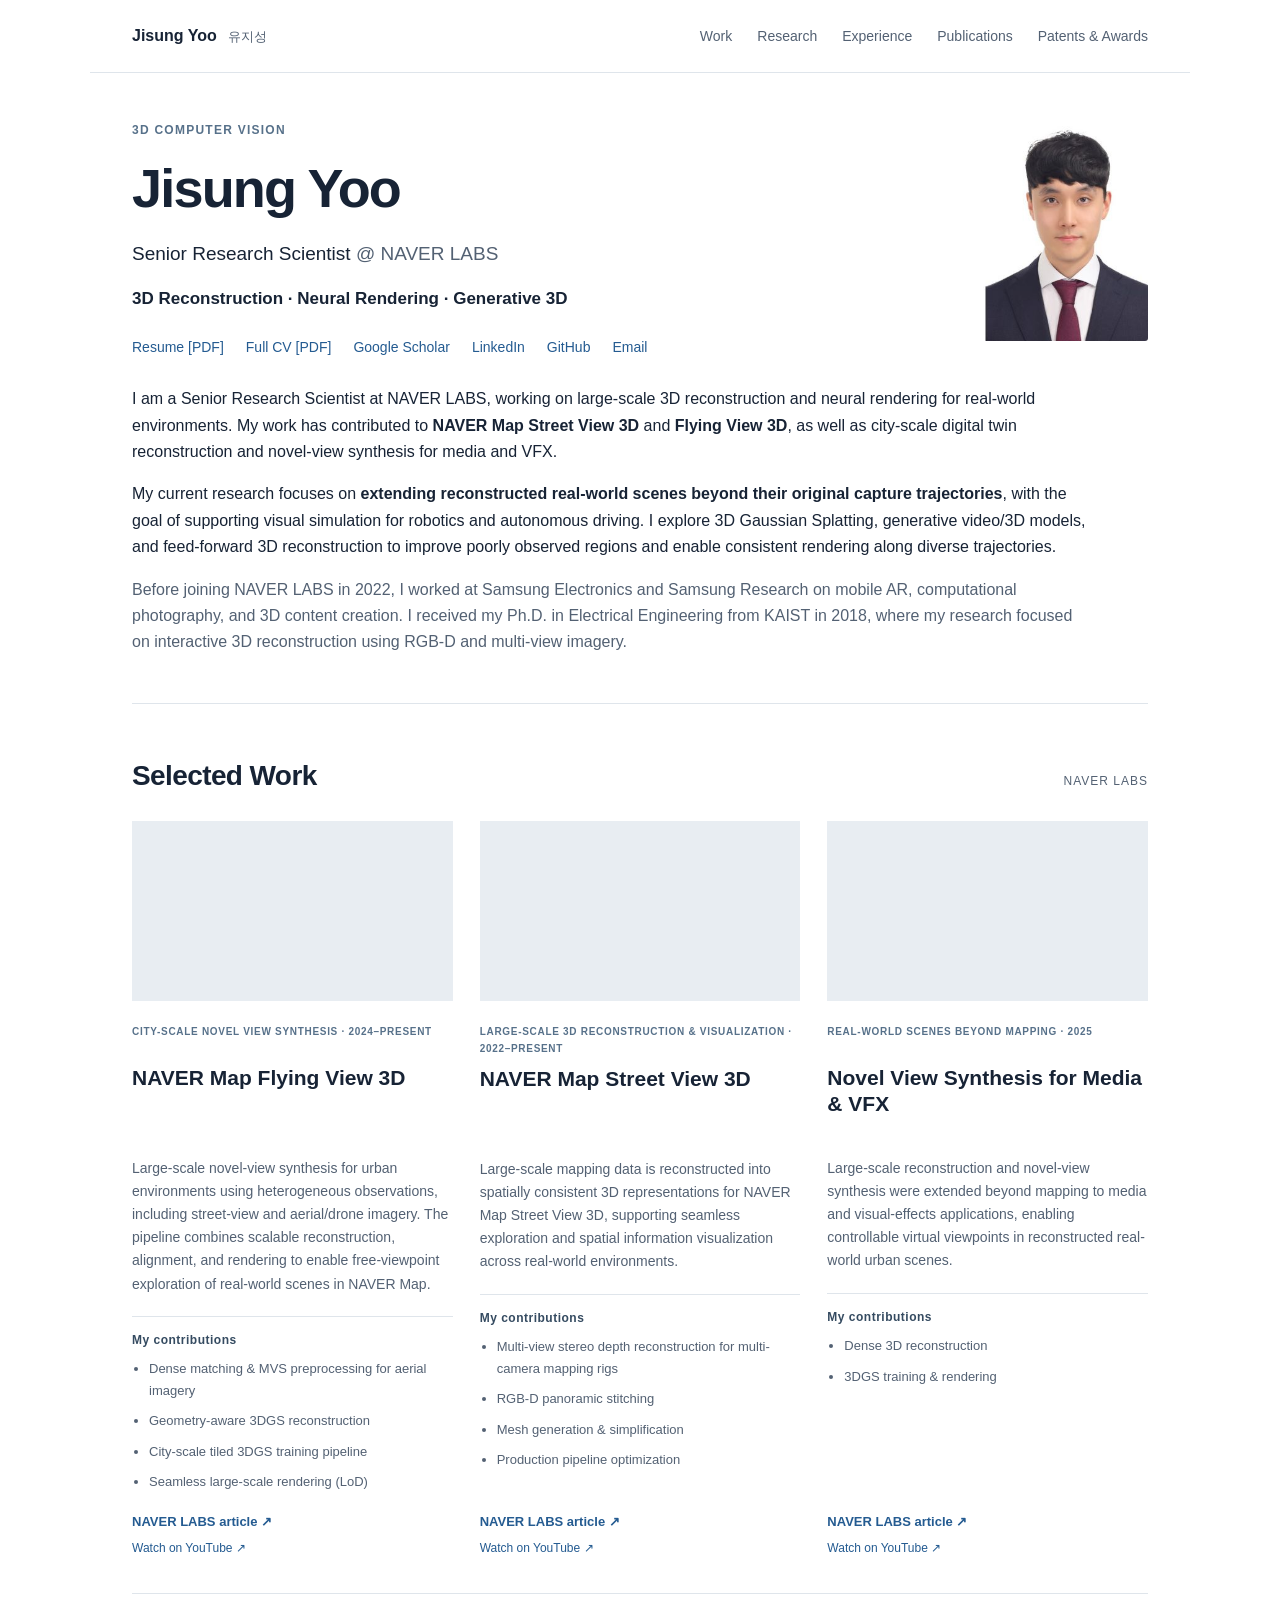
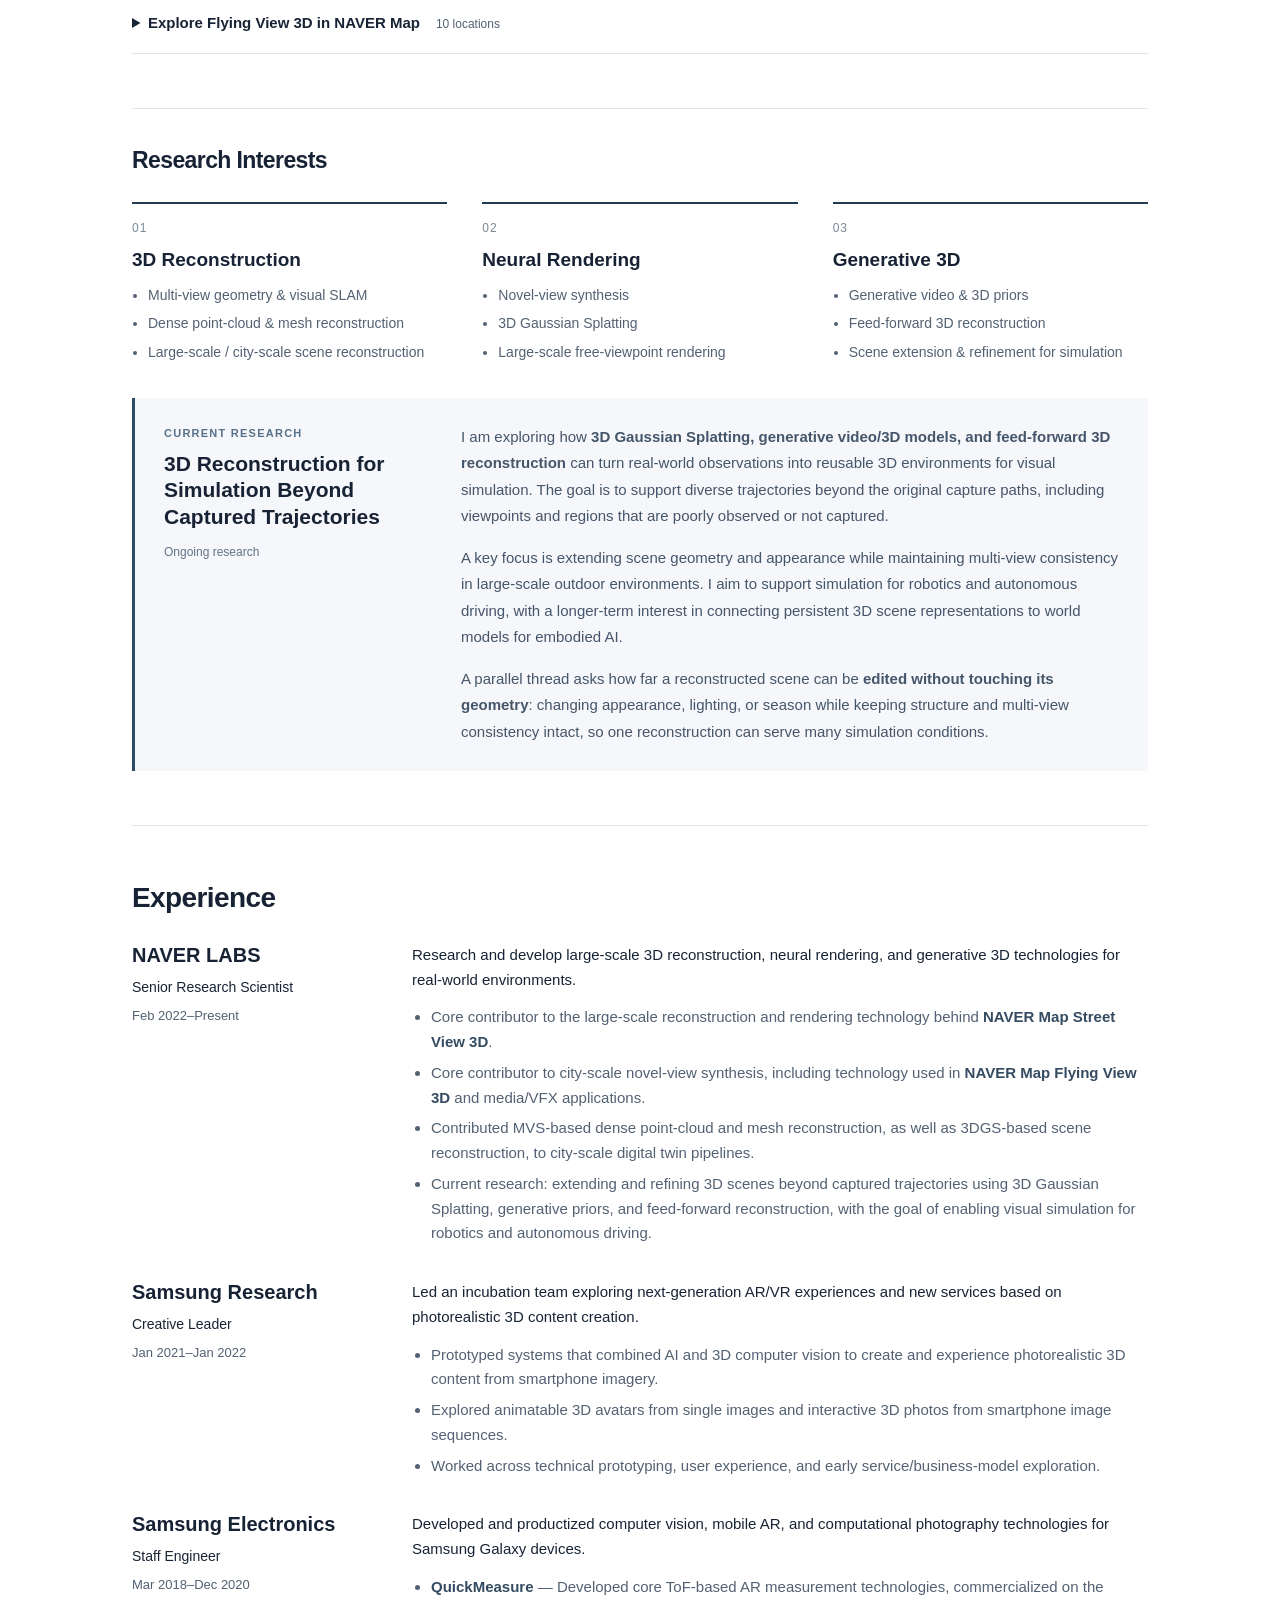
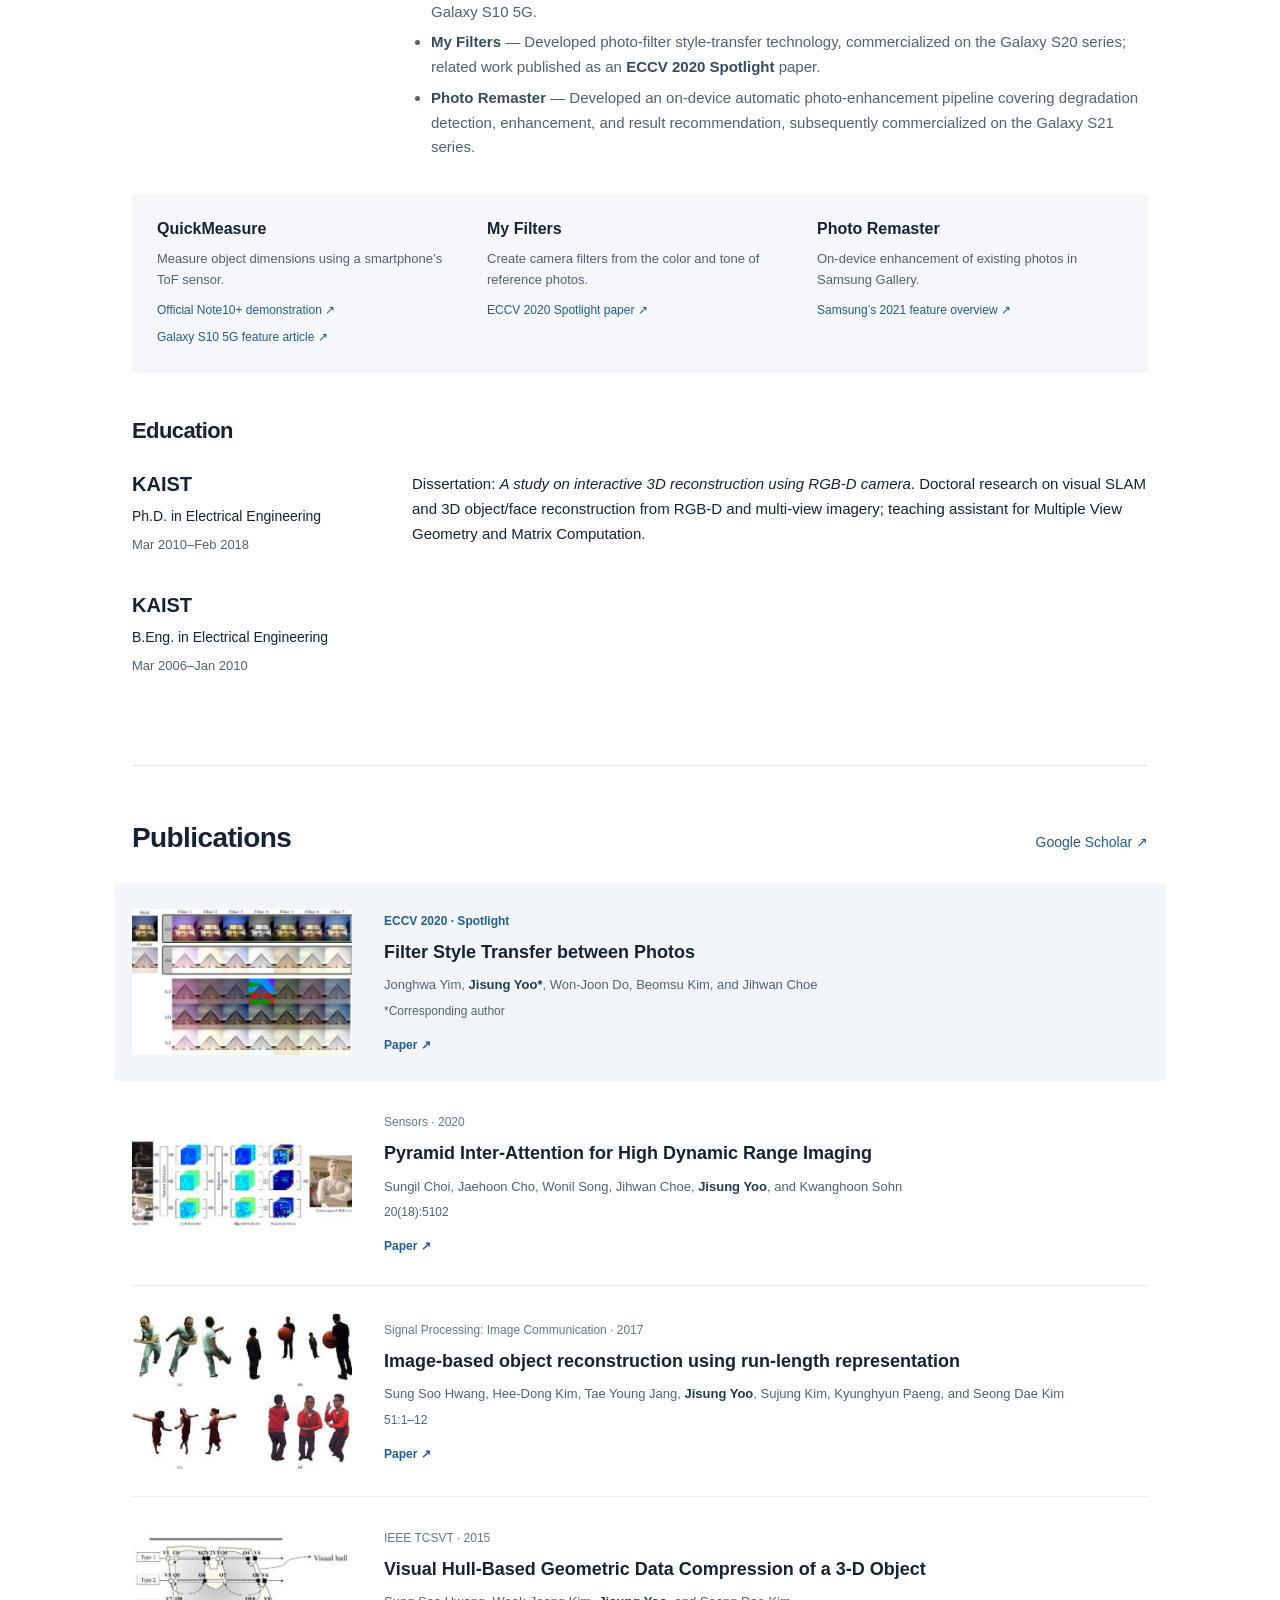
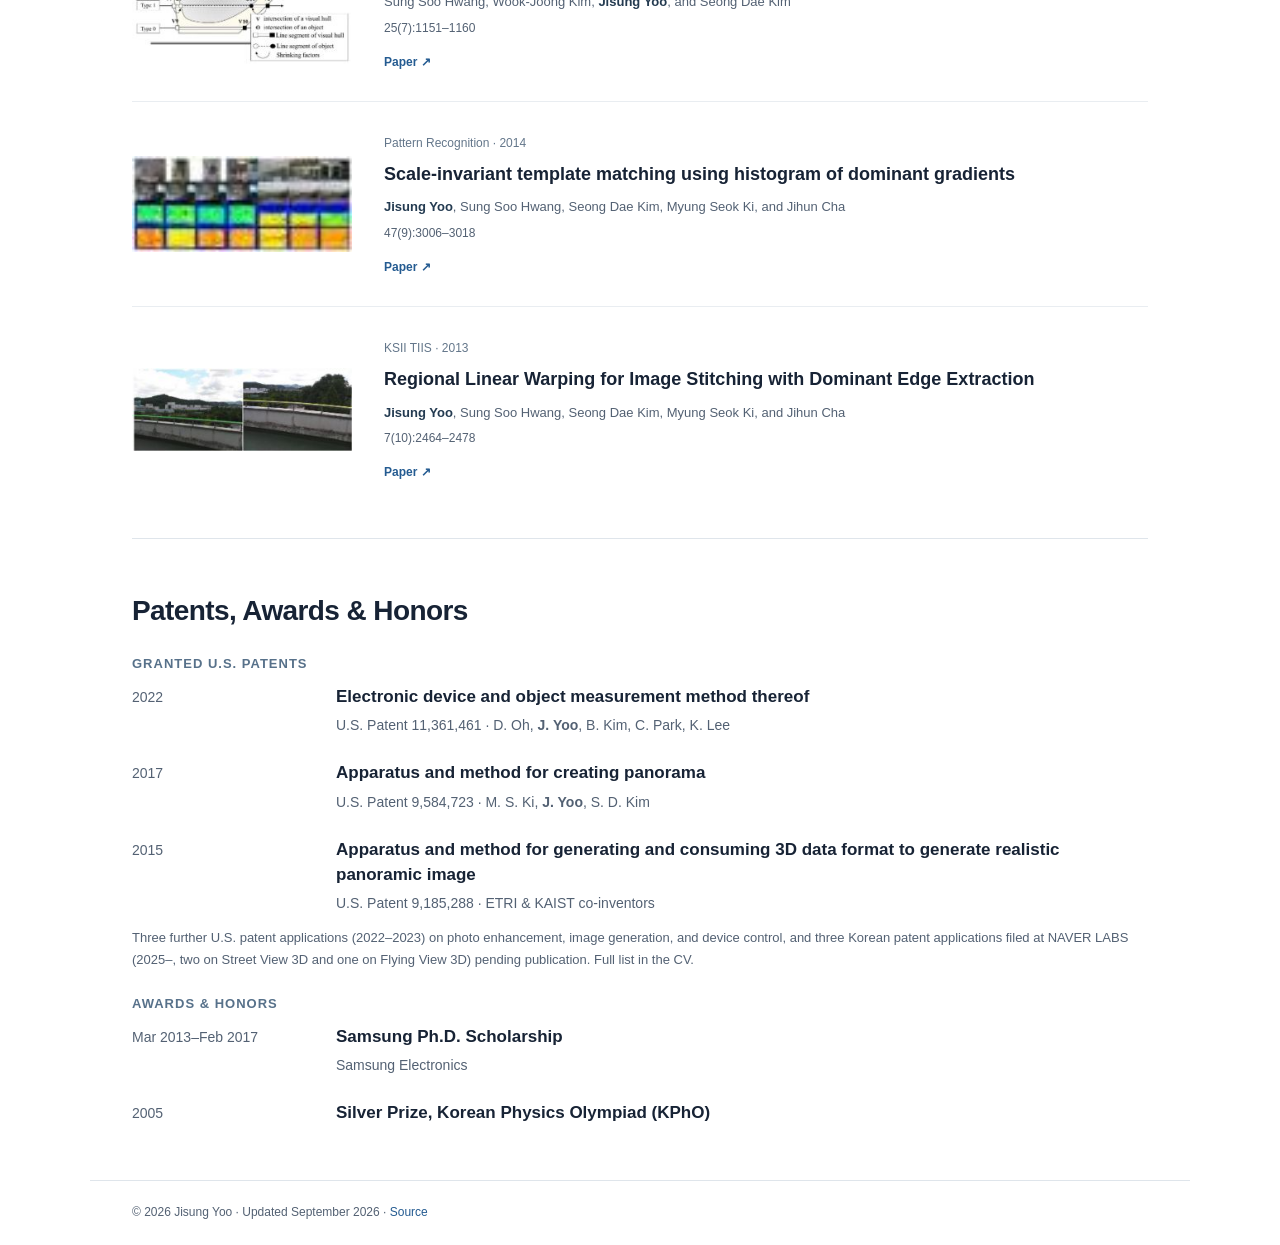
==== commit 23bda364: "Generalize Street View 3D contribution wording" ====
--- a/index.html
+++ b/index.html
@@ -52,7 +52,7 @@
     <div class="section-heading"><h2 id="work-heading">Selected Work</h2><span>NAVER LABS</span></div>
     <div class="work-grid">
       <article class="work-item"><iframe src="https://www.youtube-nocookie.com/embed/MG3cO70XGd0" title="NAVER Map Flying View 3D — official NAVER LABS video" loading="lazy" allow="encrypted-media; picture-in-picture; fullscreen" allowfullscreen></iframe><p class="eyebrow">CITY-SCALE NOVEL VIEW SYNTHESIS · 2024–PRESENT</p><h3>NAVER Map Flying View 3D</h3><p>Large-scale novel-view synthesis for urban environments using heterogeneous observations, including street-view and aerial/drone imagery. The pipeline combines scalable reconstruction, alignment, and rendering to enable free-viewpoint exploration of real-world scenes in NAVER Map.</p><div class="work-contributions"><h4>My contributions</h4><ul><li>Dense matching &amp; MVS preprocessing for aerial imagery</li><li>Geometry-aware 3DGS reconstruction</li><li>City-scale tiled 3DGS training pipeline</li><li>Seamless large-scale rendering (LoD)</li></ul></div><a class="text-link" href="https://www.naverlabs.com/en/blogDetail?seq=34089">NAVER LABS article ↗</a><a class="text-link secondary-link" href="https://www.youtube.com/watch?v=MG3cO70XGd0">Watch on YouTube ↗</a></article>
-      <article class="work-item"><iframe src="https://www.youtube-nocookie.com/embed/E2NV9gotpDA" title="NAVER Map Street View 3D — official NAVER LABS video" loading="lazy" allow="encrypted-media; picture-in-picture; fullscreen" allowfullscreen></iframe><p class="eyebrow">LARGE-SCALE 3D RECONSTRUCTION &amp; VISUALIZATION · 2022–PRESENT</p><h3>NAVER Map Street View 3D</h3><p>Large-scale mapping data is reconstructed into spatially consistent 3D representations for NAVER Map Street View 3D, supporting seamless exploration and spatial information visualization across real-world environments.</p><div class="work-contributions"><h4>My contributions</h4><ul><li>Multi-view stereo &amp; depth fusion for multi-fisheye camera rigs</li><li>RGB-D panoramic stitching (seam finding, GPU-accelerated blending)</li><li>Mesh generation &amp; simplification</li><li>Production pipeline optimization (warp-field solver, GPU blending)</li></ul></div><a class="text-link" href="https://www.naverlabs.com/en/blogDetail?seq=34058">NAVER LABS article ↗</a><a class="text-link secondary-link" href="https://www.youtube.com/watch?v=E2NV9gotpDA">Watch on YouTube ↗</a></article>
+      <article class="work-item"><iframe src="https://www.youtube-nocookie.com/embed/E2NV9gotpDA" title="NAVER Map Street View 3D — official NAVER LABS video" loading="lazy" allow="encrypted-media; picture-in-picture; fullscreen" allowfullscreen></iframe><p class="eyebrow">LARGE-SCALE 3D RECONSTRUCTION &amp; VISUALIZATION · 2022–PRESENT</p><h3>NAVER Map Street View 3D</h3><p>Large-scale mapping data is reconstructed into spatially consistent 3D representations for NAVER Map Street View 3D, supporting seamless exploration and spatial information visualization across real-world environments.</p><div class="work-contributions"><h4>My contributions</h4><ul><li>Multi-view stereo depth reconstruction for multi-camera mapping rigs</li><li>RGB-D panoramic stitching</li><li>Mesh generation &amp; simplification</li><li>Production pipeline optimization</li></ul></div><a class="text-link" href="https://www.naverlabs.com/en/blogDetail?seq=34058">NAVER LABS article ↗</a><a class="text-link secondary-link" href="https://www.youtube.com/watch?v=E2NV9gotpDA">Watch on YouTube ↗</a></article>
       <article class="work-item"><iframe src="https://www.youtube-nocookie.com/embed/PWK4Ir7qV8U" title="Novel View Synthesis for Media and VFX — official NAVER LABS video" loading="lazy" allow="encrypted-media; picture-in-picture; fullscreen" allowfullscreen></iframe><p class="eyebrow">REAL-WORLD SCENES BEYOND MAPPING · 2025</p><h3>Novel View Synthesis for Media &amp; VFX</h3><p>Large-scale reconstruction and novel-view synthesis were extended beyond mapping to media and visual-effects applications, enabling controllable virtual viewpoints in reconstructed real-world urban scenes.</p><div class="work-contributions"><h4>My contributions</h4><ul><li>Dense 3D reconstruction</li><li>3DGS training &amp; rendering</li></ul></div><a class="text-link" href="https://www.naverlabs.com/en/blogDetail?seq=34084">NAVER LABS article ↗</a><a class="text-link secondary-link" href="https://www.youtube.com/watch?v=PWK4Ir7qV8U">Watch on YouTube ↗</a></article>
     </div>
     <details class="live-demos"><summary><span>Explore Flying View 3D in NAVER Map</span><span class="count">10 locations</span></summary><p>Desktop: open a location, hover over its map marker, then click the video preview. Mobile: open the location and play the video at the top of its place page.</p><div class="places">
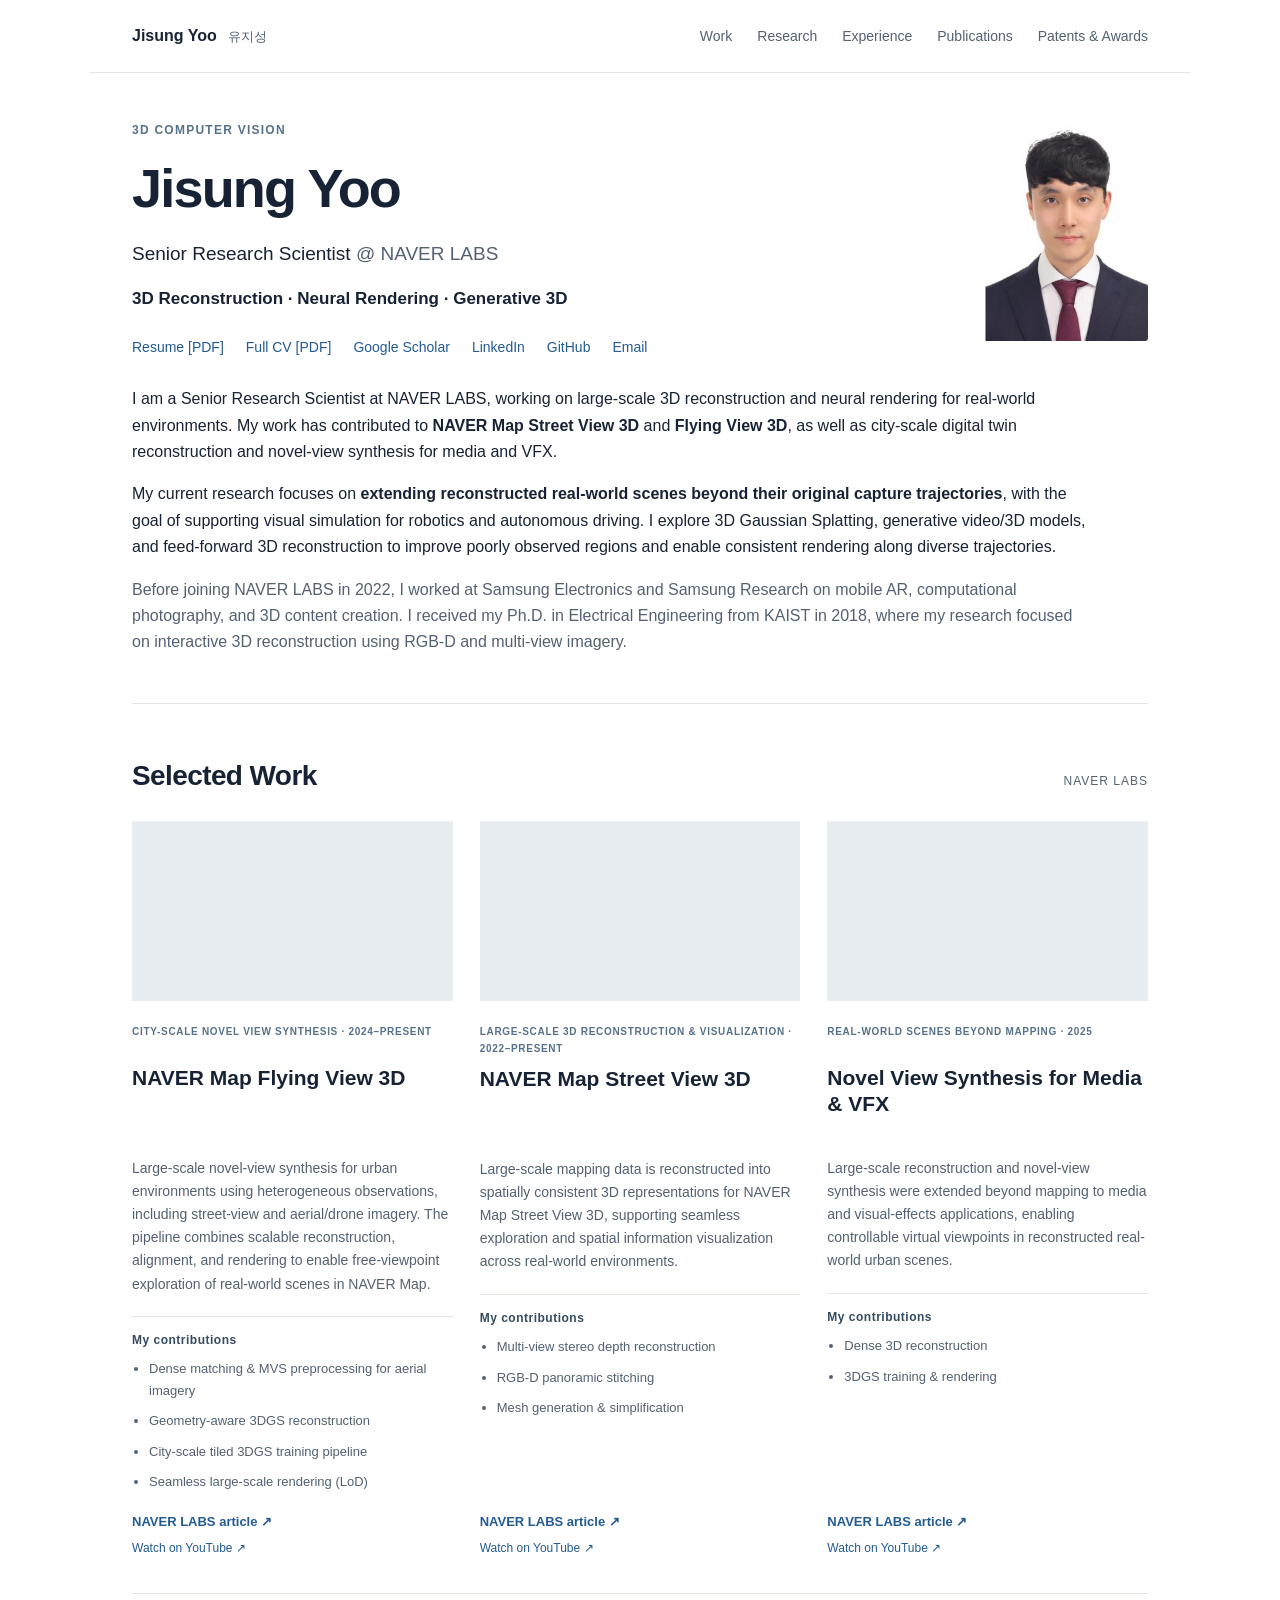
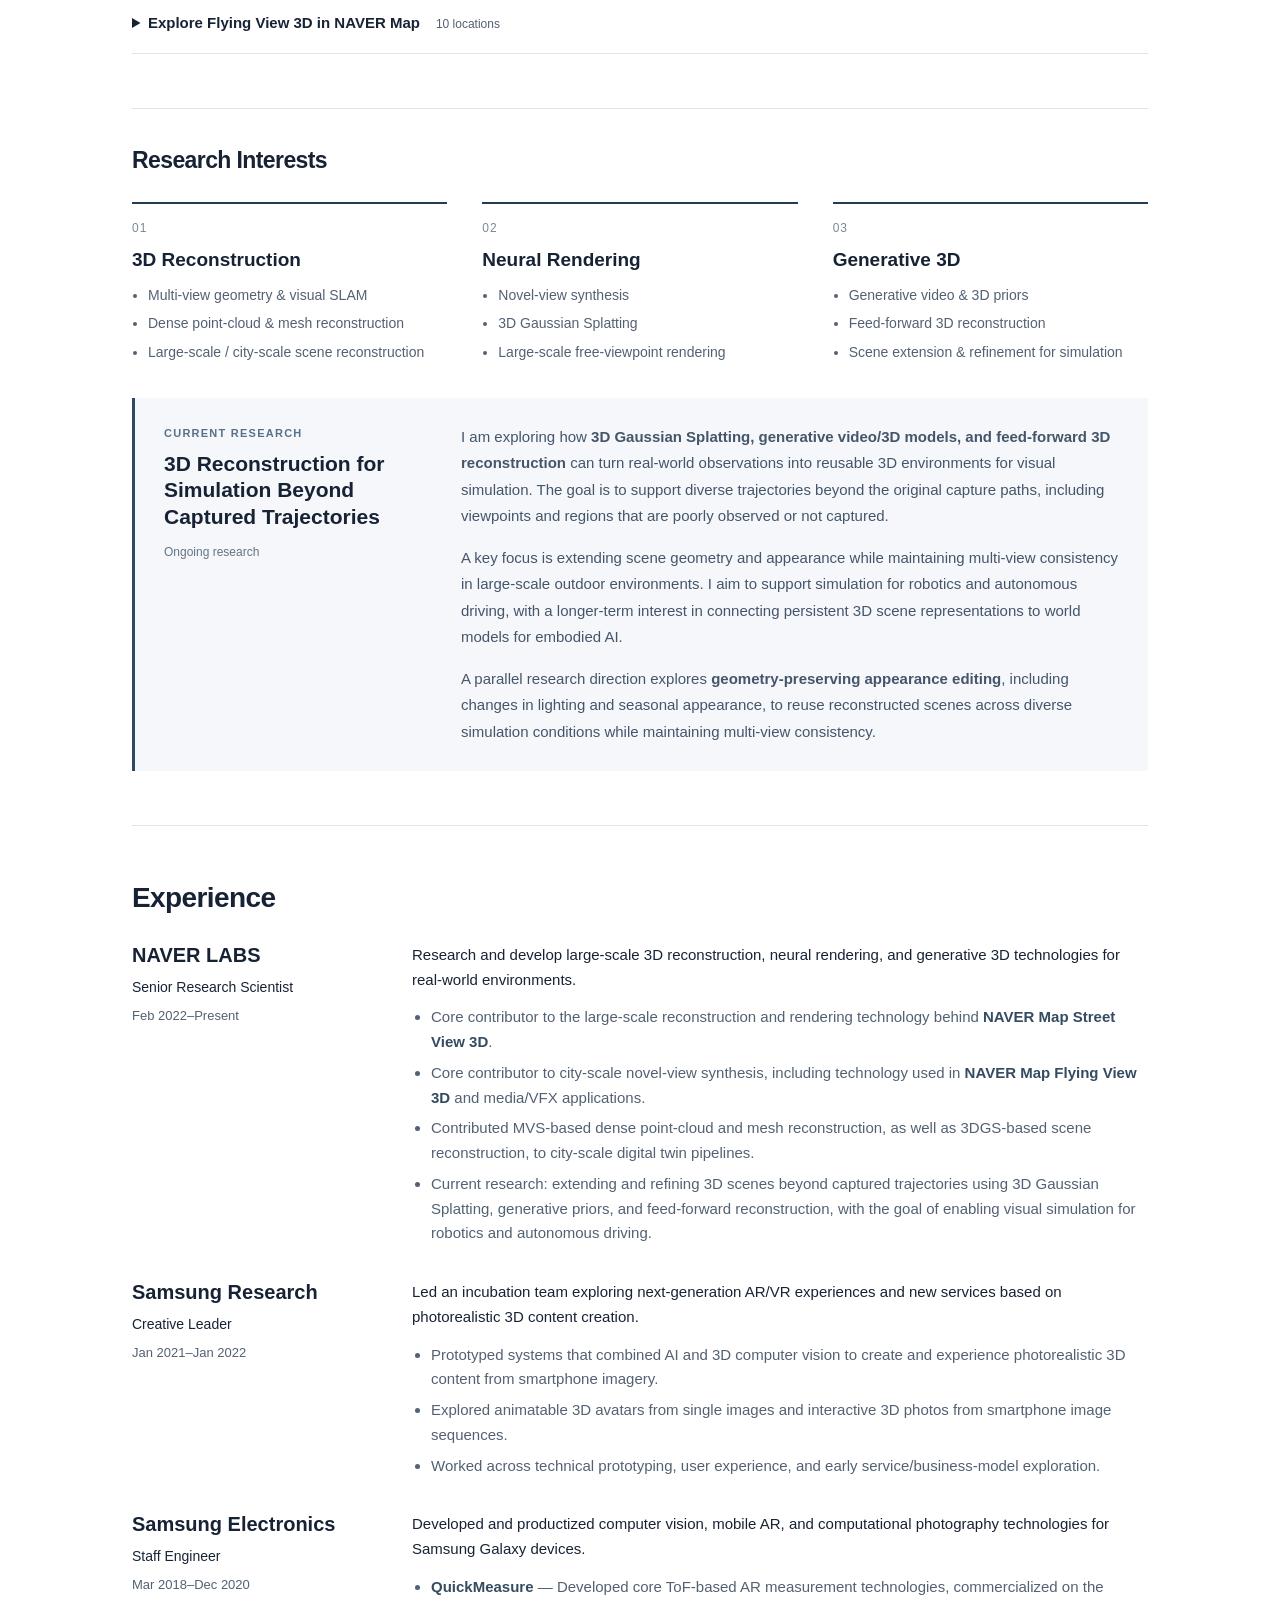
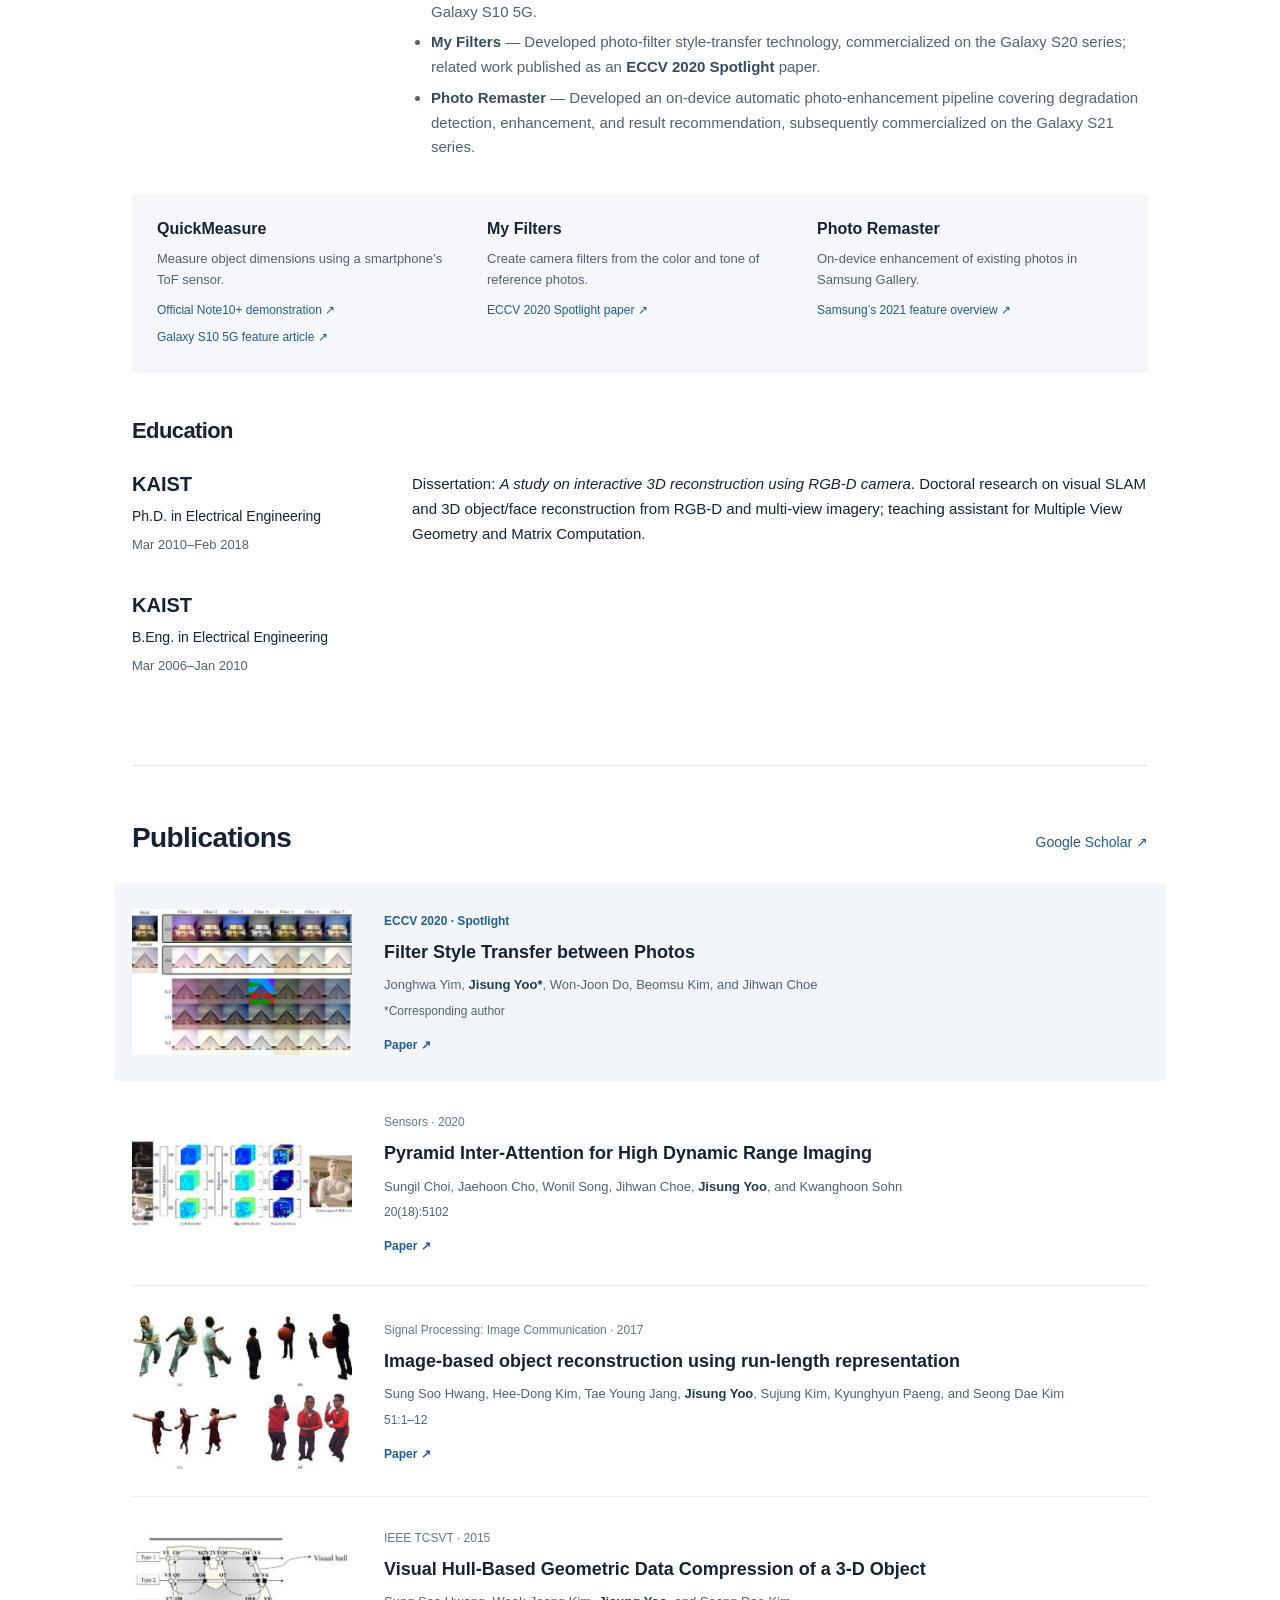
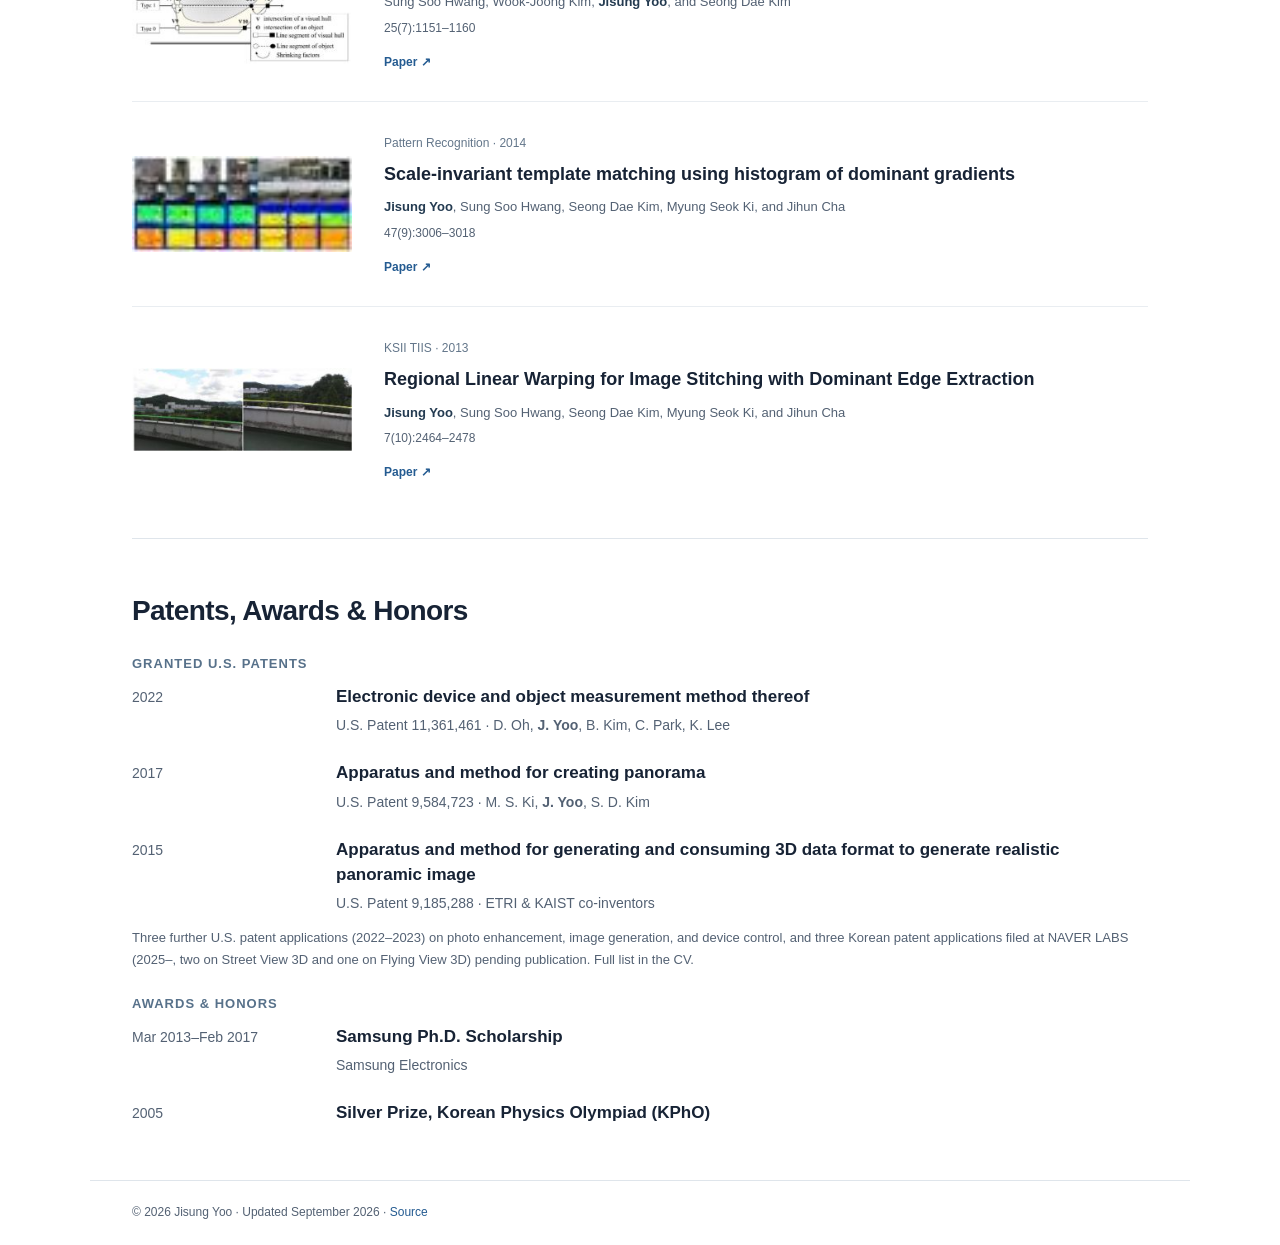
==== commit d78af3ca: "Align portfolio and career PDFs with simulation research and specific contributions" ====
--- a/index.html
+++ b/index.html
@@ -52,7 +52,7 @@
     <div class="section-heading"><h2 id="work-heading">Selected Work</h2><span>NAVER LABS</span></div>
     <div class="work-grid">
       <article class="work-item"><iframe src="https://www.youtube-nocookie.com/embed/MG3cO70XGd0" title="NAVER Map Flying View 3D — official NAVER LABS video" loading="lazy" allow="encrypted-media; picture-in-picture; fullscreen" allowfullscreen></iframe><p class="eyebrow">CITY-SCALE NOVEL VIEW SYNTHESIS · 2024–PRESENT</p><h3>NAVER Map Flying View 3D</h3><p>Large-scale novel-view synthesis for urban environments using heterogeneous observations, including street-view and aerial/drone imagery. The pipeline combines scalable reconstruction, alignment, and rendering to enable free-viewpoint exploration of real-world scenes in NAVER Map.</p><div class="work-contributions"><h4>My contributions</h4><ul><li>Dense matching &amp; MVS preprocessing for aerial imagery</li><li>Geometry-aware 3DGS reconstruction</li><li>City-scale tiled 3DGS training pipeline</li><li>Seamless large-scale rendering (LoD)</li></ul></div><a class="text-link" href="https://www.naverlabs.com/en/blogDetail?seq=34089">NAVER LABS article ↗</a><a class="text-link secondary-link" href="https://www.youtube.com/watch?v=MG3cO70XGd0">Watch on YouTube ↗</a></article>
-      <article class="work-item"><iframe src="https://www.youtube-nocookie.com/embed/E2NV9gotpDA" title="NAVER Map Street View 3D — official NAVER LABS video" loading="lazy" allow="encrypted-media; picture-in-picture; fullscreen" allowfullscreen></iframe><p class="eyebrow">LARGE-SCALE 3D RECONSTRUCTION &amp; VISUALIZATION · 2022–PRESENT</p><h3>NAVER Map Street View 3D</h3><p>Large-scale mapping data is reconstructed into spatially consistent 3D representations for NAVER Map Street View 3D, supporting seamless exploration and spatial information visualization across real-world environments.</p><div class="work-contributions"><h4>My contributions</h4><ul><li>Multi-view stereo depth reconstruction for multi-camera mapping rigs</li><li>RGB-D panoramic stitching</li><li>Mesh generation &amp; simplification</li><li>Production pipeline optimization</li></ul></div><a class="text-link" href="https://www.naverlabs.com/en/blogDetail?seq=34058">NAVER LABS article ↗</a><a class="text-link secondary-link" href="https://www.youtube.com/watch?v=E2NV9gotpDA">Watch on YouTube ↗</a></article>
+      <article class="work-item"><iframe src="https://www.youtube-nocookie.com/embed/E2NV9gotpDA" title="NAVER Map Street View 3D — official NAVER LABS video" loading="lazy" allow="encrypted-media; picture-in-picture; fullscreen" allowfullscreen></iframe><p class="eyebrow">LARGE-SCALE 3D RECONSTRUCTION &amp; VISUALIZATION · 2022–PRESENT</p><h3>NAVER Map Street View 3D</h3><p>Large-scale mapping data is reconstructed into spatially consistent 3D representations for NAVER Map Street View 3D, supporting seamless exploration and spatial information visualization across real-world environments.</p><div class="work-contributions"><h4>My contributions</h4><ul><li>Multi-view stereo depth reconstruction</li><li>RGB-D panoramic stitching</li><li>Mesh generation &amp; simplification</li></ul></div><a class="text-link" href="https://www.naverlabs.com/en/blogDetail?seq=34058">NAVER LABS article ↗</a><a class="text-link secondary-link" href="https://www.youtube.com/watch?v=E2NV9gotpDA">Watch on YouTube ↗</a></article>
       <article class="work-item"><iframe src="https://www.youtube-nocookie.com/embed/PWK4Ir7qV8U" title="Novel View Synthesis for Media and VFX — official NAVER LABS video" loading="lazy" allow="encrypted-media; picture-in-picture; fullscreen" allowfullscreen></iframe><p class="eyebrow">REAL-WORLD SCENES BEYOND MAPPING · 2025</p><h3>Novel View Synthesis for Media &amp; VFX</h3><p>Large-scale reconstruction and novel-view synthesis were extended beyond mapping to media and visual-effects applications, enabling controllable virtual viewpoints in reconstructed real-world urban scenes.</p><div class="work-contributions"><h4>My contributions</h4><ul><li>Dense 3D reconstruction</li><li>3DGS training &amp; rendering</li></ul></div><a class="text-link" href="https://www.naverlabs.com/en/blogDetail?seq=34084">NAVER LABS article ↗</a><a class="text-link secondary-link" href="https://www.youtube.com/watch?v=PWK4Ir7qV8U">Watch on YouTube ↗</a></article>
     </div>
     <details class="live-demos"><summary><span>Explore Flying View 3D in NAVER Map</span><span class="count">10 locations</span></summary><p>Desktop: open a location, hover over its map marker, then click the video preview. Mobile: open the location and play the video at the top of its place page.</p><div class="places">
@@ -72,7 +72,7 @@
       <div class="current-copy">
         <p>I am exploring how <strong>3D Gaussian Splatting, generative video/3D models, and feed-forward 3D reconstruction</strong> can turn real-world observations into reusable 3D environments for visual simulation. The goal is to support diverse trajectories beyond the original capture paths, including viewpoints and regions that are poorly observed or not captured.</p>
         <p>A key focus is extending scene geometry and appearance while maintaining multi-view consistency in large-scale outdoor environments. I aim to support simulation for robotics and autonomous driving, with a longer-term interest in connecting persistent 3D scene representations to world models for embodied AI.</p>
-        <p>A parallel thread asks how far a reconstructed scene can be <strong>edited without touching its geometry</strong>: changing appearance, lighting, or season while keeping structure and multi-view consistency intact, so one reconstruction can serve many simulation conditions.</p>
+        <p>A parallel research direction explores <strong>geometry-preserving appearance editing</strong>, including changes in lighting and seasonal appearance, to reuse reconstructed scenes across diverse simulation conditions while maintaining multi-view consistency.</p>
       </div>
     </div>
   </section>
